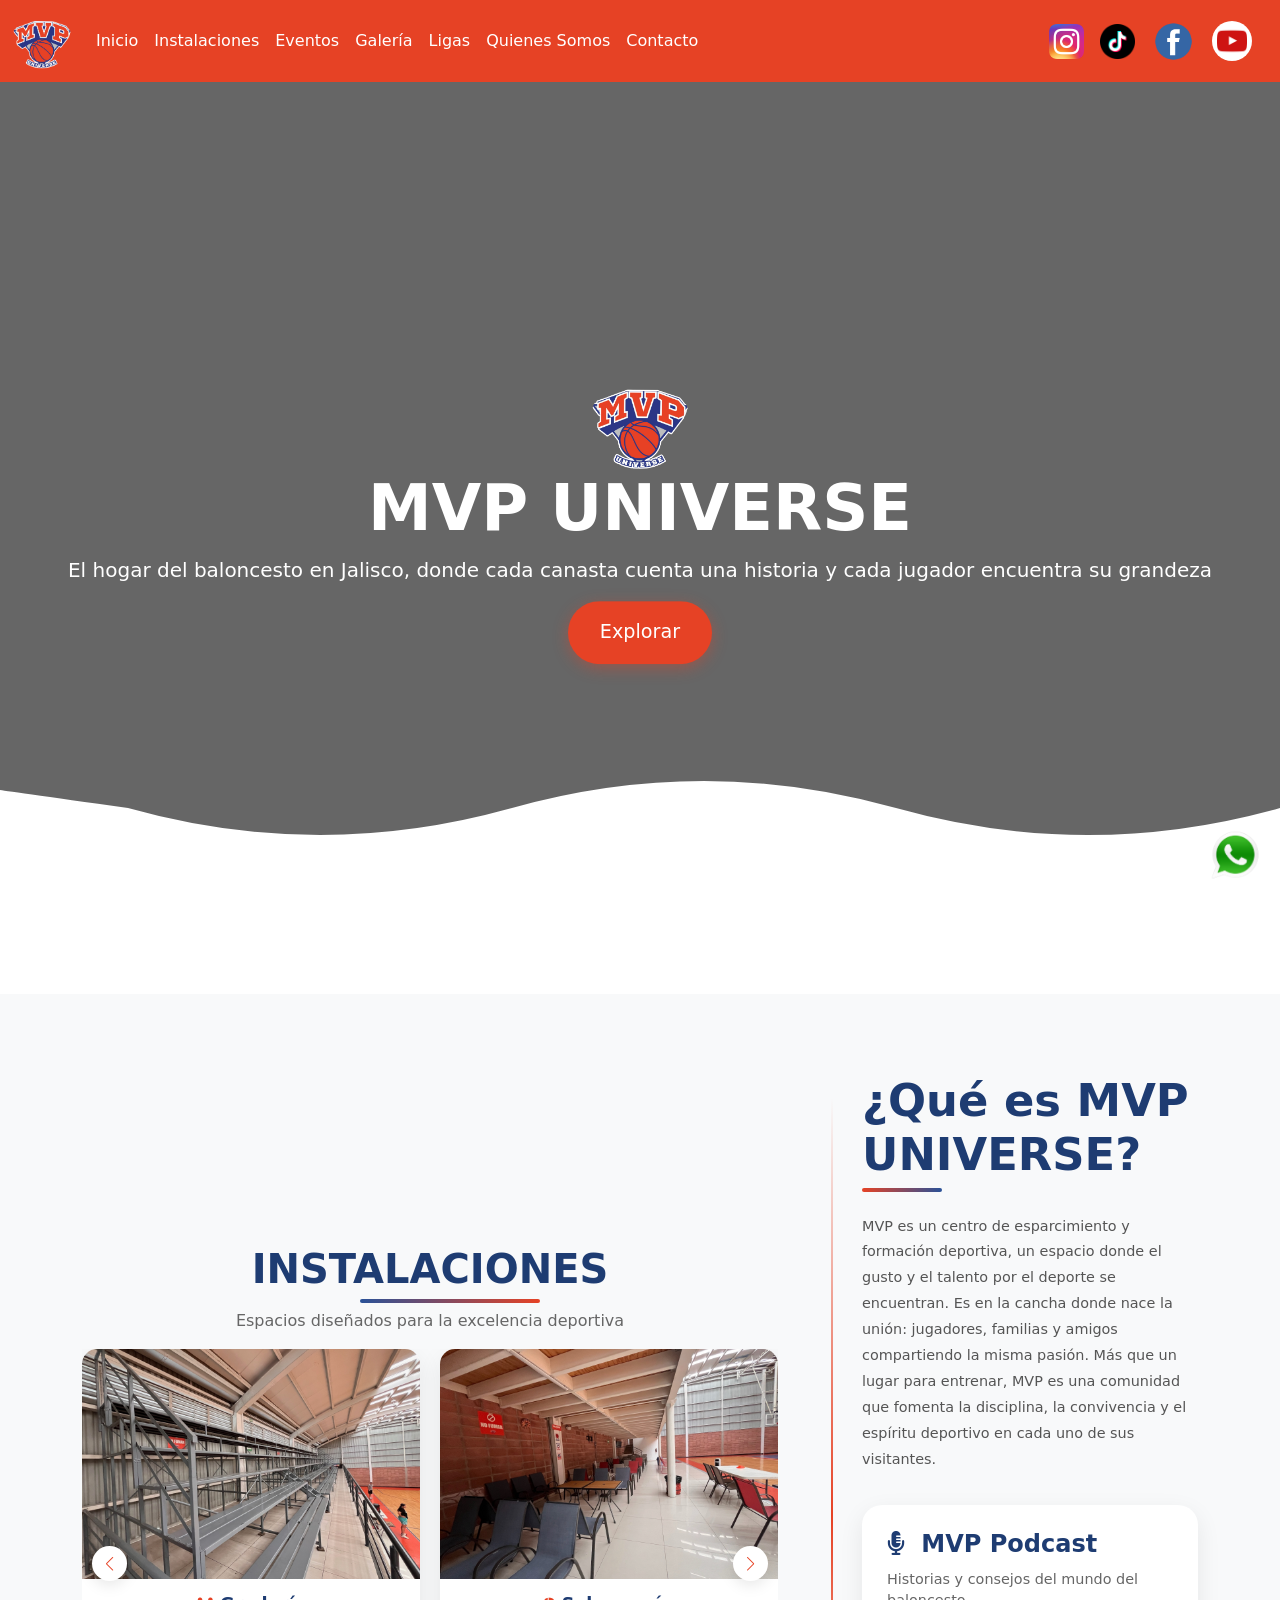
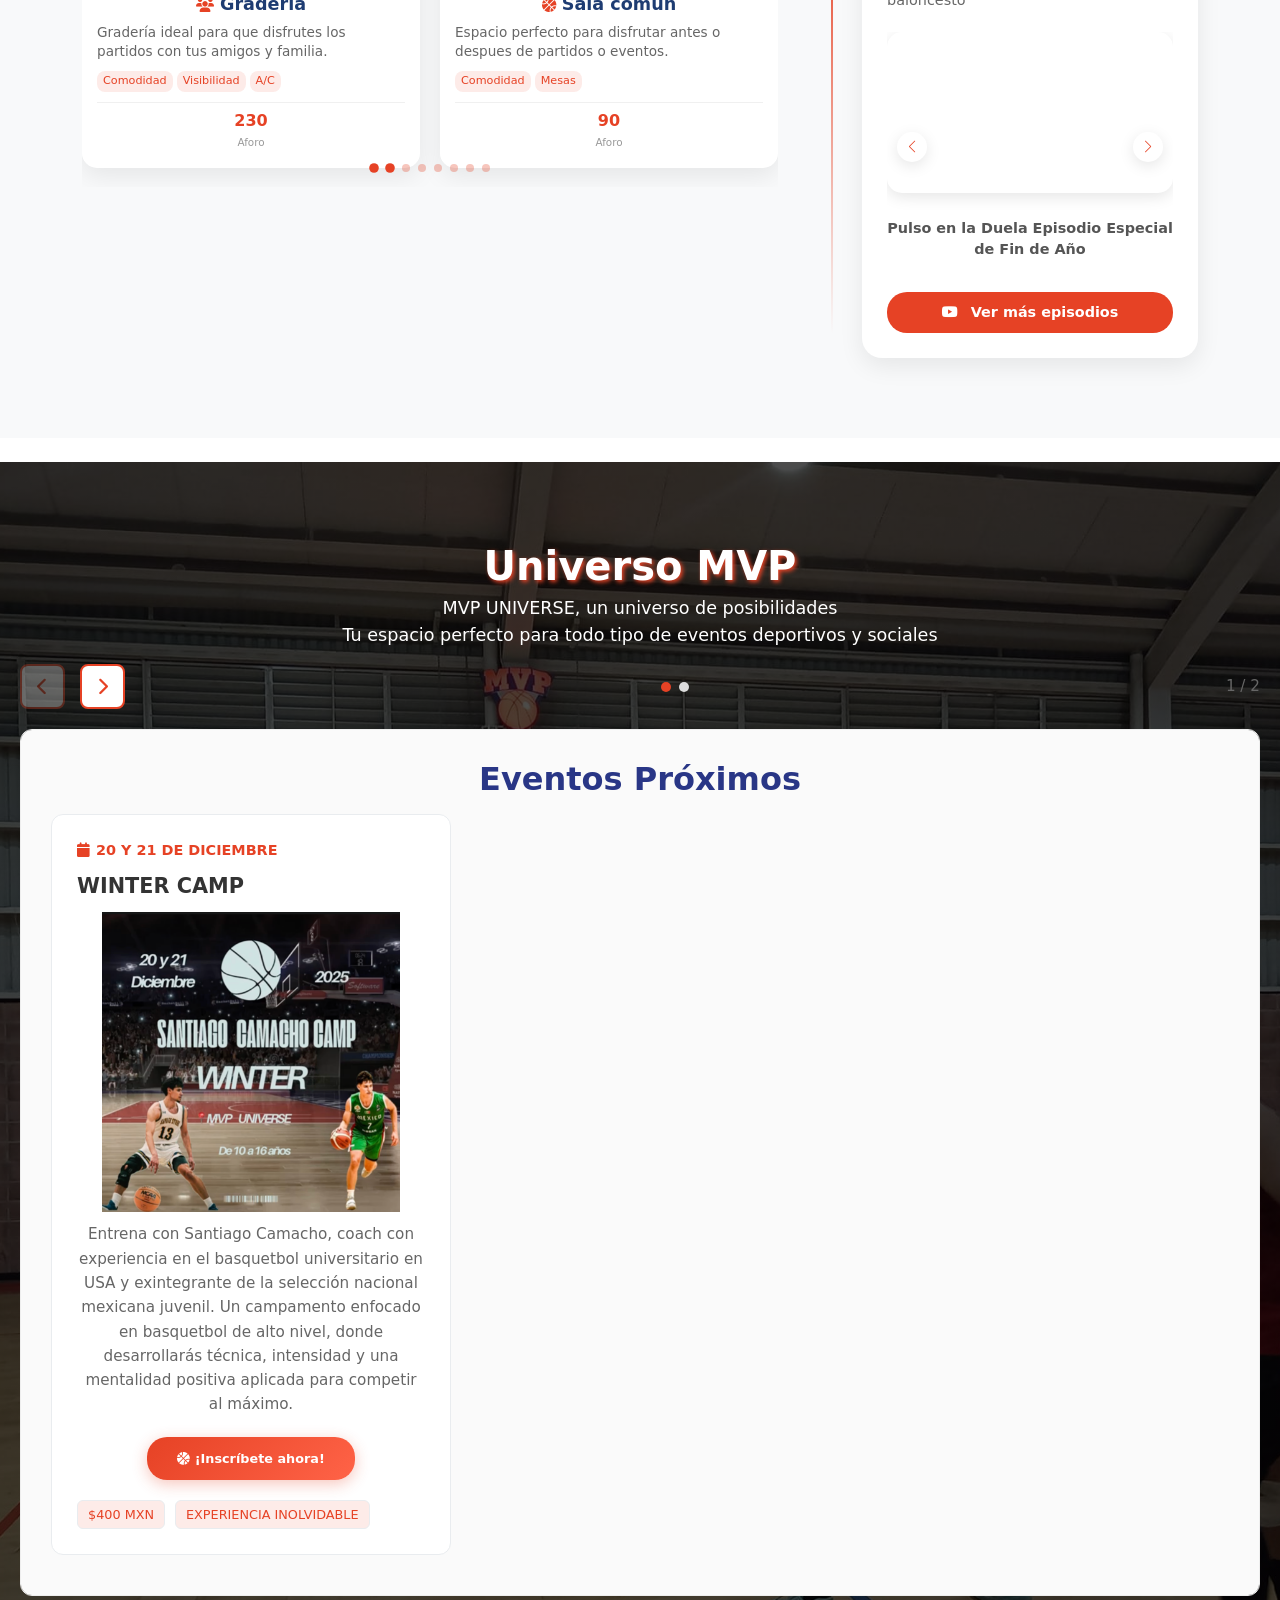
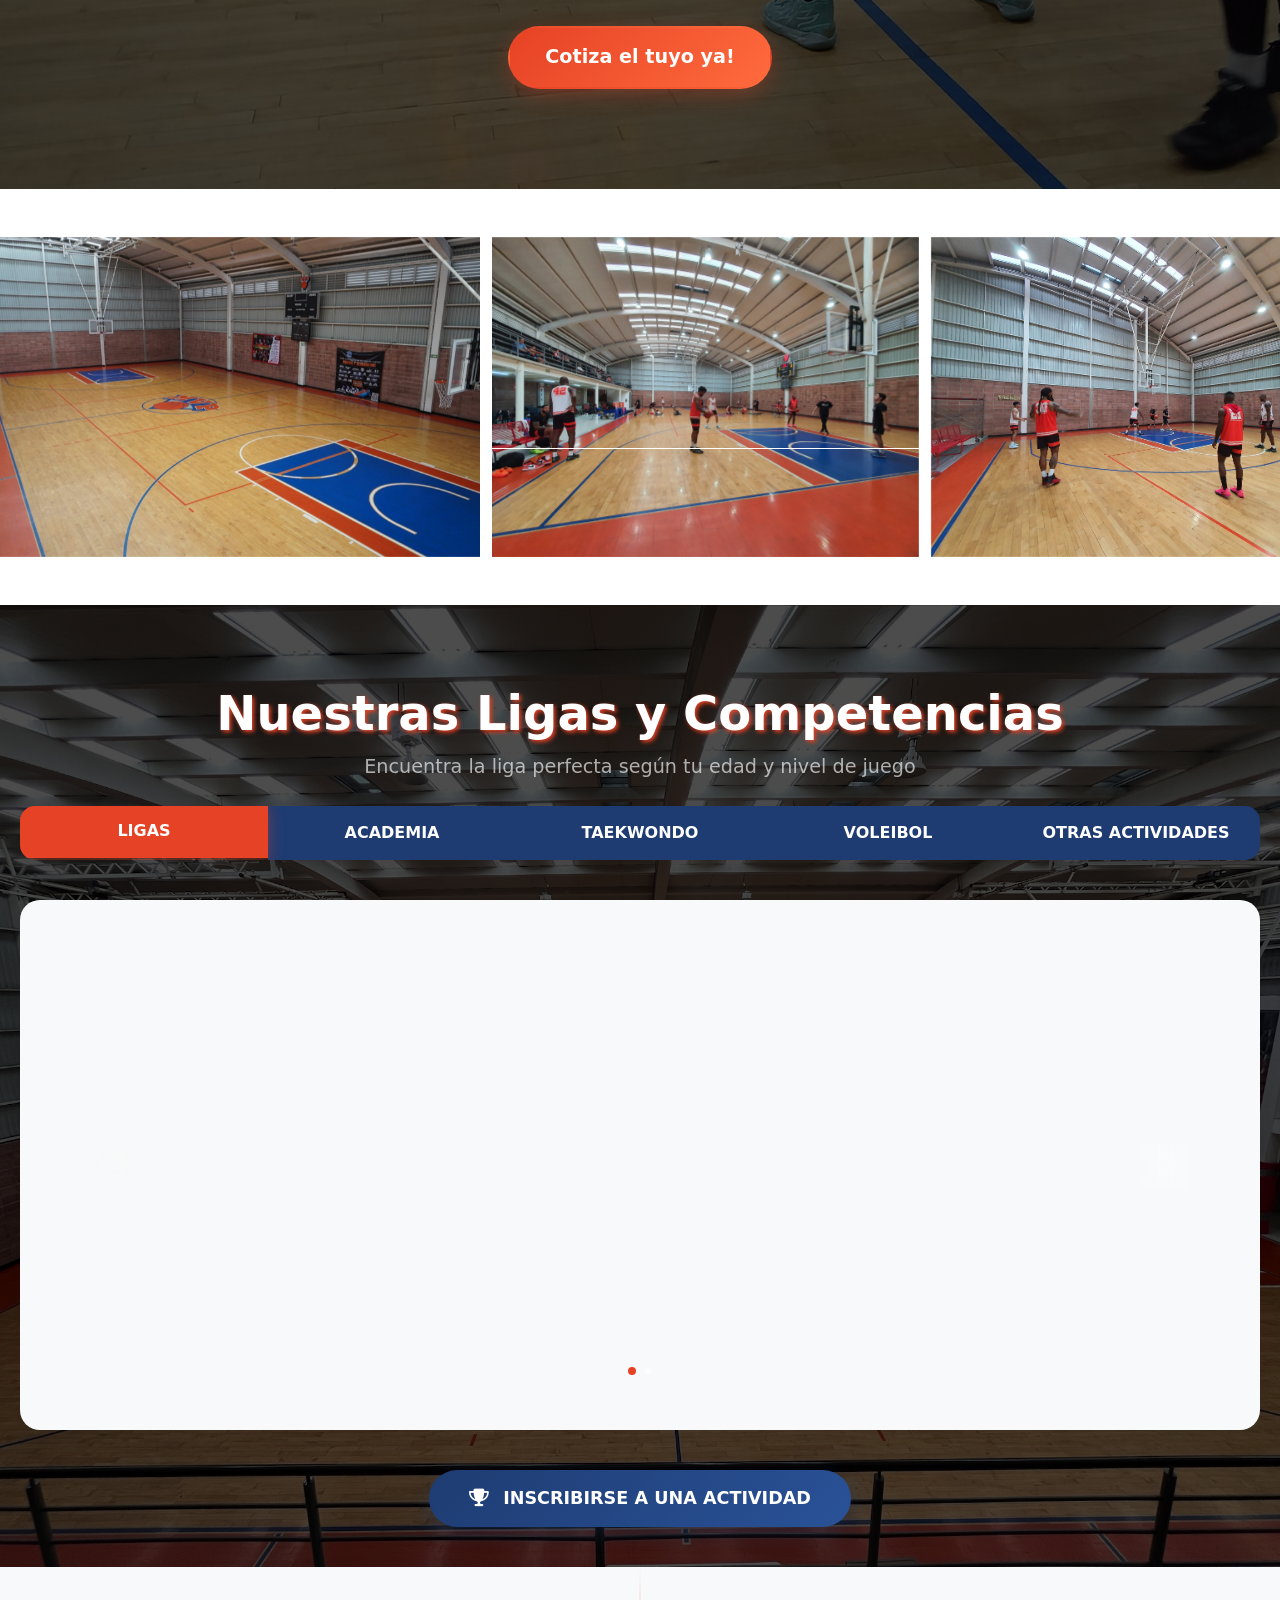
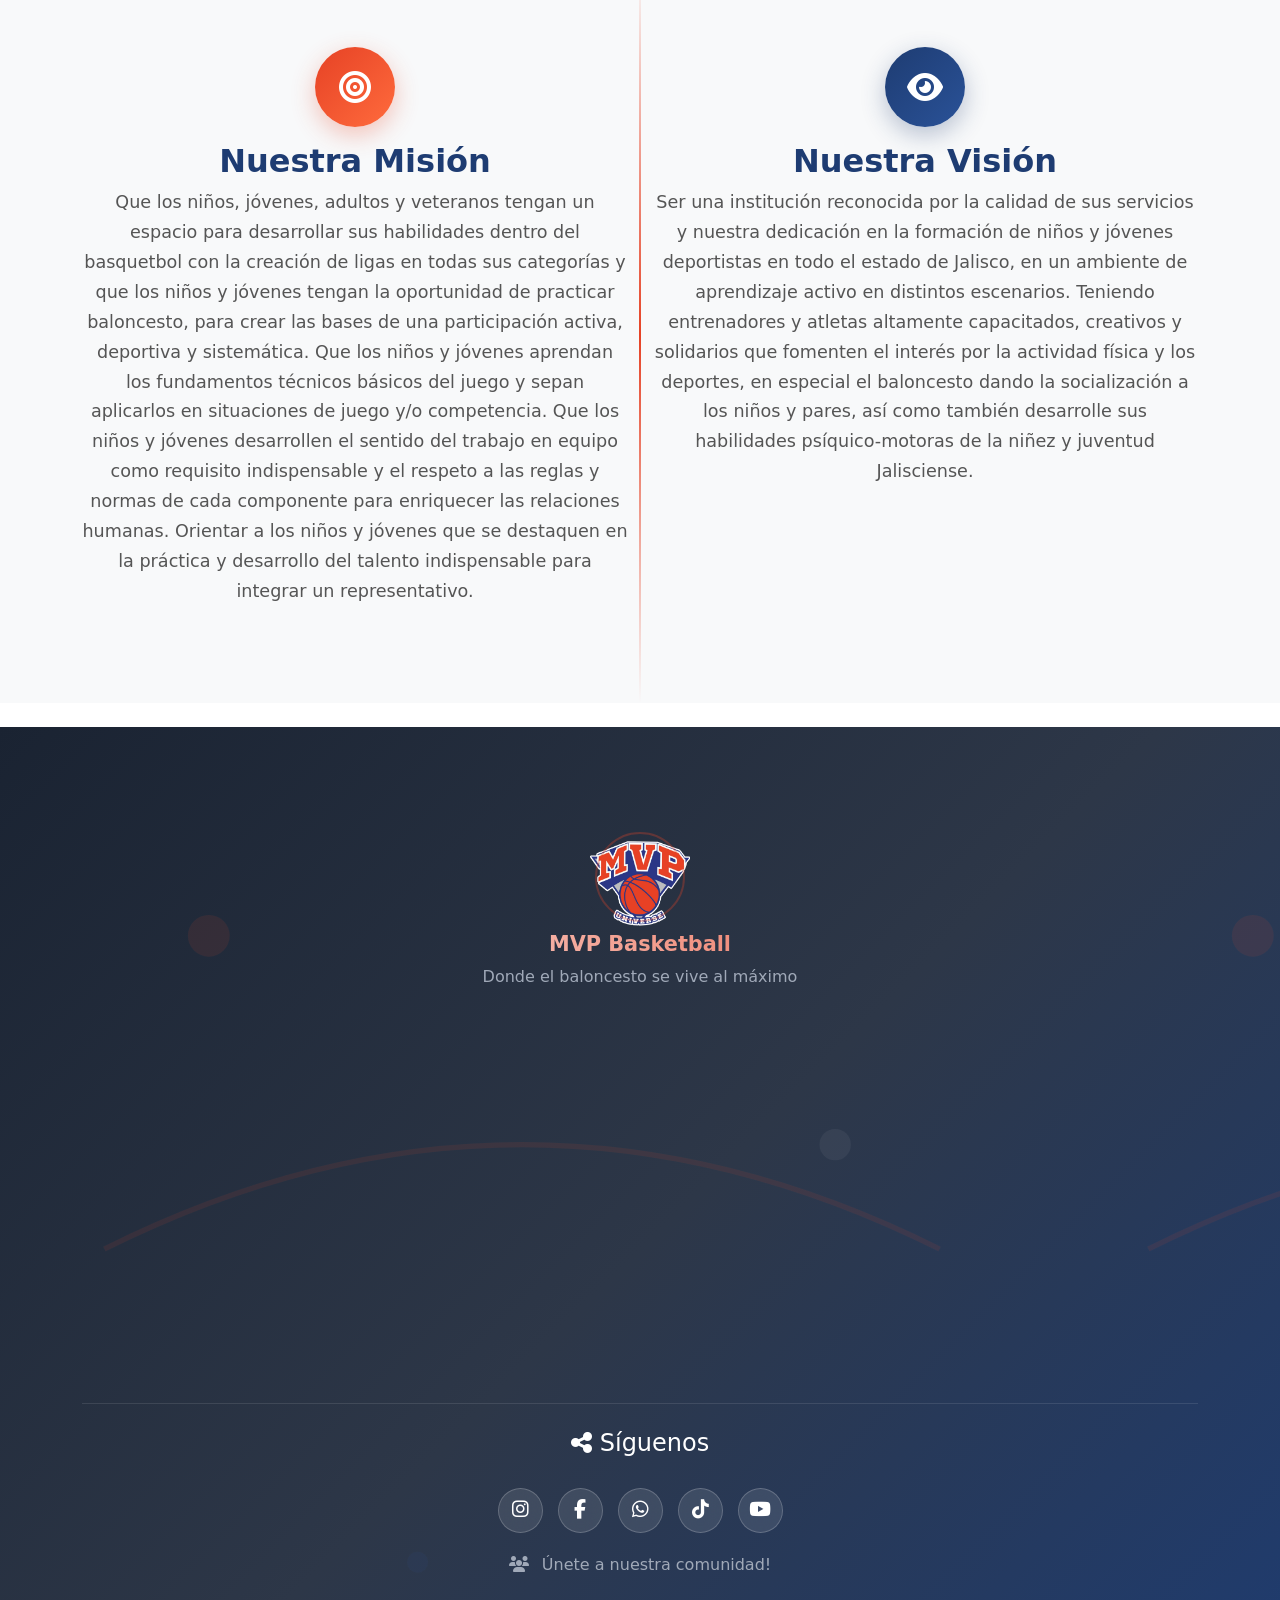
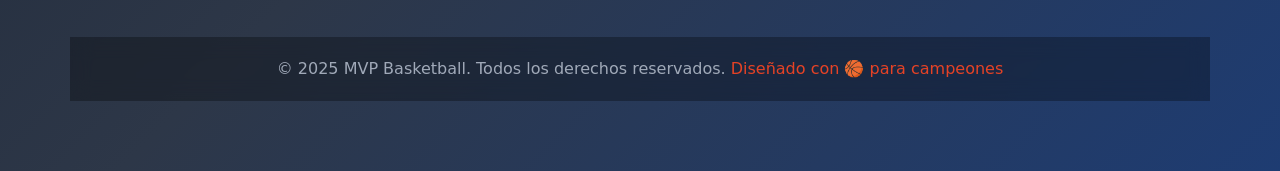
==== index.html @ 8de4174a "actualización de podcast desplegados" ====
<!doctype html>
<html lang="en">
    <head>
        <!-- Google tag (gtag.js) -->
        <script async src="https://www.googletagmanager.com/gtag/js?id=G-B9JCVZRQ2D"></script>
        <script>
          window.dataLayer = window.dataLayer || [];
          function gtag(){dataLayer.push(arguments);}
          gtag('js', new Date());
        
          gtag('config', 'G-B9JCVZRQ2D');
        </script>
        <title>MVP UNIVERSE</title>
        <!-- Required meta tags -->
        <meta name="description" content="MVP Universe es el mejor centro de baloncesto en Jalisco. Ligas, entrenamientos, instalaciones de primer nivel y más. ¡Únete a nuestra comunidad!">
        <meta name="keywords" content="baloncesto jalisco, canchas basketball, ligas deportivas, MVP Universe, entrenamiento basketball, baloncesto Guadalajara, eventos deportivos, instalaciones deportivas, comunidad basketball, torneos baloncesto, deportes jalisco, basketball mx, basketball, basquetbol, canchas de basquetbol, ligas de basquetbol, entrenamientos de basquetbol, eventos de basquetbol, instalaciones de basquetbol">
        <!-- Autor -->
        <meta name="author" content="Alejandro Veloquio">

        <link rel="stylesheet" href="styles.css">
        <meta charset="utf-8" />
        <meta
            name="viewport"
            content="width=device-width, initial-scale=1, shrink-to-fit=no"
        />
        <link rel="stylesheet" href="https://cdn.jsdelivr.net/npm/swiper@11/swiper-bundle.min.css" />

        <!-- Bootstrap CSS v5.2.1 -->
        <link
            href="https://cdn.jsdelivr.net/npm/bootstrap@5.3.2/dist/css/bootstrap.min.css"
            rel="stylesheet"
            integrity="sha384-T3c6CoIi6uLrA9TneNEoa7RxnatzjcDSCmG1MXxSR1GAsXEV/Dwwykc2MPK8M2HN"
            crossorigin="anonymous"
        />
        <link href="https://cdnjs.cloudflare.com/ajax/libs/font-awesome/6.4.0/css/all.min.css" rel="stylesheet">
        <link rel="icon" type="image/png" href="logos/MVP_LOGO.png">

    </head>
    <svg width="0" height="0" style="position: absolute;">
        <defs>
            <clipPath id="multipleOceanWaves" clipPathUnits="objectBoundingBox">
                <path d="M0,0 L1,0 L1,0.82 Q0.85,0.88 0.7,0.82 Q0.55,0.76 0.4,0.82 Q0.25,0.88 0.1,0.82 Q0,0.8 0,0.8 Z"/>
        </defs>
    </svg>
    <body>
        <header>
            <nav class="navbar navbar-expand-sm navbar-light custom-navbar fixed-top">
                <div class="container-fluid">
                    <a class="navbar-brand" href="index.html">
                        <img src="logos/MVP_LOGO.png" alt="Avatar Logo" style="width:60px;" class="rounded-pill"> 
                    </a>
                    <button class="navbar-toggler" type="button" data-bs-toggle="collapse" data-bs-target="#mynavbar">
                        <span class="navbar-toggler-icon"></span>
                    </button>
                    <div class="collapse navbar-collapse" id="mynavbar">
                        <ul class="navbar-nav me-auto">
                            <li class="nav-item">
                                <a class="nav-link text-secondary" href="index.html">Inicio</a>
                            </li>
                            <li class="nav-item">
                                <a class="nav-link text-secondary" href="#instalaciones">Instalaciones</a>
                            </li>
                            <li>
                                <a class="nav-link text-secondary" href="#events">Eventos</a>
                            </li>
                            <li class="nav-item">
                                <a class="nav-link text-secondary" href="#gallery">Galería</a>
                            </li>
                            <li class="nav-item">
                                <a class="nav-link text-secondary" href="#leagues">Ligas</a>
                            </li>
                            <li class="nav-item">
                                <a class="nav-link text-secondary" href="#mvp-mission-vision">Quienes Somos</a>
                            </li>
                            <li>
                                <a class="nav-link text-secondary" href="#contact">Contacto</a>
                            </li>
                        </ul>
                        <a class="navbar-brand text-secondary" href="https://www.instagram.com/mvpuniverse.oficial/" target="_blank">
                            <img src="logos/INSTA_LOGO.png" alt="Avatar Logo" style="width:35px;">
                        </a>
                        <a class="navbar-brand" href="https://www.tiktok.com/@mvp.universe?lang=es" target="_blank">
                            <img src="logos/TIKTOK_LOGO.png" alt="Avatar Logo" style="width:35px;"> 
                        </a>
                        <a class="navbar-brand" href="https://www.facebook.com/mvp.univ" target="_blank">
                            <img src="logos/FACEBOOK_LOGO.png" alt="Avatar Logo" style="width:45px;"> 
                        </a>
                        <a class="navbar-brand imagen-youtube" href="https://www.youtube.com/@MVPUniverseOfficial" target="_blank">
                            <img src="logos/YOUTUBE_LOGO.png" alt="Avatar Logo" style="width:30px;"> 
                        </a>
                    </div>
                </div>
            </nav>
            
        </header>
        <main></main>
        <!-- Bootstrap JavaScript Libraries -->
        <script
            src="https://cdn.jsdelivr.net/npm/@popperjs/core@2.11.8/dist/umd/popper.min.js"
            integrity="sha384-I7E8VVD/ismYTF4hNIPjVp/Zjvgyol6VFvRkX/vR+Vc4jQkC+hVqc2pM8ODewa9r"
            crossorigin="anonymous"
        ></script>

        <script
            src="https://cdn.jsdelivr.net/npm/bootstrap@5.3.2/dist/js/bootstrap.min.js"
            integrity="sha384-BBtl+eGJRgqQAUMxJ7pMwbEyER4l1g+O15P+16Ep7Q9Q+zqX6gSbd85u4mG4QzX+"
            crossorigin="anonymous"
        ></script>

        <!-- Botón WhatsApp -->
        <a href="https://wa.me/523313053577?text=Hola%20quiero%20información" target="_blank" class="whatsapp-float">
            <img src="logos/WHATSAPP_LOGO.png" alt="WhatsApp" style="width:50px; height:50px;">
        </a>

        <div class="video-background">
            <video autoplay muted loop>
            <source src="videos/VID_2.mov" type="video/mp4">
            Tu navegador no soporta videos.
            </video>
            <div class="video-overlay"></div>
            <div class="video-content">
                <img src="logos/MVP_LOGO.png" alt="Avatar Logo" style="width:100px;" class="rounded-pill"> 
                <h1 class="display-3 fw-bold">MVP UNIVERSE</h1>
                <p class="lead">El hogar del baloncesto en Jalisco, donde cada canasta cuenta una historia y cada jugador encuentra su grandeza</p>
                <a href="#instalaciones" class="btn-custom" style="display: inline-block;">Explorar</a>
            </div>
        </div>
        <br>
        
            <!-- Sección Combinada MVP + Instalaciones -->
        <section class="mvp-combined-section" id="instalaciones">
            <div class="container">
                <div class="mvp-combined-content">
                    <div class="row align-items-center">
                         <!-- LADO DERECHO: Instalaciones Swiper -->
                        <div class="col-lg-8">
                            <div class="installations-content">
                                <h2 class="installations-title">INSTALACIONES</h2>
                                <p class="installations-subtitle">
                                    Espacios diseñados para la excelencia deportiva
                                </p>

                                <!-- Swiper de Instalaciones -->
                                <div class="swiper installations-swiper">
                                    <div class="swiper-wrapper">
                                        
                                        <!-- Slide 1: Cancha Principal -->
                                        <div class="swiper-slide">
                                            <div class="installation-card">
                                                <div class="installation-image">
                                                    <img src="instalaciones/cancha.jpeg" alt="Cancha Principal">
                                                    <div class="installation-overlay">
                                                        <i class="fas fa-basketball-ball"></i>
                                                    </div>
                                                </div>
                                                <div class="installation-content">
                                                    <h3 class="installation-title-card">
                                                        <i class="fas fa-basketball-ball"></i>
                                                        Cancha Principal
                                                    </h3>
                                                    <p class="installation-description">
                                                        Cancha reglamentaria con piso profesional.
                                                    </p>
                                                    <div class="installation-features">
                                                        <span class="feature-tag">Oficial</span>
                                                        <span class="feature-tag">Duela</span>
                                                        <span class="feature-tag">A/C</span>
                                                    </div>
                                                    <div class="installation-stats">
                                                        <div class="stat-item">
                                                            <span class="stat-number">28m</span>
                                                            <span class="stat-label">Largo</span>
                                                        </div>
                                                        <div class="stat-item">
                                                            <span class="stat-number">15m</span>
                                                            <span class="stat-label">Ancho</span>
                                                        </div>
                                                    </div>
                                                </div>
                                            </div>
                                        </div>

                                        <div class="swiper-slide">
                                            <div class="installation-card">
                                                <div class="installation-image">
                                                    <img src="instalaciones/gradas.jpeg" alt="Cancha Principal">
                                                    <div class="installation-overlay">
                                                    </div>
                                                </div>
                                                <div class="installation-content">
                                                    <h3 class="installation-title-card">
                                                        <i class="fa fa-users"></i>
                                                        Gradería
                                                    </h3>
                                                    <p class="installation-description">
                                                       Gradería ideal para que disfrutes los partidos con tus amigos y familia.
                                                    </p>
                                                    <div class="installation-features">
                                                        <span class="feature-tag">Comodidad</span>
                                                        <span class="feature-tag">Visibilidad</span>
                                                        <span class="feature-tag">A/C</span>
                                                    </div>
                                                    <div class="installation-stats">
                                                        <div class="stat-item">
                                                            <span class="stat-number">230</span>
                                                            <span class="stat-label">Aforo</span>
                                                        </div>
                                                    </div>
                                                </div>
                                            </div>
                                        </div>

                                        <!-- Slide 2: Entrenamiento -->
                                        <div class="swiper-slide">
                                            <div class="installation-card">
                                                <div class="installation-image">
                                                    <img src="instalaciones/sala_comun.jpeg" alt="Entrenamiento">
                                                    <div class="installation-overlay">
                                                    </div>
                                                </div>
                                                <div class="installation-content">
                                                    <h3 class="installation-title-card">
                                                        <i class="fas fa-basketball-ball"></i>
                                                        Sala común
                                                    </h3>
                                                    <p class="installation-description">
                                                        Espacio perfecto para disfrutar antes o despues de partidos o eventos.
                                                    </p>
                                                    <div class="installation-features">
                                                        <span class="feature-tag">Comodidad</span>
                                                        <span class="feature-tag">Mesas</span>
                                                    </div>
                                                    <div class="installation-stats">
                                                        <div class="stat-item">
                                                            <span class="stat-number">90</span>
                                                            <span class="stat-label">Aforo</span>
                                                        </div>
                                                    </div>
                                                </div>
                                            </div>
                                        </div>

                                        <!-- Slide 3: Vestidores -->
                                        <div class="swiper-slide">
                                            <div class="installation-card">
                                                <div class="installation-image">
                                                    <img src="instalaciones/baños.jpg" alt="Vestidores">
                                                    <div class="installation-overlay">
                                                        <i class="fas fa-basketball-ball"></i>
                                                    </div>
                                                </div>
                                                <div class="installation-content">
                                                    <h3 class="installation-title-card">
                                                        <i class="fas fa-door-open"></i>
                                                        Baños y Vestidores
                                                    </h3>
                                                    <p class="installation-description">
                                                        Amplios vestidores con vestidores profesionales y regaderas.
                                                    </p>
                                                    <div class="installation-features">
                                                        <span class="feature-tag">Lockers</span>
                                                        <span class="feature-tag">Regaderas</span>
                                                        <span class="feature-tag">Vestidores Profesionales</span>
                                                    </div>
                                                    <div class="installation-stats">
                                                    </div>
                                                </div>
                                            </div>
                                        </div>

                                        <!-- Slide 4: Salón de usos multiples -->
                                        <div class="swiper-slide">
                                            <div class="installation-card">
                                                <div class="installation-image">
                                                    <img src="instalaciones/salon_usos_multiples.jpeg" alt="Gimnasio">
                                                    <div class="installation-overlay">
                                                    </div>
                                                </div>
                                                <div class="installation-content">
                                                    <h3 class="installation-title-card">
                                                        <i class="fas fa-dumbbell"></i>
                                                        Salón de usos múltiples
                                                    </h3>
                                                    <p class="installation-description">
                                                        Espacio perfecto para clases extracurriculares deportivas y de acondicionamiento.
                                                    </p>
                                                    <div class="installation-features">
                                                        <span class="feature-tag">Duela</span>
                                                        <span class="feature-tag">Espejo</span>
                                                    </div>
                                                    <div class="installation-stats">
                                                    </div>
                                                </div>
                                            </div>
                                        </div>

                                        <!-- Slide 5: Cafetería -->
                                        <div class="swiper-slide">
                                            <div class="installation-card">
                                                <div class="installation-image">
                                                    <img src="instalaciones/cafeteria.jpeg" alt="Cafetería">
                                                    <div class="installation-overlay">
                                                    </div>
                                                </div>
                                                <div class="installation-content">
                                                    <h3 class="installation-title-card">
                                                        <i class="fas fa-utensils"></i>
                                                        Tienda
                                                    </h3>
                                                    <p class="installation-description">
                                                        Tienda con todo tipo de alimentos preparados, comidas del día, snacks y bebidas para todas las edades.
                                                    </p>
                                                    <div class="installation-features">
                                                        <span class="feature-tag">Saludable</span>
                                                        <span class="feature-tag">Cerveza</span>
                                                        <span class="feature-tag">Comida del Día</span>
                                                        <span class="feature-tag">Snacks</span>
                                                    </div>
                                                    <div class="installation-stats">
                                                        <div class="stat-item">
                                                            <span class="stat-number">30</span>
                                                            <span class="stat-label">Asientos</span>
                                                        </div>
                                                        <div class="stat-item">
                                                            <span class="stat-number">9-23h</span>
                                                            <span class="stat-label">Horario</span>
                                                        </div>
                                                    </div>
                                                </div>
                                            </div>
                                        </div>
                                        <!-- Slide 6: Terraza -->
                                        <div class="swiper-slide">
                                            <div class="installation-card">
                                                <div class="installation-image">
                                                    <img src="instalaciones/terraza.jpeg" alt="Gimnasio">
                                                    <div class="installation-overlay">
                                                    </div>
                                                </div>
                                                <div class="installation-content">
                                                    <h3 class="installation-title-card">
                                                        <i class="fas fa-users"></i>
                                                        Terraza
                                                    </h3>
                                                    <p class="installation-description">
                                                        Lugar ideal para eventos sociales de cualquier estilo.
                                                    </p>
                                                    <div class="installation-features">
                                                        <span class="feature-tag">Baños</span>
                                                        <span class="feature-tag">Mesas</span>
                                                        <span class="feature-tag">Vista</span>
                                                    </div>
                                                    <div class="installation-stats">
                                                        <div class="stat-item">
                                                            <span class="stat-number">150</span>
                                                            <span class="stat-label">Aforo</span>
                                                        </div>
                                                        <div class="stat-item">
                                                            <span class="stat-number">Xm²</span>
                                                            <span class="stat-label">Área</span>
                                                        </div>
                                                    </div>
                                                </div>
                                            </div>
                                        </div>

                                        <!-- Slide 7: estacionamiento -->
                                        <div class="swiper-slide">
                                            <div class="installation-card">
                                                <div class="installation-image">
                                                    <img src="instalaciones/estacionamiento.jpeg" alt="Gimnasio">
                                                    <div class="installation-overlay">
                                                    </div>
                                                </div>
                                                <div class="installation-content">
                                                    <h3 class="installation-title-card">
                                                        <i class="fas fa-parking"></i>
                                                        Estacionamiento
                                                    </h3>
                                                    <p class="installation-description">
                                                        Estacionamiento privado y con acceso directo a las instalaciones.
                                                    </p>
                                                    <div class="installation-features">
                                                        <span class="feature-tag">Seguridad</span>
                                                        <span class="feature-tag">Amplio</span>
                                                    </div>
                                                    <div class="installation-stats">
                                                        <div class="stat-item">
                                                            <span class="stat-number">15</span>
                                                            <span class="stat-label">Máq.</span>
                                                        </div>
                                                        <div class="stat-item">
                                                            <span class="stat-number">25 autos</span>
                                                            <span class="stat-label">Espacio</span>
                                                        </div>
                                                    </div>
                                                </div>
                                            </div>
                                        </div>
                                    </div>
                                    
                                  <!-- Controles -->
                                    <div class="swiper-button-next"></div>
                                    <div class="swiper-button-prev"></div>
                                    <div class="swiper-pagination"></div>   
                                </div>
                                 
                            </div>
                        </div>
                        
                        <!-- LADO IZQUIERDO: ¿Qué es MVP? -->
                        <div class="col-lg-4">
                            <div class="mvp-content">
                                <h2 class="mvp-title">¿Qué es MVP UNIVERSE?</h2>
                                <p class="mvp-text">
                                    MVP es un centro de esparcimiento y formación deportiva, un
                                    espacio donde el gusto y el talento por el deporte se
                                    encuentran. Es en la cancha donde nace la unión: jugadores,
                                    familias y amigos compartiendo la misma pasión. Más que un
                                    lugar para entrenar, MVP es una comunidad que fomenta la
                                    disciplina, la convivencia y el espíritu deportivo en cada uno de
                                    sus visitantes.
                                </p>
                                <!-- Sección del Podcast -->
                                <div class="podcast-content">
                                    <h3 class="podcast-title">
                                        <i class="fas fa-microphone-alt me-2"></i>
                                        MVP Podcast
                                    </h3>
                                    <p class="podcast-subtitle">
                                        Historias y consejos del mundo del baloncesto
                                    </p>
                                    
                                    <!-- SWIPER DE VIDEOS -->
                                    <div class="swiper podcast-swiper">
                                        <div class="swiper-wrapper">
                                            
                                            <!-- Video 1 - MVP Total Podcast EP. 3 -->
                                            <div class="swiper-slide">
                                                <div class="podcast-video">
                                                    <iframe 
                                                        src="https://www.youtube.com/embed/2fPLW2Ps6uk" 
                                                        title="Pulso en la Duela Episodio Especial de Fin de Año" 
                                                        frameborder="0" 
                                                        allow="accelerometer; autoplay; clipboard-write; encrypted-media; gyroscope; picture-in-picture; web-share" 
                                                        referrerpolicy="strict-origin-when-cross-origin" 
                                                        allowfullscreen>
                                                    </iframe>
                                                </div>
                                                <p class="video-description">Pulso en la Duela Episodio Especial de Fin de Año</p>
                                            </div>

                                            <!-- Video 2 - Pulso en la Duela EP. 4 -->
                                            <div class="swiper-slide">
                                                <div class="podcast-video">
                                                    <iframe 
                                                        src="https://www.youtube.com/embed/hswZyWksXug" 
                                                        title="MVP Total podcast EP. 5. Resultados de las ligas" 
                                                        frameborder="0" 
                                                        allow="accelerometer; autoplay; clipboard-write; encrypted-media; gyroscope; picture-in-picture; web-share" 
                                                        referrerpolicy="strict-origin-when-cross-origin" 
                                                        allowfullscreen>
                                                    </iframe>
                                                </div>
                                                <p class="video-description">MVP Total podcast EP. 5. Resultados de las ligas</p>
                                            </div>

                                            <!-- Video 3 -->
                                        </div>
                                        
                                        <!-- Controles del Swiper -->
                                        <div class="swiper-button-next"></div>
                                        <div class="swiper-button-prev"></div>
                                    </div>

                                    <a href="https://www.youtube.com/@MVPUniverseOfficial" class="podcast-btn" target="_blank">
                                        <i class="fab fa-youtube me-2"></i>
                                        Ver más episodios
                                    </a>
                                </div>
                            </div>
                        </div>
                    </div>
                </div>
            </div>
        </section>

        <br>

                <!-- SECCIÓN DE EVENTOS MVP -->
        <section class="mvp-events-section" id="events">
            <div class="mvp-events-container">
                <h2 class="mvp-events-title">Universo MVP</h2>
                <p class="mvp-events-subtitle">
                    MVP UNIVERSE, un universo de posibilidades<br>
                    Tu espacio perfecto para todo tipo de eventos deportivos y sociales
                </p>

                <!-- Controles -->
                <div class="mvp-carousel-controls">
                    <div class="mvp-carousel-nav">
                        <button class="mvp-nav-btn" id="prevBtn" onclick="prevSlide()">
                            <i class="fas fa-chevron-left"></i>
                        </button>
                        <button class="mvp-nav-btn" id="nextBtn" onclick="nextSlide()">
                            <i class="fas fa-chevron-right"></i>
                        </button>
                    </div>

                    <div class="mvp-carousel-indicators">
                        <span class="mvp-indicator active" onclick="goToSlide(0)"></span>
                        <span class="mvp-indicator" onclick="goToSlide(1)"></span>
                    </div>

                    <div class="mvp-slide-counter">
                        <span id="currentSlide">1</span> / <span id="totalSlides">2</span>
                    </div>
                </div>

                <!-- Carrusel -->
                <div class="mvp-carousel-container">
                    <div class="mvp-carousel-wrapper" id="carouselWrapper">
                        
                        <!-- SLIDE 1: EVENTOS RECIENTES -->
                        <div class="mvp-carousel-slide">
                            <h3 class="mvp-events-title-prox">Eventos Próximos</h3>
                            <div class="mvp-masonry-grid">
                                <div class="mvp-event-card wide">
                                    <div class="mvp-event-date">
                                        <i class="fas fa-calendar"></i>
                                        20 Y 21 DE DICIEMBRE
                                    </div>
                                    <div class="mvp-event-title">WINTER CAMP</div>
                                    <div class="mvp-event-description">
                                        <img src="noticias/winter_camp.png" alt="Flow Game Campus">
                                        Entrena con Santiago Camacho, coach con experiencia en el basquetbol universitario en USA y exintegrante de la selección nacional mexicana juvenil.
                                        Un campamento enfocado en basquetbol de alto nivel, donde desarrollarás técnica, intensidad y una mentalidad positiva aplicada para competir al máximo.
                                    </div>
                                    <a href="https://wa.me/523313053577?text=Hola%20quiero%20info%20de%20winter%20camp" target="_blank" class="mvp-event-cta">
                                        <i class="fas fa-basketball-ball"></i> ¡Inscríbete ahora!
                                    </a>
                                    <div class="mvp-event-stats">
                                        <span class="mvp-event-stat">$400 MXN</span>
                                        <span class="mvp-event-stat">EXPERIENCIA INOLVIDABLE</span>
                                    </div>
                                </div>
                            </div>
                        </div>

                        <!-- SLIDE 2 -->
                        <div class="mvp-carousel-slide">
                            <h3 class="mvp-events-title-prox">Eventos Pasados</h3>
                            <div class="mvp-masonry-grid">
                                <div class="mvp-event-card wide">
                                    <div class="mvp-event-date">
                                        <i class="fas fa-calendar"></i>
                                        SÁBADO 18 DE OCTUBRE 20:00 HRS
                                    </div>
                                    <div class="mvp-event-title">Evento de Lucha Libre profesional</div>
                                    <div class="mvp-event-description">
                                        <img src="noticias/lucha libre.jpg" alt="Avatar Logo">
                                        Una noche llena de acción y emoción en MVP Universe, con casa llena y para todas las edades.
                                    </div>
                                    <div class="mvp-event-stats">
                                        <span class="mvp-event-stat">SOLD OUT</span>
                                        <span class="mvp-event-stat">5 PELEAS</span>
                                        <span class="mvp-event-stat">FAMILIAR</span>
                                    </div>
                                </div>
                               <div class="mvp-event-card wide">
                                    <div class="mvp-event-date">
                                        <i class="fas fa-calendar"></i>
                                        SÁBADO 30 DE AGOSTO 16:00 HRS
                                    </div>
                                    <div class="mvp-event-title">Evento de Lucha Libre profesional</div>
                                    <div class="mvp-event-description">
                                        <img src="noticias/mma.jpeg" alt="Avatar Logo">
                                        Una noche llena de acción y emoción en MVP Universe, con casa llena y para todas las edades.
                                    </div>
                                    <div class="mvp-event-stats">
                                        <span class="mvp-event-stat">PELEA PROFESIONAL</span>
                                        <span class="mvp-event-stat">SOLD OUT</span>
                                    </div>
                                </div>
                                <div class="mvp-event-card wide">
                                    <div class="mvp-event-date">
                                        <i class="fas fa-calendar"></i>
                                        2025
                                    </div>
                                    <div class="mvp-event-title">Musas Jalisco</div>
                                    <div class="mvp-event-description">
                                        <img src="noticias/musas.jpg" alt="Avatar Logo">
                                        MVP Universe se enorgullese de haber sido la sede del equipo profesional Musas Jalisco para su última temporada.
                                    </div>
                                    <div class="mvp-event-stats">
                                        <span class="mvp-event-stat">EQUIPO PROFESIONAL</span>
                                        <span class="mvp-event-stat">SEDE MVP</span>
                                    </div>
                                </div>
                                <div class="mvp-event-card wide">
                                    <div class="mvp-event-date">
                                        <i class="fas fa-calendar"></i>
                                        28 Y 29 DE OCTUBRE 20:00 HRS
                                    </div>
                                    <div class="mvp-event-title">Partido Escuderos Jalisco</div>
                                    <div class="mvp-event-description">
                                        <img src="noticias/escuderos.jpeg" alt="Avatar Logo">
                                        Acompañanos a apoyar a los Escuderos en su partido de play-off contra Guaycuras de La Paz.
                                    </div>
                                    <div class="mvp-event-stats">
                                        <span class="mvp-event-stat">NIÑOS ENTRAN GRATIS</span>
                                        <span class="mvp-event-stat">BOLETOS EN CAJA</span>
                                        <span class="mvp-event-stat">FAMILIAR</span>
                                    </div>
                                </div>
                                <div class="mvp-event-card wide">
                                    <div class="mvp-event-date">
                                        <i class="fas fa-calendar"></i>
                                        5, 6 y 7 DE DICIEMBRE
                                    </div>
                                    <div class="mvp-event-title">FLOW GAME CAMPUS GUADALAJARA</div>
                                    <div class="mvp-event-description">
                                        <img src="noticias/FLOWGAME.jpg" alt="Avatar Logo">
                                        3 días de entrenamiento puro! básquet, confianza y trabajo mental y emocional  Con Matías Gallo y todo el equipo de Flowgame.
                                    </div>
        
                                    <div class="mvp-event-stats">
                                        <span class="mvp-event-stat">$250 USD</span>
                                        <span class="mvp-event-stat">MERCH OFICIAL</span>
                                        <span class="mvp-event-stat">9 A 22 AÑOS</span>
                                    </div>
                                </div>
                            </div>
                        </div>
                    </div>
                </div>
            </div>
            <div class="mvp-quote-section">
                <div class="mvp-quote-content">
                    <a href="https://wa.me/523313053577?text=Hola%20quiero%20cotizar%20un%20evento" 
                    target="_blank" 
                    class="mvp-quote-btn">
                        Cotiza el tuyo ya!
                    </a>
                </div>
            </div>
        </section>



         <!-- SECCIÓN DE GALERÍA -->

        <br><br>
        <div class="swiper swiper-gallery" id="gallery">
        <div class="swiper-wrapper">
            <div class="swiper-slide"><img src="carrusel/CARRUSEL_1.jpg" alt=""></div>
            <div class="swiper-slide"><img src="carrusel/CARRUSEL_2.jpg" alt=""></div>
            <div class="swiper-slide"><img src="carrusel/CARRUSEL_3.jpg" alt=""></div>
            <div class="swiper-slide"><img src="carrusel/CARRUSEL_4.jpg" alt=""></div>
            <div class="swiper-slide"><img src="carrusel/CARRUSEL_5.jpg" alt=""></div>
            <div class="swiper-slide"><img src="carrusel/CARRUSEL_6.jpg" alt=""></div>
            <div class="swiper-slide"><img src="carrusel/CARRUSEL_7.jpg" alt=""></div>
            <div class="swiper-slide"><img src="carrusel/CARRUSEL_8.jpg" alt=""></div>
            <div class="swiper-slide"><img src="carrusel/CARRUSEL_9.jpg" alt=""></div>
            <div class="swiper-slide"><img src="carrusel/CARRUSEL_10.jpg" alt=""></div>
            <!-- agrega todas las que quieras -->
        </div>
        </div>   
        <br><br>

        <!-- Sección de Ligas MVP -->
        <section class="mvp-leagues-section" id="leagues">
            <div class="mvp-leagues-container">
                <!-- Título Principal -->
                <h2 class="mvp-leagues-title">Nuestras Ligas y Competencias</h2>
                <p class="mvp-leagues-subtitle">
                    Encuentra la liga perfecta según tu edad y nivel de juego
                </p>

                <!-- Tabs de Categorías -->
                <div class="leagues-tabs">
                    <button class="league-tab active" onclick="showLeague('ligas',this)">LIGAS</button>
                    <button class="league-tab" onclick="showLeague('academia',this)">ACADEMIA</button>
                    <!-- <button class="league-tab" onclick="showLeague('gimnasia',this)">GIMNASIA</button> -->
                    <button class="league-tab" onclick="showLeague('taekwondo',this)">TAEKWONDO</button>
                    <button class="league-tab" onclick="showLeague('volleyball',this)">VOLEIBOL</button>
                    <button class="league-tab" onclick="showLeague('otras-actividades',this)">OTRAS ACTIVIDADES</button>
                </div>

                <!-- Contenido de las Ligas -->
                <div class="leagues-content">
                    <div class="league-content active" id="ligas">
                        <div class="leagues-grid">
                            <div class="leagues-swiper-section">
                                <div class="container">
                                    <!-- Swiper -->
                                    <div class="swiper leagues-swiper">
                                        <div class="swiper-wrapper">
                                            <!-- Liga Juvenil -->
                                            <div class="swiper-slide">
                                                <div class="flip-card" onclick="flipCard(this)">
                                                    <div class="flip-card-inner">
                                                        <div class="flip-card-front" style="background-image: url('carrusel/CARRUSEL_5.jpg');">
                                                            <h3 class="league-name">Liga Juvenil</h3>
                                                            <div class="click-hint">
                                                                <i class="fas fa-mouse-pointer me-1"></i>
                                                                Click para más info
                                                            </div>
                                                        </div>
                                                        <div class="flip-card-back">
                                                            <div class="back-header">
                                                                <h4 class="back-title">Liga Juvenil</h4>
                                                                <p class="back-subtitle">Liga para jovenes con proyección amantes del baloncesto</p>
                                                            </div>
                                                            <div class="info-grid">
                                                                <div class="info-item">
                                                                    <div class="info-label">Categorías</div>
                                                                    <div class="info-value">2008-2009</div>
                                                                </div>
                                                                <div class="info-item">
                                                                    <div class="info-label">Horario</div>
                                                                    <div class="info-value">Sábados de 8:00-13:00 hrs</div>
                                                                </div>
                                                                <div class="info-item">
                                                                    <div class="info-label">Costo</div>
                                                                    <div class="info-value">$2500 inscripción <br>$500 arbitraje</div>
                                                                </div>
                                                                <div class="info-item">
                                                                    <div class="info-label">Duración</div>
                                                                    <div class="info-value">6 meses</div>
                                                                </div>
                                                            </div>
                                                            <div class="back-actions">
                                                                <a href="https://wa.me/523338302580?text=Info Liga Juvenil" target="_blank" class="btn-info">
                                                                    <i class="fab fa-whatsapp me-1"></i>Más Info
                                                                </a>
                                                            </div>
                                                        </div>
                                                    </div>
                                                </div>
                                            </div>
                                            
                                            <!-- Liga Empresarial -->
                                            <div class="swiper-slide">
                                                <div class="flip-card" onclick="flipCard(this)">
                                                    <div class="flip-card-inner">
                                                        <div class="flip-card-front" style="background-image: url('carrusel/CARRUSEL_4.jpg');">
                                                            <h3 class="league-name">Liga Empresarial</h3>
                                                            <div class="click-hint">
                                                                <i class="fas fa-mouse-pointer me-1"></i>
                                                                Click para más info
                                                            </div>
                                                        </div>
                                                        <div class="flip-card-back">
                                                            <div class="back-header">
                                                                <h4 class="back-title">Liga Empresarial</h4>
                                                                <p class="back-subtitle">Liga para trabajadores que comparten la pasión por el basquetbol.</p>
                                                            </div>
                                                            <div class="info-grid">
                                                                <div class="info-item">
                                                                    <div class="info-label">Edades</div>
                                                                    <div class="info-value">Todas</div>
                                                                </div>
                                                                <div class="info-item">
                                                                    <div class="info-label">Horario</div>
                                                                    <div class="info-value">Sábados de 16:00-22:00 hrs</div>
                                                                </div>
                                                                <div class="info-item">
                                                                    <div class="info-label">Costo</div>
                                                                    <div class="info-value">$3800 inscripción<br>$750 arbitraje</div>
                                                                </div>
                                                                <div class="info-item">
                                                                    <div class="info-label">Duración</div>
                                                                    <div class="info-value">6 meses</div>
                                                                </div>
                                                            </div>
                                                            <div class="back-actions">
                                                                <a href="https://wa.me/523338302580?text=Info Liga Adultos" target="_blank" class="btn-info">
                                                                    <i class="fab fa-whatsapp me-1"></i>Más Info
                                                                </a>
                                                            </div>
                                                        </div>
                                                    </div>
                                                </div>
                                            </div>
                                            
                                            <!-- Liga Veteranos -->
                                            <div class="swiper-slide">
                                                <div class="flip-card" onclick="flipCard(this)">
                                                    <div class="flip-card-inner">
                                                        <div class="flip-card-front " style="background-image: url('carrusel/CARRUSEL_2.jpg');">
                                                            <h3 class="league-name">Liga Veteranos</h3>
                                                            <div class="click-hint">
                                                                <i class="fas fa-mouse-pointer me-1"></i>
                                                                Click para más info
                                                            </div>
                                                        </div>
                                                        <div class="flip-card-back">
                                                            <div class="back-header">
                                                                <h4 class="back-title">Liga Veteranos</h4>
                                                                <p class="back-subtitle">Liga para jugadores experimentados</p>
                                                            </div>
                                                            <div class="info-grid">
                                                                <div class="info-item">
                                                                    <div class="info-label">Edades</div>
                                                                    <div class="info-value">39+ años</div>
                                                                </div>
                                                                <div class="info-item">
                                                                    <div class="info-label">Horario</div>
                                                                    <div class="info-value">Domingos 8:00-14:00 hrs</div>
                                                                </div>
                                                                <div class="info-item">
                                                                    <div class="info-label">Costo</div>
                                                                    <div class="info-value">$4200 inscripción <br>$780 arbitraje</div>
                                                                </div>
                                                                <div class="info-item">
                                                                    <div class="info-label">Duración</div>
                                                                    <div class="info-value">6 meses</div>
                                                                </div>
                                                                
                                                            </div>
                                                            <div class="back-actions">
                                                                <a href="https://wa.me/523338302580?text=Info Liga Veteranos" target="_blank" class="btn-info">
                                                                    <i class="fab fa-whatsapp me-1"></i>Más Info
                                                                </a>
                                                                <a href="https://basket.controldeporte.com/torneo/statistics/2" target="_blank" class="btn-stats">
                                                                    <i class="fas fa-chart-bar me-1"></i>Estadísticas
                                                                </a>
                                                            </div>
                                                        </div>
                                                    </div>
                                                </div>
                                            </div>
                                            
                                            <!-- Liga Libre -->
                                            <div class="swiper-slide">
                                                <div class="flip-card" onclick="flipCard(this)">
                                                    <div class="flip-card-inner">
                                                        <div class="flip-card-front " style="background-image: url('carrusel/CARRUSEL_3.jpg');">
                                                            <h3 class="league-name">Liga Libre</h3>
                                                            <div class="click-hint">
                                                                <i class="fas fa-mouse-pointer me-1"></i>
                                                                Click para más info
                                                            </div>
                                                        </div>
                                                        <div class="flip-card-back">
                                                            <div class="back-header">
                                                                <h4 class="back-title">Liga Libre</h4>
                                                                <p class="back-subtitle">Liga dedicada los mejores de Jalisco para demostrar su nivel en la más alta competencia.</p>
                                                            </div>
                                                            <div class="info-grid">
                                                                <div class="info-item">
                                                                    <div class="info-label">Edades</div>
                                                                    <div class="info-value">Todas</div>
                                                                </div>
                                                                <div class="info-item">
                                                                    <div class="info-label">Horario</div>
                                                                    <div class="info-value">Jueves y Viernes</div>
                                                                </div>
                                                                <div class="info-item">
                                                                    <div class="info-label">Costo</div>
                                                                    <div class="info-value">$3800 inscripción <br>$750 arbitraje</div>
                                                                </div>
                                                                <div class="info-item">
                                                                    <div class="info-label">Duración</div>
                                                                    <div class="info-value">6 meses</div>
                                                                </div>
                                                            </div>
                                                            <div class="back-actions">
                                                                <a href="https://wa.me/523338302580?text=Info Liga Femenil" target="_blank" class="btn-info">
                                                                    <i class="fab fa-whatsapp me-1"></i>Más Info
                                                                </a>
                                                            </div>
                                                        </div>
                                                    </div>
                                                </div>
                                            </div>
                                        </div>
                                        <!-- Controles -->
                                        <div class="swiper-button-next"></div>
                                        <div class="swiper-button-prev"></div>
                                        <div class="swiper-pagination"></div>
                                    </div>
                                </div>
                            </div>
                        </div>
                    </div>

                    <!-- ACADEMIA -->
                    <div class="league-content" id="academia">
                        <div class="leagues-grid-static">
                            
                            <!-- Academia 1 -->
                            <div class="flip-card" onclick="flipCard(this)">
                                <div class="flip-card-inner">
                                    <div class="flip-card-front" style="background-image: url('carrusel/CARRUSEL_1.jpg');">
                                        <h3 class="league-name">Academia Sub-15</h3>
                                        <div class="click-hint">
                                            <i class="fas fa-mouse-pointer me-1"></i>
                                            Click para más info
                                        </div>
                                    </div>
                                    <div class="flip-card-back">
                                        <div class="back-header">
                                            <h4 class="back-title">Academia Sub-15</h4>
                                            <p class="back-subtitle">Programa formativo para jóvenes atletas con entrenamientos especializados.</p>
                                        </div>
                                        <div class="info-grid">
                                            <div class="info-item">
                                                <div class="info-label">Edades</div>
                                                <div class="info-value">14-15 años</div>
                                            </div>
                                            <div class="info-item">
                                                <div class="info-label">Horario</div>
                                                <div class="info-value">L-V 5pm</div>
                                            </div>
                                            <div class="info-item">
                                                <div class="info-label">Costo</div>
                                                <div class="info-value">$1,200/mes</div>
                                            </div>
                                            <div class="info-item">
                                                <div class="info-label">Duración</div>
                                                <div class="info-value">Anual</div>
                                            </div>
                                        </div>
                                        <div class="back-actions">
                                            <a href="https://wa.me/523338302580?text=Info Academia Sub-15" target="_blank" class="btn-info">
                                                <i class="fab fa-whatsapp me-1"></i>Más Info
                                            </a>
                                        </div>
                                    </div>
                                </div>
                            </div>

                            <!-- Academia 2 -->
                            <div class="flip-card" onclick="flipCard(this)">
                                <div class="flip-card-inner">
                                    <div class="flip-card-front" style="background-image: url('carrusel/CARRUSEL_1.jpg');">
                                        <h3 class="league-name">Academia Sub-17</h3>
                                        <div class="click-hint">
                                            <i class="fas fa-mouse-pointer me-1"></i>
                                            Click para más info
                                        </div>
                                    </div>
                                    <div class="flip-card-back">
                                        <div class="back-header">
                                            <h4 class="back-title">Academia Sub-17</h4>
                                            <p class="back-subtitle">Desarrollo de alto rendimiento para atletas competitivos.</p>
                                        </div>
                                        <div class="info-grid">
                                            <div class="info-item">
                                                <div class="info-label">Edades</div>
                                                <div class="info-value">16-17 años</div>
                                            </div>
                                            <div class="info-item">
                                                <div class="info-label">Horario</div>
                                                <div class="info-value">L-V 6pm</div>
                                            </div>
                                            <div class="info-item">
                                                <div class="info-label">Costo</div>
                                                <div class="info-value">$1,400/mes</div>
                                            </div>
                                            <div class="info-item">
                                                <div class="info-label">Duración</div>
                                                <div class="info-value">Anual</div>
                                            </div>
                                        </div>
                                        <div class="back-actions">
                                            <a href="https://wa.me/523338302580?text=Info Academia Sub-17" target="_blank" class="btn-info">
                                                <i class="fab fa-whatsapp me-1"></i>Más Info
                                            </a>
                                        </div>
                                    </div>
                                </div>
                            </div>

                            <!-- Agregar más flip cards aquí según necesito -->

                        </div>
                    </div>

                    <!-- GIMNASIA -->
                    <div class="league-content" id="gimnasia">
                        <div class="leagues-grid-static">
                            
                            <div class="flip-card" onclick="flipCard(this)">
                                <div class="flip-card-inner">
                                    <div class="flip-card-front" style="background-image: url('carrusel/CARRUSEL_2.jpg');">
                                        <h3 class="league-name">Gimnasia Rítmica</h3>
                                        <div class="click-hint">
                                            <i class="fas fa-mouse-pointer me-1"></i>
                                            Click para más info
                                        </div>
                                    </div>
                                    <div class="flip-card-back">
                                        <div class="back-header">
                                            <h4 class="back-title">Gimnasia Rítmica</h4>
                                            <p class="back-subtitle">Flexibilidad y coordinación</p>
                                        </div>
                                        <div class="info-grid">
                                            <div class="info-item">
                                                <div class="info-label">Edades</div>
                                                <div class="info-value">6-14 años</div>
                                            </div>
                                            <div class="info-item">
                                                <div class="info-label">Horario</div>
                                                <div class="info-value">Ma-Ju 4pm</div>
                                            </div>
                                            <div class="info-item">
                                                <div class="info-label">Costo</div>
                                                <div class="info-value">$900/mes</div>
                                            </div>
                                            <div class="info-item">
                                                <div class="info-label">Duración</div>
                                                <div class="info-value">Semestral</div>
                                            </div>
                                        </div>
                                        <p class="description">
                                            Clases de gimnasia rítmica con énfasis en técnica y presentaciones.
                                        </p>
                                        <div class="back-actions">
                                            <a href="https://wa.me/523338302580?text=Info Gimnasia Rítmica" target="_blank" class="btn-info">
                                                <i class="fab fa-whatsapp me-1"></i>Más Info
                                            </a>
                                            <a href="#" class="btn-stats">
                                                <i class="fas fa-chart-bar me-1"></i>Estadísticas
                                            </a>
                                        </div>
                                    </div>
                                </div>
                            </div>

                            <!-- Tarjeta 2 y 3 siguiendo el mismo formato -->

                        </div>
                    </div>
                   

                    <!-- TAEKWANDO -->
                    <div class="league-content" id="taekwondo">
                        <div class="leagues-grid-static">
                            
                            <div class="flip-card" onclick="flipCard(this)">
                                <div class="flip-card-inner">
                                    <div class="flip-card-front" style="background-image: url('carrusel/CARRUSEL_7.jpg');">
                                        <h3 class="league-name">TAEKWONDO</h3>
                                        <div class="click-hint">
                                            <i class="fas fa-mouse-pointer me-1"></i>
                                            Click para más info
                                        </div>
                                    </div>
                                    <div class="flip-card-back">
                                        <div class="back-header">
                                            <h4 class="back-title">TAEKWONDO</h4>
                                            <p class="back-subtitle">Formamos niños y adultos con valores</p>
                                        </div>
                                        <div class="info-grid">
                                            <div class="info-item">
                                                <div class="info-label">Edades</div>
                                                <div class="info-value">6-12 años y <br>13 años en adelante</div>
                                            </div>
                                            <div class="info-item">
                                                <div class="info-label">Horario</div>
                                                <div class="info-value">Lunes y Miercoles 6:30pm y 7:30pm</div>
                                            </div>
                                            <div class="info-item">
                                                <div class="info-label">Costo</div>
                                                <div class="info-value">Inscripción gratis!</div>
                                            </div>
                                        </div>
                                        <p class="description">
                                            Clases de taekwondo con énfasis en técnica y presentaciones.
                                        </p>
                                        <div class="back-actions">
                                            <a href="https://wa.me/523334621588?text=Info taekwondo" target="_blank" class="btn-info">
                                                <i class="fab fa-whatsapp me-1"></i>Más Info
                                            </a>
            
                                        </div>
                                    </div>
                                </div>
                            </div>

                            <!-- Tarjeta 2 y 3 siguiendo el mismo formato -->

                        </div>
                    </div>

                    <!-- VOLLEYBALL -->
                    <div class="league-content" id="volleyball">
                        <div class="leagues-grid-static">
                            <div class="flip-card" onclick="flipCard(this)">
                                <div class="flip-card-inner">
                                    <div class="flip-card-front" style="background-image: url('carrusel/CARRUSEL_10.jpg');">
                                        <h3 class="league-name">Voleibol Varonil</h3>
                                        <div class="click-hint">
                                            <i class="fas fa-mouse-pointer me-1"></i>
                                            Click para más info
                                        </div>
                                    </div>
                                    <div class="flip-card-back">
                                        <div class="back-header">
                                            <h4 class="back-title">Voleibol 3ra fuerza</h4>
                                            <p class="back-subtitle">Voleibol de la más alta categoría y competencia</p>
                                        </div>
                                        <div class="info-grid">
                                            <div class="info-item">
                                                <div class="info-label">Edades</div>
                                                <div class="info-value">Libre</div>
                                            </div>
                                            <div class="info-item">
                                                <div class="info-label">Horario</div>
                                                <div class="info-value">Domingos 16:00-22:00 hrs</div>
                                            </div>
                                            <div class="info-item">
                                                <div class="info-label">Costo</div>
                                                <div class="info-value">$1500 inscripción<br>$400 arbitraje</div>
                                            </div>
                                            <div class="info-item">
                                                <div class="info-label">Duración</div>
                                                <div class="info-value">6 meses</div>
                                            </div>
                                        </div>
                                        <div class="back-actions">
                                            <a href="https://wa.me/523338302580?text=Info Gimnasia Rítmica" target="_blank" class="btn-info">
                                                <i class="fab fa-whatsapp me-1"></i>Más Info
                                            </a>
                                        </div>
                                    </div>
                                </div>
                            </div>
                            <div class="flip-card" onclick="flipCard(this)">
                                <div class="flip-card-inner">
                                    <div class="flip-card-front" style="background-image: url('carrusel/CARRUSEL_11.jpg');">
                                        <h3 class="league-name">Voleibol Femenil</h3>
                                        <div class="click-hint">
                                            <i class="fas fa-mouse-pointer me-1"></i>
                                            Click para más info
                                        </div>
                                    </div>
                                    <div class="flip-card-back">
                                        <div class="back-header">
                                            <h4 class="back-title">Voleibol 3ra Fuerza</h4>
                                            <p class="back-subtitle">Voleibol de la más alta categoría y competencia</p>
                                        </div>
                                        <div class="info-grid">
                                            <div class="info-item">
                                                <div class="info-label">Edades</div>
                                                <div class="info-value">Libre</div>
                                            </div>
                                            <div class="info-item">
                                                <div class="info-label">Horario</div>
                                                <div class="info-value">Domingos 16:00-22:00 hrs</div>
                                            </div>
                                            <div class="info-item">
                                                <div class="info-label">Costo</div>
                                                <div class="info-value">$1500 inscripción<br>$400 arbitraje</div>
                                            </div>
                                            <div class="info-item">
                                                <div class="info-label">Duración</div>
                                                <div class="info-value">6 meses</div>
                                            </div>
                                        </div>
                                        <div class="back-actions">
                                            <a href="https://wa.me/523338302580?text=Info Gimnasia Rítmica" target="_blank" class="btn-info">
                                                <i class="fab fa-whatsapp me-1"></i>Más Info
                                            </a>
                                        </div>
                                    </div>
                                </div>
                            </div>
                            <!-- Tarjeta 2 y 3 siguiendo el mismo formato -->

                        </div>
                    </div>

                    <!-- OTRAS ACTIVIDADES -->
                    <div class="league-content" id="otras-actividades">
                        <div class="leagues-grid-static">
                            
                            <div class="flip-card" onclick="flipCard(this)">
                                <div class="flip-card-inner">
                                    <div class="flip-card-front" style="background-image: url('carrusel/CARRUSEL_5.jpg');">
                                        <h3 class="league-name">Basquetbol Para Todos</h3>
                                        <div class="click-hint">
                                            <i class="fas fa-mouse-pointer me-1"></i>
                                            Click para más info
                                        </div>
                                    </div>
                                    <div class="flip-card-back">
                                        <div class="back-header">
                                            <h4 class="back-title">Basquetbol Para Todos</h4>
                                            <p class="back-subtitle">Aprende de la pasión por el basquetbol desde 0</p>
                                        </div>
                                        <div class="info-grid">
                                            <div class="info-item">
                                                <div class="info-label">Edades</div>
                                                <div class="info-value">Todas</div>
                                            </div>
                                            <div class="info-item">
                                                <div class="info-label">Horario</div>
                                                <div class="info-value">Lun-Mier-Vier de 7-9 a.m.</div>
                                            </div>
                                            <div class="info-item">
                                                <div class="info-label">Costo</div>
                                                <div class="info-value">$950/mes general<br>$650/mes Activos MVP
                                                </div>
                                            </div>
                                            <div class="info-item">
                                                <div class="info-label">Duración</div>
                                                <div class="info-value">Semestral</div>
                                            </div>
                                        </div>
                                        <p class="description">
                                            Clases de basquetbol para principiantes y aquellos que quieren continuar practicando este fantástico deporte.
                                        </p>
                                        <div class="back-actions">
                                            <a href="https://wa.me/523313053577?text=Info Gimnasia Rítmica" target="_blank" class="btn-info">
                                                <i class="fab fa-whatsapp me-1"></i>Más Info
                                            </a>
                                        </div>
                                    </div>
                                </div>
                            </div>

                            <!-- Tarjeta 2 y 3 siguiendo el mismo formato -->

                        </div>
                    </div>

                   

                </div>

                <!-- Botón Ver Todas -->
                <div class="view-all-container">
                    <a href="https://wa.me/523313053577?text=Hola%20quiero%20información%20sobre%20las%20ligas" 
                    target="_blank" 
                    class="view-all-btn">
                        <i class="fas fa-trophy me-2"></i>
                        INSCRIBIRSE A UNA ACTIVIDAD
                    </a>
                </div>
            </div>
        </section>
        <!-- Sección Misión y Visión -->
        <section class="mvp-mission-vision" id="mvp-mission-vision">
            <div class="container">
                <div class="row">
                    <!-- Misión -->
                    <div class="col-lg-6">
                        <div class="mission-content">
                            <div class="mission-icon">
                                <i class="fas fa-bullseye"></i>
                            </div>
                            <h3 class="mission-title">Nuestra Misión</h3>
                            <p class="mission-text">
                                Que los niños, jóvenes, adultos y veteranos tengan un espacio para desarrollar sus habilidades dentro del basquetbol con la creación de ligas en todas sus categorías y que los niños y jóvenes tengan la oportunidad de practicar baloncesto, para crear las bases de una participación activa, deportiva y sistemática.
Que los niños y jóvenes aprendan los fundamentos técnicos básicos del juego y sepan aplicarlos en situaciones de juego y/o competencia.
Que los niños y jóvenes desarrollen el sentido del trabajo en equipo como requisito indispensable y el respeto a las reglas y normas de cada componente para enriquecer las relaciones humanas.
Orientar a los niños y jóvenes que se destaquen en la práctica y desarrollo del talento indispensable para integrar un representativo.
                            </p>
                        </div>
                    </div>

                    <!-- Visión -->
                    <div class="col-lg-6">
                        <div class="vision-content">
                            <div class="vision-icon">
                                <i class="fas fa-eye"></i>
                            </div>
                            <h3 class="vision-title">Nuestra Visión</h3>
                            <p class="vision-text">
                                    Ser una institución reconocida por la calidad de sus servicios y nuestra dedicación en la formación de niños y jóvenes deportistas en todo el estado de Jalisco, en un ambiente de aprendizaje activo en distintos escenarios.
                                    Teniendo entrenadores y atletas altamente capacitados, creativos y solidarios que fomenten el interés por la actividad física y los deportes, en especial el baloncesto dando la socialización a los niños y pares, así como también desarrolle sus habilidades psíquico-motoras de la niñez y juventud Jalisciense.                            </p>
                        </div>
                    </div>
                </div>
            </div>
        </section>     
<br>
             <!-- FOOTER DE CONTACTO -->
        <footer class="contact-footer" id="contact">
            <div class="footer-content">
                <div class="container">
                    <!-- Brand Section -->
                    <div class="footer-brand">
                        <div class="footer-logo">
                            <img src="logos/MVP_LOGO.png" alt="WhatsApp" style="width:100px; height:100px;">
                        </div>
                        <h2 class="footer-tagline">MVP Basketball</h2>
                        <p class="footer-subtitle">Donde el baloncesto se vive al máximo</p>
                    </div>

                    <div class="row">
                        <!-- Navegación -->
                        <div class="col-lg-3 col-md-6">
                            <div class="footer-section">
                                <h4><i class="fas fa-basketball-ball me-2"></i>Navegación</h4>
                                <ul class="footer-nav">
                                    <li><a href="index.html">Inicio</a></li>
                                    <li><a href="#mvp-mission-vision">Nosotros</a></li>
                                    <li><a href="#events">Eventos</a></li>
                                    <li><a href="#gallery">Galería</a></li>
                                    <li><a href="#contact">Contacto</a></li>
                                    <li><a href="#leagues">Ligas</a></li>
                                    <li><a href="#instalaciones">Instalaciones</a></li>
                                </ul>
                            </div>
                        </div>

                        <!-- Información de Contacto -->
                        <div class="col-lg-4 col-md-6">
                            <div class="footer-section">
                                <h4><i class="fas fa-phone me-2"></i>Contacto</h4>
                                <ul class="contact-info">
                                    <li class="contact-item">
                                        <div class="contact-icon">
                                            <i class="fas fa-phone"></i>
                                        </div>
                                        <div class="contact-text">
                                            <div class="contact-label">Teléfono</div>
                                            <div class="contact-value">
                                                <a href="https://wa.me/523313053577?text=Hola%20quiero%20información" target="_blank" class="whatsapp-float">
                                                +52 33 1305 3577
                                                </a>
                                            </div>
                                        </div>
                                    <!-- </li>
                                    <li class="contact-item">
                                        <div class="contact-icon">
                                            <i class="fas fa-envelope"></i>
                                        </div>
                                        <div class="contact-text">
                                            <div class="contact-label">Email</div>
                                            <div class="contact-value">contacto@mvpbasketball.com</div>
                                        </div>
                                    </li>-->
                                    
                                </ul>
                            </div>
                        </div>

                        <!-- Mapa -->
                        <div class="col-lg-5 col-md-12">
                            <div class="footer-section">
                                <div class="map-container">
                                    <h4><i class="fas fa-map-marked-alt me-2"></i>Nuestra Ubicación</h4>
                                    <div class="map-wrapper">
                                        <!-- CAMBIA ESTA URL POR TU UBICACIÓN REAL -->
                                        <iframe src="https://www.google.com/maps/embed?pb=!1m18!1m12!1m3!1d3733.9561135690733!2d-103.29912492459194!3d20.6306455809209!2m3!1f0!2f0!3f0!3m2!1i1024!2i768!4f13.1!3m3!1m2!1s0x8428b3a46a17eb73%3A0x9c19fa5d4d2796d4!2sMvp!5e0!3m2!1ses!2smx!4v1758374697326!5m2!1ses!2smx" width="400" height="300" style="border:0;" allowfullscreen="" loading="lazy" referrerpolicy="no-referrer-when-downgrade"></iframe>
                                    </div>
                                    <div class="text-center mt-3">
                                        <a href="https://www.google.com.mx/maps/place/Mvp/@20.6306456,-103.2991249,17z/data=!3m1!4b1!4m6!3m5!1s0x8428b3a46a17eb73:0x9c19fa5d4d2796d4!8m2!3d20.6306456!4d-103.29655!16s%2Fg%2F11c1tmfxb3?entry=ttu&g_ep=EgoyMDI1MDkxNy4wIKXMDSoASAFQAw%3D%3D" 
                                        target="_blank" 
                                        class="btn btn-outline-light btn-sm">
                                            <i class="fas fa-external-link-alt me-1"></i>
                                            Ver en Google Maps
                                        </a>
                                    </div>
                                </div>
                            </div>
                        </div>
                    </div>

                    <!-- Redes Sociales -->
                    <div class="social-section">
                        <h4 style="margin-bottom: 30px; color: white;"><i class="fas fa-share-alt me-2"></i>Síguenos</h4>
                        <div class="social-links">
                            <a href="https://www.instagram.com/mvpuniverse.oficial/" target="_blank" class="social-link instagram" title="Instagram">
                                <i class="fab fa-instagram"></i>
                            </a>
                            <a href="https://www.facebook.com/mvp.univ" target="_blank" class="social-link facebook" title="Facebook">
                                <i class="fab fa-facebook-f"></i>
                            </a>
                            <a href="https://wa.me/523313053577?text=Hola%20quiero%20información" target="_blank"  class="social-link whatsapp" title="WhatsApp">
                                <i class="fab fa-whatsapp"></i>
                            </a>
                            <a href="https://www.tiktok.com/@mvp.universe?lang=es" class="social-link tiktok" title="TikTok" target="_blank">
                                <i class="fab fa-tiktok"></i>
                            </a>
                            <a href="https://www.youtube.com/@MVPUniverseOfficial" class="social-link youtube" title="Youtube" target="_blank">
                                <i class="fab fa-youtube"></i>
                            </a>
                        </div>
                        <p style="color: #a0a9b8; margin: 0;">
                            <i class="fas fa-users me-2"></i>
                            Únete a nuestra comunidad!
                        </p>
                    </div>
                </div>
            </div>

            <!-- Copyright -->
            <div class="copyright">
                <div class="container">
                    <p class="copyright-text">
                        © 2025 MVP Basketball. Todos los derechos reservados. 
                        <span style="color: #e64225;">Diseñado con 🏀 para campeones</span>
                    </p>
                </div>
            </div>
        </footer>
        <script src="https://cdn.jsdelivr.net/npm/swiper@11/swiper-bundle.min.js"></script>
        <!-- Tu script -->
        <script src="script.js"></script>
    </body>
</html>
---- styles.css ----
.custom-navbar {
    background-color: #e64225 !important; /* Color naranja */
}

.navbar .nav-link {
    color: #ffffff !important; /* Texto blanco */
}


.navbar .nav-link:hover {
    color: #293686 !important; /* Texto azul al pasar el mouse */
}

.dropdown-menu{
    background-color: #293686 !important; /* Color naranja */
}

.dropdown-item{
    color: #ffffff !important;
}

.dropdown-item:hover {
    color: #e64225 !important; /* Texto azul al pasar el mouse */
}

.seccion-principal {
    background-color: #293686;
    padding: 20px;
}


body {
    padding-top: 70px;
}

.whatsapp-float {
    position: fixed;
    bottom: 20px;   /* Separación desde abajo */
    right: 20px;    /* Separación desde la derecha */
    z-index: 1000;  /* Para que esté por encima de todo */
    cursor: pointer;
    transition: transform 0.2s;
}

.whatsapp-float:hover {
    transform: scale(1.1); /* Efecto hover */
}
/* Contenedor del video */
.video-background {
    position: relative;
    height: 100vh; /* Ocupa toda la pantalla */
    overflow: hidden;
    clip-path: url(#multipleOceanWaves); /* Aplica el clip-path */
}

.video-background video {
    position: absolute;
    top: 50%;
    left: 50%;
    min-width: 100%;
    min-height: 100%;
    width: auto;
    height: auto;
    z-index: -1;
    transform: translate(-50%, -50%);
    object-fit: cover;
    pointer-events: none; /* Desactiva interacción */
}

/* Ocultar video en móviles */
@media (max-width: 768px) {
    .video-background video {
        display: none !important;
    }
    
    .video-background {
        background-image: url('instalaciones/cancha.jpeg');
        background-size: cover;
        background-position: center;
        background-attachment: scroll;
    }
}
/* Capa oscura encima del video */
.video-overlay {
    position: absolute;
    top: 0;
    left: 0;
    width: 100%;
    height: 100%;
    background-color: rgba(0,0,0,0.6); /* Oscurece el video */
    z-index: 1;
}

/* Texto centrado encima */
.video-content {
    position: relative;
    z-index: 2;
    color: white;
    text-align: center;
    top: 50%;
    transform: translateY(-50%);
}

 .swiper-gallery{
      width: 100%;
      height: 320px;        /* 👈 cambia la altura según necesites */
      overflow: hidden;
}

.swiper-gallery .swiper-wrapper {
    transition-timing-function: linear !important;
}

.swiper-gallery .swiper-slide{
      width: auto !important;
      display: flex;
      align-items: center;
}

.swiper-gallery .swiper-slide img{
      height: 100%;
      width: auto;
      max-width: none;
      display: block;
}

.btn-custom {
    background-color: #e64225;
    color: white;
    padding: 15px 30px;
    font-size: 1.2rem;
    text-decoration: none;
    border-radius: 50px;
    transition: all 0.3s ease;
    box-shadow: 0 4px 15px rgba(230, 66, 37, 0.4);
    display: inline-block;
    border: 2px solid transparent;
}

.btn-custom:hover {
    background-color: transparent;
    color: white;
    border-color: white;
    transform: translateY(-2px);
}

.mvp-section {
position: relative;
overflow: hidden;
}

.mvp-section::before {
content: '';
position: absolute;
top: 0;
left: 0;
width: 100%;
height: 100%;
z-index: 0;
}

.mvp-content {
position: relative;
z-index: 1;
}

.mvp-title {
    font-size: 3rem;
    font-weight: 800;
    color: #1e3c72;
    margin-bottom: 2rem;
    position: relative;
}

.mvp-title::after {
    content: '';
    position: absolute;
    bottom: -10px;
    left: 0;
    width: 400px;
    height: 4px;
    background: linear-gradient(100deg, #e64225, #2a5298);
    border-radius: 2px;
}

.mvp-text {
    font-size: 1.2rem;
    line-height: 1.8;
    color: #555;
    margin-bottom: 2rem;
}

.mvp-features {
    list-style: none;
    padding: 0;
}

.mvp-features li {
    display: flex;
    align-items: center;
    margin-bottom: 1rem;
    font-size: 1.1rem;
    color: #666;
}

.mvp-features li::before {
    content: '🏀';
    margin-right: 10px;
    font-size: 1.2rem;
}

/* FOOTER PRINCIPAL */
.contact-footer {
    padding: 70px;
    background: linear-gradient(135deg, #1a2332, #2d3748, #1e3c72);
    position: relative;
    overflow: hidden;
    color: white;
}

/* Patrón de fondo animado */
.contact-footer::before {
    content: '';
    position: absolute;
    top: 0;
    left: 0;
    right: 0;
    bottom: 0;
    background: url('data:image/svg+xml,<svg xmlns="http://www.w3.org/2000/svg" viewBox="0 0 100 100"><circle cx="20" cy="20" r="2" fill="%23e64225" opacity="0.1"/><circle cx="80" cy="40" r="1.5" fill="%23ffffff" opacity="0.05"/><circle cx="40" cy="80" r="1" fill="%232a5298" opacity="0.1"/><path d="M10,50 Q50,30 90,50" stroke="%23e64225" stroke-width="0.5" fill="none" opacity="0.1"/></svg>') repeat;
    animation: patternMove 20s linear infinite;
    z-index: 0;
}

@keyframes patternMove {
    0% { transform: translateX(0) translateY(0); }
    100% { transform: translateX(-100px) translateY(-50px); }
}

.footer-content {
    position: relative;
    z-index: 1;
    padding: 40px 0 20px;
}

/* Logo y tagline */
.footer-brand {
    text-align: center;
    margin-bottom: 30px;
}

.footer-logo {
    width: 80px;
    height: 80px;
    margin: 0 auto 15px;
    display: flex;
    align-items: center;
    justify-content: center;
    animation: logoFloat 3s ease-in-out infinite;
    position: relative;
}

.footer-logo::after {
    content: '';
    position: absolute;
    top: -5px;
    left: -5px;
    right: -5px;
    bottom: -5px;
    border: 2px solid rgba(230, 66, 37, 0.3);
    border-radius: 50%;
    animation: logoPulse 2s ease-in-out infinite;
}

@keyframes logoFloat {
    0%, 100% { transform: translateY(0px); }
    50% { transform: translateY(-10px); }
}

@keyframes logoPulse {
    0%, 100% { transform: scale(1); opacity: 0.7; }
    50% { transform: scale(1.1); opacity: 0.3; }
}

.footer-tagline {
    font-size: 1.3rem;
    font-weight: 600;
    margin-bottom: 8px;
    background: linear-gradient(45deg, #ffffff, #e64225, #ffffff);
    background-size: 200% auto;
    -webkit-background-clip: text;
    -webkit-text-fill-color: transparent;
    background-clip: text;
    animation: textShine 3s linear infinite;
}

@keyframes textShine {
    0% { background-position: 0% center; }
    100% { background-position: 200% center; }
}

.footer-subtitle {
    color: #a0a9b8;
    font-size: 1rem;
}

/* Secciones del footer */
.footer-section {
    margin-bottom: 25px;
}

.footer-section h4 {
    color: #e64225;
    font-size: 1.2rem;
    font-weight: 700;
    margin-bottom: 15px;
    position: relative;
    display: inline-block;
}

.footer-section h4::after {
    content: '';
    position: absolute;
    bottom: -8px;
    left: 0;
    width: 40px;
    height: 3px;
    background: linear-gradient(90deg, #e64225, transparent);
    border-radius: 2px;
}

/* Navegación */
.footer-nav {
    list-style: none;
    padding: 0;
}

.footer-nav li {
    margin-bottom: 8px;
    transition: transform 0.3s ease;
}

.footer-nav li:hover {
    transform: translateX(10px);
}

.footer-nav a {
    color: #cbd5e0;
    text-decoration: none;
    font-size: 1rem;
    transition: all 0.3s ease;
    display: flex;
    align-items: center;
    position: relative;
}

.footer-nav a::before {
    content: '🏀';
    margin-right: 10px;
    font-size: 0.9rem;
    opacity: 0;
    transition: opacity 0.3s ease;
}

.footer-nav a:hover {
    color: #e64225;
    padding-left: 15px;
}

.footer-nav a:hover::before {
    opacity: 1;
}

/* Información de contacto */
.contact-info {
    list-style: none;
    padding: 0;
}

.contact-item {
    display: flex;
    align-items: center;
    margin-bottom: 15px;
    padding: 10px;
    background: rgba(255, 255, 255, 0.05);
    border-radius: 12px;
    border-left: 4px solid #e64225;
    transition: all 0.3s ease;
    backdrop-filter: blur(10px);
}

.contact-item:hover {
    background: rgba(230, 66, 37, 0.1);
    transform: translateX(5px);
}

.contact-icon {
    width: 40px;
    height: 40px;
    background: linear-gradient(135deg, #e64225, #ff6b3d);
    border-radius: 50%;
    display: flex;
    align-items: center;
    justify-content: center;
    margin-right: 12px;
    font-size: 1rem;
    color: white;
    box-shadow: 0 4px 15px rgba(230, 66, 37, 0.3);
}

.contact-text {
    flex: 1;
}

.contact-label {
    font-size: 0.9rem;
    color: #a0a9b8;
    margin-bottom: 5px;
}

.contact-value {
    font-size: 1rem;
    color: white;
    font-weight: 600;
}

/* Mapa */
.map-container {
    background: rgba(255, 255, 255, 0.05);
    border-radius: 20px;
    padding: 15px;
    backdrop-filter: blur(10px);
    border: 1px solid rgba(255, 255, 255, 0.1);
    box-shadow: 0 8px 25px rgba(0, 0, 0, 0.3);
}

.map-container h4 {
    text-align: center;
    margin-bottom: 20px;
}

.map-wrapper {
    position: relative;
    border-radius: 15px;
    overflow: hidden;
    box-shadow: 0 10px 30px rgba(0, 0, 0, 0.4);
}

.map-wrapper iframe {
    width: 100%;
    height: 200px;
    border: none;
    transition: all 0.3s ease;
}

.map-wrapper:hover iframe {
    transform: scale(1.02);
}

/* Redes sociales */
.social-section {
    text-align: center;
    margin-top: 30px;
    padding-top: 25px;
    border-top: 1px solid rgba(255, 255, 255, 0.1);
}

.social-links {
    display: flex;
    justify-content: center;
    gap: 15px;
    margin-bottom: 20px;
}

.social-link {
    width: 45px;
    height: 45px;
    background: rgba(255, 255, 255, 0.1);
    border-radius: 50%;
    display: flex;
    align-items: center;
    justify-content: center;
    color: white;
    text-decoration: none;
    font-size: 1.2rem;
    transition: all 0.3s ease;
    backdrop-filter: blur(10px);
    border: 1px solid rgba(255, 255, 255, 0.2);
    object-fit: cover; /* recorta la imagen para que no se deforme */
    border-radius: 50%
}

.social-link:hover {
    background: linear-gradient(135deg, #e64225, #ff6b3d);
    transform: translateY(-5px) scale(1.1);
    box-shadow: 0 8px 20px rgba(230, 66, 37, 0.4);
    color: white;
}

.social-link.instagram:hover {
    background: linear-gradient(135deg, #E4405F, #C13584, #833AB4);
}

.social-link.facebook:hover {
    background: linear-gradient(135deg, #1877F2, #4267B2);
}

.social-link.whatsapp:hover {
    background: linear-gradient(135deg, #15a502, #6cff82);
}

.social-link.youtube:hover {
    background: linear-gradient(135deg, #FF0000, #a83f3f);
}
.social-link.tiktok:hover {
    background: linear-gradient(135deg, #69C9D0, #EE1D52);
}

/* Copyright */
.copyright {
    background: rgba(0, 0, 0, 0.3);
    padding: 20px 0;
    margin-top: 40px;
    text-align: center;
    color: #a0a9b8;
    backdrop-filter: blur(10px);
}

.copyright-text {
    margin: 0;
}
@media (max-width: 768px) {
    .footer-content {
        padding: 60px 0 30px;
    }
    
    .footer-logo {
        width: 100px;
        height: 100px;
        font-size: 1.5rem;
    }
    
    .footer-tagline {
        font-size: 1.2rem;
    }
    
    .social-links {
        gap: 15px;
    }
    
    .social-link {
        width: 50px;
        height: 50px;
        font-size: 1.2rem;
    }
    
    .map-wrapper iframe {
        height: 250px;
    }
    
    .whatsapp-float {
        width: 60px;
        height: 60px;
        font-size: 1.5rem;
        bottom: 20px;
        right: 20px;
    }
}


        /* SECCIÓN ESPECÍFICA EVENTOS MVP */
        .mvp-events-section {
            width: 100vw;
            position: relative;
            left: 50%;
            right: 50%;
            margin-left: -50vw;
            margin-right: -50vw;
            background: #ffffff;
            padding: 80px 0;
            background: linear-gradient(rgba(0,0,0,0.7), rgba(0,0,0,0.7)), 
                url('carrusel/CARRUSEL_5.jpg') center/cover no-repeat;
        }

        .mvp-events-container {
            max-width: 1400px;
            margin: 0 auto;
            padding: 0 20px;
        }

        /* TÍTULO ESPECÍFICO PARA EVENTOS MVP */
        .mvp-events-title {
            text-align: center;
            font-size: 2.5rem;
            font-weight: 700;
            color: white;
            text-shadow: 2px 2px 4px #e64225;
            margin-bottom: 5px;
        }

        /* TÍTULO ESPECÍFICO PARA EVENTOS MVP */
        .mvp-events-title-prox {
            text-align: center;
            font-size: 2rem;
            font-weight: 700;
            color: #293686;
            margin-bottom: 5px;
        }

        .mvp-events-subtitle {
            text-align: center;
            color: white;
            font-size: 1.1rem;
        }

        /* CONTROLES ESPECÍFICOS MVP CAROUSEL */
        .mvp-carousel-controls {
            display: flex;
            justify-content: space-between;
            align-items: center;
            margin-bottom: 20px;
        }

        .mvp-carousel-nav {
            display: flex;
            gap: 15px;
        }

        .mvp-nav-btn {
            width: 45px;
            height: 45px;
            border: 2px solid #e64225;
            background: white;
            color: #e64225;
            border-radius: 8px;
            display: flex;
            align-items: center;
            justify-content: center;
            cursor: pointer;
            transition: all 0.3s ease;
            font-size: 1.1rem;
        }

        .mvp-nav-btn:hover {
            background: #e64225;
            color: white;
        }

        .mvp-nav-btn:disabled {
            opacity: 0.3;
            cursor: not-allowed;
        }

        .mvp-nav-btn:disabled:hover {
            background: white;
            color: #e64225;
        }

        /* INDICADORES ESPECÍFICOS MVP */
        .mvp-carousel-indicators {
            display: flex;
            gap: 8px;
        }

        .mvp-indicator {
            width: 10px;
            height: 10px;
            border-radius: 50%;
            background: #ddd;
            cursor: pointer;
            transition: background 0.3s ease;
        }

        .mvp-indicator.active {
            background: #e64225;
        }

        /* CONTADOR MVP */
        .mvp-slide-counter {
            color: #666;
            font-size: 0.95rem;
            font-weight: 500;
        }

        /* CONTENEDOR CARRUSEL MVP */
        .mvp-carousel-container {
            position: relative;
            overflow: hidden;
            border-radius: 12px;
            border: 1px solid #eee;
        }

        /* SLIDES MVP */
        .mvp-carousel-wrapper {
            display: flex;
            transition: transform 0.4s ease;
        }

        .mvp-carousel-slide {
            min-width: 100%;
            padding: 30px;
            background: #fafafa;
        }

        /* GRID HORIZONTAL ESPECÍFICO MVP */
        .mvp-masonry-grid {
            display: flex;
            gap: 25px;
            overflow-x: auto;
            overflow-y: hidden;
            padding: 10px 0;
            scroll-behavior: smooth;
            -webkit-overflow-scrolling: touch;
        }

        .mvp-masonry-grid::-webkit-scrollbar {
            height: 8px;
        }

        .mvp-masonry-grid::-webkit-scrollbar-track {
            background: #f1f1f1;
            border-radius: 4px;
        }

        .mvp-masonry-grid::-webkit-scrollbar-thumb {
            background: #e64225;
            border-radius: 4px;
        }

        .mvp-masonry-grid::-webkit-scrollbar-thumb:hover {
            background: #d73920;
        }

        /* TARJETAS ESPECÍFICAS MVP EVENTOS */
        .mvp-event-card {
            background: white;
            border-radius: 12px;
            padding: 25px;
            border: 1px solid #e9ecef;
            transition: all 0.3s ease;
            position: relative;
            min-width: 100px;
            max-width: 400px;
            flex-shrink: 0;
        }

        .mvp-event-card:hover {
            box-shadow: 0 8px 25px rgba(0,0,0,0.1);
            transform: translateY(-3px);
            border-color: #e64225;
        }

        /* TIPOS DE TARJETAS MVP - SOLO ANCHO */
        .mvp-event-card.large {
            min-width: 200px;
            max-width: 400px;
        }

        .mvp-event-card.wide {
            min-width: 200px;
            max-width: 400px;
        }

        .mvp-event-card.featured {
            min-width: 200px;
            max-width: 400px;
            background: linear-gradient(135deg, #f8f9fa, white);
            border: 2px solid #e64225;
        }

        /* CONTENIDO DE TARJETAS MVP */
        .mvp-event-date {
            color: #e64225;
            font-weight: 600;
            font-size: 0.9rem;
            margin-bottom: 12px;
            display: flex;
            align-items: center;
            gap: 6px;
        }

        .mvp-event-title {
            color: #333;
            font-size: 1.3rem;
            font-weight: 700;
            margin-bottom: 12px;
            line-height: 1.3;
        }

        .mvp-event-card.featured .mvp-event-title {
            font-size: 1.8rem;
            color: #1e3c72;
        }

        .mvp-event-description {
            color: #666;
            line-height: 1.6;
            margin-bottom: 10px;
            font-size: 0.95rem;
            text-align: center;
        }

        .mvp-event-card.featured .mvp-event-description {
            font-size: 1.05rem;
        }
        
        .mvp-event-cta {
            display: block;
            width: fit-content;
            margin: 20px auto; /* Centra el botón */
            padding: 12px 30px;
            background: linear-gradient(135deg, #e64225, #ff6347);
            color: white;
            text-decoration: none;
            border-radius: 20px;
            font-weight: 600;
            font-size: .8rem;
            text-align: center;
            box-shadow: 0 4px 15px rgba(230, 66, 37, 0.3);
            transition: all 0.3s ease;
        }
        .mvp-event-cta:hover {
            background: linear-gradient(135deg, #ff6347, #e64225);
            transform: translateY(-2px);
            box-shadow: 0 6px 20px rgba(230, 66, 37, 0.4);
            color: white;
        }


        /* ESTADÍSTICAS MVP */
        .mvp-event-stats {
            display: flex;
            gap: 10px;
            flex-wrap: wrap;
        }

        .mvp-event-stat {
            background: rgba(230,66,37,0.1);
            color: #e64225;
            border-color: rgba(230,66,37,0.2);
            padding: 4px 10px;
            border-radius: 6px;
            font-size: 0.8rem;
            font-weight: 500;
            border: 1px solid #e9ecef;
        }

        .mvp-event-card.featured .mvp-event-stat {
            background: rgba(230,66,37,0.1);
            color: #e64225;
            border-color: rgba(230,66,37,0.2);
        }

        /* RESPONSIVO ESPECÍFICO MVP */
        @media (max-width: 768px) {
            .mvp-event-cta {
                width: 90%;
                margin: 15px auto; 
                font-size: 0.75rem; 
                padding: 10px 20px;
            }
            .mvp-events-title {
                font-size: 2rem;
            }
            
            .mvp-carousel-controls {
                flex-direction: column;
                gap: 20px;
                align-items: center;
            }
            
            .mvp-event-card {
                min-width: 280px;
            }
            
            .mvp-event-card.large {
                min-width: 320px;
            }
            
            .mvp-event-card.wide {
                min-width: 350px;
            }
            
            .mvp-event-card.featured {
                min-width: 380px;
            }
            
            .mvp-carousel-slide {
                padding: 20px;
            }
            
            .mvp-events-section {
                padding: 60px 0;
            }
        }

        @media (max-width: 480px) {
            .mvp-nav-btn {
                width: 40px;
                height: 40px;
                font-size: 1rem;
            }
            
            .mvp-event-card {
                padding: 20px;
                min-width: 260px;
            }
            
            .mvp-event-card.large,
            .mvp-event-card.wide,
            .mvp-event-card.featured {
                min-width: 280px;
            }
        }

        /* ESTILOS PARA SMOOTH SCROLLING MVP */
        .mvp-carousel-wrapper {
            scroll-behavior: smooth;
        }

.mvp-quote-btn {
    background: linear-gradient(135deg, #e64225, #ff6b3d);
    color: white;
    padding: 15px 35px;
    font-size: 1.2rem;
    font-weight: 600;
    text-decoration: none;
    border-radius: 50px;
    display: inline-block;
    transition: all 0.3s ease;
    box-shadow: 0 6px 20px rgba(230, 66, 37, 0.3);
    border: 2px solid transparent;
}

.mvp-quote-btn:hover {
    background: transparent;
    color: #e64225;
    border-color: #e64225;
    transform: translateY(-3px);
    box-shadow: 0 8px 25px rgba(230, 66, 37, 0.4);
}
.mvp-quote-section {
    padding: 20px;
    text-align: center;
    border-radius: 12px;
    margin-top: 10px;
}

/* Para múltiples imágenes en una tarjeta */
.mvp-event-description img + img {
    margin-top: 8px;
}

/* Responsivo para móviles */
@media (max-width: 768px) {
    .mvp-event-card .mvp-event-description img,
    .mvp-event-card .mvp-event-description video {
        max-height: 200px;
    }
    
    .mvp-event-card.featured .mvp-event-description img,
    .mvp-event-card.featured .mvp-event-description video {
        max-height: 200px;
    }
}

/* CONTENIDO DE TARJETAS MVP CON IMÁGENES Y VIDEOS */
.mvp-event-description img,
.mvp-event-description video,
.mvp-event-description iframe {
    width: 100%;
    height: 300px;
    border-radius: 8px;
    margin: 10px auto;
    display: block;
    object-fit: contain;
}

/* Para iframes específicamente */
.mvp-event-description iframe {
    border: none;
    height: 280px;
}

/* Para tarjetas FEATURED - más grandes */
.mvp-event-card.featured .mvp-event-description img,
.mvp-event-card.featured .mvp-event-description video,
.mvp-event-card.featured .mvp-event-description iframe {
    height: 350px;
}

/* Para tarjetas LARGE */
.mvp-event-card.large .mvp-event-description img,
.mvp-event-card.large .mvp-event-description video,
.mvp-event-card.large .mvp-event-description iframe {
    height: 280px;
}

/* Contenedor de descripción centrado */
.mvp-event-description {
    text-align: center;
    line-height: 1.6;
    margin-bottom: 20px;
    font-size: 0.95rem;
}

/* Responsive móvil */
@media (max-width: 768px) {
    .mvp-event-description img,
    .mvp-event-description video,
    .mvp-event-description iframe {
        height: 200px;
    }
    
    .mvp-event-card.featured .mvp-event-description img,
    .mvp-event-card.featured .mvp-event-description video,
    .mvp-event-card.featured .mvp-event-description iframe {
        height: 250px;
    }
    
    .mvp-event-card.large .mvp-event-description img,
    .mvp-event-card.large .mvp-event-description video,
    .mvp-event-card.large .mvp-event-description iframe {
        height: 220px;
    }
}

/* Texto después de imagen vuelve a la izquierda */
.mvp-event-description br + text,
.mvp-event-description img + br + * {
    text-align: left;
    display: block;
    margin-top: 10px;
}
.mvp-mission-vision {
    padding: 80px 0;
    background: #f8f9fa;
    position: relative;
}

.mvp-mission-vision::before {
    content: '';
    position: absolute;
    top: 0;
    left: 50%;
    width: 2px;
    height: 100%;
    background: linear-gradient(180deg, transparent, #e64225, transparent);
    transform: translateX(-50%);
    z-index: 1;
}

/* Contenido de Misión */
.mission-content {
    text-align: center;
    height: 100%;
}

.mission-icon {
    width: 80px;
    height: 80px;
    background: linear-gradient(135deg, #e64225, #ff6b3d);
    border-radius: 50%;
    display: flex;
    align-items: center;
    justify-content: center;
    margin: 0 auto 15px;
    color: white;
    font-size: 2rem;
    box-shadow: 0 8px 25px rgba(230, 66, 37, 0.3);
}

.mission-title {
    font-size: 2rem;
    font-weight: 700;
    color: #1e3c72;
}

.mission-text {
    font-size: 1.1rem;
    line-height: 1.7;
    color: #555;
}

/* Contenido de Visión */
.vision-content {
    text-align: center;
    height: 100%;
}

.vision-icon {
    width: 80px;
    height: 80px;
    background: linear-gradient(135deg, #1e3c72, #2a5298);
    border-radius: 50%;
    display: flex;
    align-items: center;
    justify-content: center;
    margin: 0 auto 15px;
    color: white;
    font-size: 2rem;
    box-shadow: 0 8px 25px rgba(30, 60, 114, 0.3);
}

.vision-title {
    font-size: 2rem;
    font-weight: 700;
    color: #1e3c72;
}

.vision-text {
    font-size: 1.1rem;
    line-height: 1.7;
    color: #555;
}

/* Responsivo */
@media (max-width: 768px) {
    .mvp-mission-vision::before {
        display: none; /* Oculta la línea divisora en móvil */
    }
    
    .mission-content,
    .vision-content {
        padding: 30px 20px;
        margin-bottom: 30px;
    }
    
    .mission-title,
    .vision-title {
        font-size: 1.6rem;
    }
    
    .mission-icon,
    .vision-icon {
        width: 60px;
        height: 60px;
        font-size: 1.5rem;
    }
}

/* SECCIÓN COMBINADA MVP + INSTALACIONES */
.mvp-combined-section {
    padding: 80px 0;
    background: #f8f9fa;
    position: relative;
    overflow: hidden;
}

.mvp-combined-section::before {
    content: '';
    position: absolute;
    top: 0;
    left: 0;
    width: 100%;
    height: 100%;
    z-index: 0;
}

.mvp-combined-content {
    position: relative;
    z-index: 1;
}

/* SEPARADOR VERTICAL */
.mvp-combined-section::after {
    content: '';
    position: absolute;
    top: 10%;
    left: 65%;
    width: 2px;
    height: 80%;
    background: linear-gradient(180deg, transparent, #e64225, transparent);
    transform: translateX(-50%);
    z-index: 2;
}

/* LADO IZQUIERDO - ¿QUÉ ES MVP? */
.mvp-content {
    padding-right: 0px;
    padding-left: 20px;
}

.mvp-title {
    font-size: 2.8rem;
    font-weight: 800;
    color: #1e3c72;
    margin-bottom: 2rem;
    position: relative;
}

.mvp-title::after {
    content: '';
    position: absolute;
    bottom: -10px;
    left: 0;
    width: 80px;
    height: 4px;
    background: linear-gradient(90deg, #e64225, #2a5298);
    border-radius: 2px;
}

.mvp-text {
    font-size: 0.9rem;
    line-height: 1.8;
    color: #555;
    margin-bottom: 2rem;
}

.mvp-features {
    list-style: none;
    padding: 0;
}

.mvp-features li {
    display: flex;
    align-items: center;
    margin-bottom: 1rem;
    font-size: 1rem;
    color: #666;
}

.mvp-features li::before {
    content: '🏀';
    margin-right: 10px;
    font-size: 1.2rem;
}

/* LADO DERECHO - INSTALACIONES */
.installations-content {
    padding-left: 0px;
    padding-right: 40px;
    padding-top: 0;
}

.installations-title {
    font-size: 2.5rem;
    font-weight: 800;
    color: #1e3c72;
    margin-bottom: 1rem;
    position: relative;
    text-align: center;
}

.installations-title::after {
    content: '';
    position: absolute;
    bottom: -10px;
    left: 40%;
    width: 180px;
    height: 4px;
    background: linear-gradient(90deg, #2a5298, #e64225);
    border-radius: 2px;
    text-align: center;
}

.installations-subtitle {
    color: #666;
    font-size: 1rem;
    margin-bottom: 1rem;
    text-align: center;
}

/* SWIPER INSTALACIONES ADAPTADO */
.installations-swiper {
    padding: 10px 0 60px; /* Más padding abajo para las flechas */
    margin-bottom: 0;
}

.installation-card {
    background: white;
    border-radius: 15px;
    overflow: hidden;
    box-shadow: 0 8px 25px rgba(0,0,0,0.08);
    transition: all 0.3s ease;
    height: 100%;
    display: flex;
    flex-direction: column;
}

.installation-card:hover {
    transform: translateY(-5px);
    box-shadow: 0 15px 35px rgba(0,0,0,0.12);
}

.installation-image {
    position: relative;
    overflow: hidden;
    height: 230px;
}

.installation-image img {
    width: 100%;
    height: 100%;
    object-fit: cover;
    transition: transform 0.3s ease;
}

.installation-card:hover .installation-image img {
    transform: scale(1.05);
}

.installation-overlay {
    position: absolute;
    top: 10px;
    right: 10px;
    background: linear-gradient(135deg, rgba(230,66,37,0.9), rgba(30,60,114,0.9));
    padding: 8px;
    border-radius: 50%;
    color: white;
    font-size: 1rem;
    opacity: 0;
    transform: scale(0.8);
    transition: all 0.3s ease;
}

.installation-card:hover .installation-overlay {
    opacity: 1;
    transform: scale(1);
}

.installation-content {
    padding: 15px;
    flex: 1;
    display: flex;
    flex-direction: column;
}

.installation-title-card {
    font-size: 1.1rem;
    font-weight: 700;
    color: #1e3c72;
    margin-bottom: 8px;
    display: flex;
    justify-content: center; /* CAMBIO: centra en flex */
    align-items: center;
    gap: 6px;
}

.installation-title-card i {
    color: #e64225;
    font-size: 0.9rem;
}

.installation-description {
    color: #666;
    line-height: 1.4;
    font-size: 0.85rem;
    margin-bottom: 10px;
    flex: 1;
}

.installation-features {
    display: flex;
    flex-wrap: wrap;
    gap: 4px;
    margin-bottom: 10px;
}

.feature-tag {
    background: rgba(230,66,37,0.1);
    color: #e64225;
    padding: 2px 6px;
    border-radius: 8px;
    font-size: 0.7rem;
    font-weight: 500;
}

.installation-stats {
    display: flex;
    justify-content: space-around;
    padding-top: 10px;
    border-top: 1px solid #f0f0f0;
}

.stat-item {
    text-align: center;
}

.stat-number {
    font-size: 1rem;
    font-weight: 700;
    color: #e64225;
    display: block;
    line-height: 1;
}

.stat-label {
    font-size: 0.65rem;
    color: #999;
    margin-top: 2px;
}

/* CONTROLES SWIPER ADAPTADOS */
.installations-swiper .swiper-button-next,
.installations-swiper .swiper-button-prev {
    bottom: -50px; /* Moverlas abajo del swiper */
    color: #e64225;
    width: 35px;
    height: 35px;
    background: white;
    border-radius: 50%;
    box-shadow: 0 4px 15px rgba(0,0,0,0.1);
    transition: all 0.3s ease;
}

.installations-swiper .swiper-button-next::after,
.installations-swiper .swiper-button-prev::after {
    font-size: 14px;
}

.installations-swiper .swiper-button-next:hover,
.installations-swiper .swiper-button-prev:hover {
    background: #e64225;
    color: white;
}

.installations-swiper .swiper-pagination-bullet {
    background: #e64225;
    opacity: 0.3;
    width: 8px;
    height: 8px;
}

.installations-swiper .swiper-pagination-bullet-active {
    opacity: 1;
    transform: scale(1.2);
}

/* RESPONSIVO */
@media (max-width: 768px) {
    .mvp-combined-section::after {
        display: none; /* Oculta línea divisora */
    }
    
    .mvp-content,
    .installations-content {
        padding: 0;
        margin-bottom: 40px;
    }
    
    .mvp-title,
    .installations-title {
        font-size: 2rem;
        text-align: center;
    }
    
    .mvp-combined-section {
        padding: 60px 0;
    }
    
    .installation-image {
        height: 140px;
    }
}

@media (max-width: 480px) {
    .installations-swiper .swiper-button-next,
    .installations-swiper .swiper-button-prev {
        display: none;
    }
}

/* SECCIÃ“N DE LIGAS MVP */
.mvp-leagues-section {
    width: 100vw;
    position: relative;
    left: 50%;
    right: 50%;
    margin-left: -50vw;
    margin-right: -50vw;
    background: #ffffff;
    padding: 80px 0 40px;
    background: linear-gradient(rgba(0,0,0,0.7), rgba(0,0,0,0.7)), 
                url('instalaciones/cancha.jpeg') center/cover no-repeat;
}

.mvp-leagues-container {
    max-width: 1400px;
    margin: 0 auto;
    padding: 0 20px;
}

/* TÃTULO DE LA SECCIÃ“N */
.mvp-leagues-title {
    text-align: center;
    font-size: 3rem;
    font-weight: 900;
    color: #1e3c72;
    margin-bottom: 10px;
    position: relative;
    color: white;
    text-shadow: 2px 2px 4px #e64225;
}

.mvp-leagues-title::after {
    content: '';
    position: absolute;
    bottom: -10px;
    left: 50%;
    transform: translateX(-50%);
    width: 100px;
    height: 4px;
    border-radius: 2px;
}

.mvp-leagues-subtitle {
    text-align: center;
    color: rgba(255, 255, 255, 0.644);
    font-size: 1.2rem;
    margin-bottom: 25px;
    max-width: 600px;
    margin-left: auto;
    margin-right: auto;
}

/* TABS DE CATEGORÃAS */
.leagues-tabs {
    display: flex;
    flex-wrap: wrap;
    justify-content: center;
    gap: 0;
    margin-bottom: 40px;
    border-radius: 15px;
    overflow: hidden;
    box-shadow: 0 8px 25px rgba(0,0,0,0.1);
}

.league-tab {
    background: #1e3c72;
    color: white;
    padding: 15px 25px;
    font-weight: 600;
    font-size: 1rem;
    cursor: pointer;
    transition: all 0.3s ease;
    border: none;
    flex: 1;
    min-width: 140px;
    text-align: center;
}

.league-tab:hover {
    background: #e64225;
    transform: translateY(-2px);
}

.league-tab.active {
    background: #e64225 !important;
    transform: translateY(-2px);
    box-shadow: 0 4px 15px rgba(230, 66, 37, 0.4);
}

/* CONTENIDO DE LAS LIGAS */
.leagues-content {
    background: #f8f9fa;
    border-radius: 20px;
    padding: 40px;
    box-shadow: 0 10px 30px rgba(0,0,0,0.08);
    min-height: 350px;
}

.league-content {
    display: none;
}

.league-content.active {
    display: block;
}

/* GRID DE LIGAS */
.leagues-grid {
    width: 100%;
}

/* TARJETA DE LIGA */
.league-card {
    background: white;
    border-radius: 15px;
    overflow: hidden;
    box-shadow: 0 8px 25px rgba(0,0,0,0.08);
    transition: all 0.3s ease;
    position: relative;
    height: 300px;
    cursor: pointer;
}

.league-card:hover {
    transform: translateY(-8px);
    box-shadow: 0 15px 35px rgba(0,0,0,0.15);
}

/* IMAGEN DE LA LIGA */
.league-image {
    position: relative;
    height: 70%;
    overflow: hidden;
}

.league-image img {
    width: 100%;
    height: 100%;
    object-fit: cover;
    transition: transform 0.3s ease;
}

.league-card:hover .league-image img {
    transform: scale(1.05);
}

/* OVERLAY DE LA IMAGEN */
.league-overlay {
    position: absolute;
    top: 0;
    left: 0;
    right: 0;
    bottom: 0;
    background: linear-gradient(135deg, rgba(30,60,114,0.8), rgba(230,66,37,0.8));
    opacity: 0;
    transition: opacity 0.3s ease;
    display: flex;
    align-items: center;
    justify-content: center;
    color: white;
}

.league-card:hover .league-overlay {
    opacity: 1;
}

.overlay-content {
    text-align: center;
}

.overlay-icon {
    font-size: 3rem;
    margin-bottom: 10px;
}

.overlay-text {
    font-size: 1.1rem;
    font-weight: 600;
}

/* CONTENIDO DE LA TARJETA */
.league-info {
    padding: 20px;
    height: 30%;
    display: flex;
    flex-direction: column;
    justify-content: center;
}

.league-name {
    font-size: 1.3rem;
    font-weight: 700;
    color: white;
    text-align: center;
    margin: 0;
    backdrop-filter: blur(15px);
}

/* BADGE DE EDAD */
.age-badge {
    position: absolute;
    top: 15px;
    right: 15px;
    background: rgba(230,66,37,0.9);
    color: white;
    padding: 5px 12px;
    border-radius: 15px;
    font-size: 0.8rem;
    font-weight: 600;
    backdrop-filter: blur(10px);
}

/* BOTÃ“N VER TODAS */
.view-all-btn {
    background: linear-gradient(135deg, #1e3c72, #2a5298);
    color: white;
    padding: 15px 40px;
    font-size: 1.1rem;
    font-weight: 600;
    text-decoration: none;
    border-radius: 50px;
    display: inline-block;
    transition: all 0.3s ease;
    box-shadow: 0 6px 20px rgba(30, 60, 114, 0.3);
    margin: 40px auto 0;
    text-align: center;
}

.view-all-btn:hover {
    background: linear-gradient(135deg, #e64225, #ff6b3d);
    color: white;
    transform: translateY(-3px);
    box-shadow: 0 8px 25px rgba(230, 66, 37, 0.4);
}

.view-all-container {
    text-align: center;
}

/* RESPONSIVO */
@media (max-width: 768px) {
    .mvp-leagues-title {
        font-size: 2.5rem;
    }
    
    .leagues-tabs {
        flex-direction: column;
    }
    
    .league-tab {
        min-width: auto;
    }
    
    .leagues-content {
        padding: 25px;
    }
    
    .leagues-grid {
        grid-template-columns: 1fr;
    }
    
    .mvp-leagues-section {
        padding: 60px 0 30px;
    }
}

@media (max-width: 480px) {
    .league-card {
        height: 250px;
    }
    
    .overlay-icon {
        font-size: 2.5rem;
    }
    
    .overlay-text {
        font-size: 1rem;
    }
}

/* ANIMACIONES DE ENTRADA */
.league-card {
    animation: cardFadeIn 0.6s ease forwards;
    opacity: 0;
    transform: translateY(30px);
}

.league-card:nth-child(1) { animation-delay: 0.1s; }
.league-card:nth-child(2) { animation-delay: 0.2s; }
.league-card:nth-child(3) { animation-delay: 0.3s; }
.league-card:nth-child(4) { animation-delay: 0.4s; }

@keyframes cardFadeIn {
    to {
        opacity: 1;
        transform: translateY(0);
    }
}

/* CONTENEDOR PRINCIPAL */
.leagues-swiper-section { 
    margin: 0px 0;
}

/* SWIPER PERSONALIZADO */
.leagues-swiper {
    padding: 20px 0 60px;
}

/* FLIP CARD CSS */
.flip-card {
    background-color: transparent;
    width: 100%;
    height: 450px;
    perspective: 1000px;
    cursor: pointer;
}

.flip-card-inner {
    position: relative;
    width: 100%;
    height: 100%;
    text-align: center;
    transition: transform 0.8s;
    transform-style: preserve-3d;
}

.flip-card.flipped .flip-card-inner {
    transform: rotateY(180deg);
}

.flip-card-front, .flip-card-back {
    position: absolute;
    width: 100%;
    height: 100%;
    -webkit-backface-visibility: hidden;
    backface-visibility: hidden;
    border-radius: 20px;
    box-shadow: 0 10px 30px rgba(0,0,0,0.3);
}

/* FRENTE DE LA TARJETA */
.flip-card-front {
    background: linear-gradient(135deg, #1e3c72, #e64225);
    color: white;
    display: flex;
    flex-direction: column;
    justify-content: center;
    background-size: cover;
    align-items: center;
    padding: 30px;
}

.league-icon {
    font-size: 4rem;
    margin-bottom: 20px;
    opacity: 0.9;
}

.league-name {
    font-size: 2rem;
    font-weight: 700;
    margin-bottom: 10px;
}

.league-subtitle {
    font-size: 1.2rem;
    opacity: 0.8;
    margin-bottom: 20px;
}

.click-hint {
    position: absolute;
    bottom: 50px;
    left: 50%;
    transform: translateX(-50%);
    font-size: 0.9rem;
    opacity: 0.7;
    animation: pulse 2s infinite;
}

@keyframes pulse {
    0%, 100% { opacity: 0.7; }
    50% { opacity: 1; }
}

/* REVERSO DE LA TARJETA */
.flip-card-back {
    background: white;
    color: #333;
    transform: rotateY(180deg);
    padding: 30px;
    display: flex;
    flex-direction: column;
}

.back-header {
    text-align: center;
    border-bottom: 2px solid #e64225;
    padding-bottom: 15px;
    margin-bottom: 20px;
}

.back-title {
    color: #1e3c72;
    font-size: 1.8rem;
    font-weight: 700;
    margin-bottom: 5px;
}

.back-subtitle {
    color: #e64225;
    font-size: 1rem;
    font-weight: 600;
}

.info-grid {
    flex: 1;
    display: grid;
    grid-template-columns: 1fr 1fr;
    gap: 15px;
    margin-bottom: 20px;
}

.info-item {
    text-align: center;
}

.info-label {
    color: #666;
    font-size: 0.8rem;
    text-transform: uppercase;
    font-weight: 600;
    margin-bottom: 5px;
}

.info-value {
    color: #1e3c72;
    font-size: 1rem;
    font-weight: 700;
}

.description {
    color: #555;
    font-size: 0.9rem;
    line-height: 1.4;
    margin-bottom: 20px;
    flex: 1;
}

.back-actions {
    display: flex;
    gap: 10px;
    justify-content: center;
}

.btn-info {
    background: #e64225;
    color: white;
    border: none;
    padding: 8px 15px;
    border-radius: 20px;
    font-size: 0.85rem;
    text-decoration: none;
    transition: all 0.3s ease;
}

.btn-info:hover {
    background: #1e3c72;
    color: white;
    transform: translateY(-2px);
}

.btn-stats {
    background: #1e3c72;
    color: white;
    border: none;
    padding: 8px 15px;
    border-radius: 20px;
    font-size: 0.85rem;
    text-decoration: none;
    transition: all 0.3s ease;
}

.btn-stats:hover {
    background: #e64225;
    color: white;
    transform: translateY(-2px);
}

/* CONTROLES SWIPER */
.leagues-swiper .swiper-button-next,
.leagues-swiper .swiper-button-prev {
    color: white;
    background: rgba(255,255,255,0.2);
    border-radius: 50%;
    width: 45px;
    height: 45px;
    margin-top: -22px;
    backdrop-filter: blur(10px);
}

.leagues-swiper .swiper-button-next::after,
.leagues-swiper .swiper-button-prev::after {
    font-size: 18px;
}

.leagues-swiper .swiper-pagination-bullet {
    background: white;
    opacity: 0.5;
}

.leagues-swiper .swiper-pagination-bullet-active {
    background: #e64225;
    opacity: 1;
}

/* RESPONSIVE TABLET */
@media (max-width: 1024px) {
    .mvp-leagues-title {
        font-size: 2.5rem;
    }
    
    .flip-card {
        height: 480px;
    }
}

/* RESPONSIVE MÓVIL */
@media (max-width: 768px) {
    .mvp-leagues-section {
        padding: 60px 0 30px;
    }
    
    .mvp-leagues-title {
        font-size: 2rem;
    }
    
    .leagues-tabs {
        flex-direction: column;
    }
    
    .league-tab {
        min-width: auto;
    }
    
    .leagues-content {
        padding: 20px;
        min-height: auto;
    }
    
    .leagues-swiper {
        padding: 10px 0 70px;
    }
    
    .flip-card {
        height: 450px;
    }
    
    .league-name {
        font-size: 1.5rem;
        padding: 10px 16px;
    }
    
    .league-subtitle {
        font-size: 1rem;
    }
    
    .click-hint {
        font-size: 0.8rem;
        bottom: 30px;
    }
    
    .back-title {
        font-size: 1.4rem;
    }
    
    .info-grid {
        gap: 10px;
    }
}

@media (max-width: 480px) {
    .flip-card {
        height: 420px;
    }
    
    .league-name {
        font-size: 1.3rem;
    }
    
    .back-title {
        font-size: 1.2rem;
    }
    
    .info-label {
        font-size: 0.7rem;
    }
    
    .info-value {
        font-size: 0.85rem;
    }
}

.mvp-memberships-section {
    padding: 80px 0;
    background: #f8f9fa;
}

.memberships-content {
    padding-right: 30px;
}

.memberships-title {
    font-size: 2.5rem;
    font-weight: 800;
    color: #1e3c72;
    margin-bottom: 1rem;
    position: relative;
    padding-bottom: 15px;
}

.memberships-title::after {
    content: '';
    position: absolute;
    bottom: 0;
    left: 0;
    width: 80px;
    height: 4px;
    background: linear-gradient(90deg, #e64225, #2a5298);
    border-radius: 2px;
}

.memberships-subtitle {
    color: #666;
    font-size: 1.1rem;
    margin-bottom: 2rem;
}

.memberships-grid {
    display: grid;
    grid-template-columns: repeat(auto-fit, minmax(250px, 1fr));
    gap: 25px;
}

.membership-card {
    background: white;
    border-radius: 20px;
    padding: 30px;
    box-shadow: 0 8px 25px rgba(0,0,0,0.08);
    transition: all 0.3s ease;
    position: relative;
    text-align: center;
}

.membership-card:hover {
    transform: translateY(-10px);
    box-shadow: 0 15px 35px rgba(0,0,0,0.15);
}

.membership-card.featured {
    background: linear-gradient(135deg, #1e3c72, #2a5298);
    color: white;
    border: 3px solid #e64225;
    transform: scale(1.05);
}

.membership-card.featured:hover {
    transform: scale(1.08) translateY(-10px);
}

.membership-icon {
    font-size: 3rem;
    color: #e64225;
    margin-bottom: 15px;
}

.membership-card.featured .membership-icon {
    color: gold;
}

.membership-name {
    font-size: 1.5rem;
    font-weight: 700;
    margin-bottom: 15px;
    background: #e64225;
    color: white;
    padding: 5px 12px;
    border-radius: 15px;
}

.membership-name.premium {
    background: gold;
    color: #1e3c72;
}


.membership-price {
    margin-bottom: 20px;
}

.membership-price .price {
    font-size: 2.5rem;
    font-weight: 900;
    color: #e64225;
}

.membership-card.featured .membership-price .price {
    color: gold;
}

.membership-price .period {
    font-size: 1rem;
    color: #666;
}

.membership-card.featured .membership-price .period {
    color: rgba(255,255,255,0.8);
}

.membership-features {
    list-style: none;
    padding: 0;
    margin-bottom: 25px;
    text-align: left;
}

.membership-features li {
    padding: 10px 0;
    border-bottom: 1px solid #f0f0f0;
    color: #555;
}

.membership-card.featured .membership-features li {
    border-bottom-color: rgba(255,255,255,0.2);
    color: white;
}

.membership-features li i {
    color: #e64225;
    margin-right: 10px;
}

.membership-card.featured .membership-features li i {
    color: gold;
}

.membership-btn {
    background: #e64225;
    color: white;
    padding: 12px 30px;
    border-radius: 25px;
    text-decoration: none;
    font-weight: 600;
    display: inline-block;
    transition: all 0.3s ease;
}

.membership-btn:hover {
    background: #1e3c72;
    color: white;
    transform: scale(1.05);
}

.membership-btn.premium {
    background: gold;
    color: #1e3c72;
}

.membership-btn.premium:hover {
    background: white;
    color: #1e3c72;
}

/* PODCAST */
.podcast-content {
    background: white;
    border-radius: 20px;
    padding: 25px;
    box-shadow: 0 8px 25px rgba(0,0,0,0.08);
    height: 100%;
    position: sticky;
    top: 20px;
}

.podcast-title {
    font-size: 1.5rem;
    font-weight: 700;
    color: #1e3c72;
    margin-bottom: 10px;
}

.podcast-subtitle {
    color: #666;
    font-size: 0.9rem;
    margin-bottom: 20px;
}

.podcast-video {
    border-radius: 15px;
    overflow: hidden;
    margin-bottom: 15px;
    box-shadow: 0 4px 15px rgba(0,0,0,0.1);
    position: relative;
    padding-bottom: 56.25%;
    height: 0;
}

.podcast-video iframe {
    position: absolute;
    top: 0;
    left: 0;
    width: 100%;
    height: 100%;
}

.podcast-placeholder {
    display: flex;
    align-items: center;
    justify-content: center;
    height: 200px;
    background: linear-gradient(135deg, #1e3c72, #2a5298);
    color: white;
    font-size: 3rem;
}

.podcast-description {
    color: #555;
    font-size: 0.85rem;
    line-height: 1.5;
    margin-bottom: 15px;
}

.podcast-btn {
    background: #e64225;
    color: white;
    padding: 10px 20px;
    border-radius: 20px;
    text-decoration: none;
    font-size: 0.9rem;
    font-weight: 600;
    display: inline-block;
    transition: all 0.3s ease;
    width: 100%;
    text-align: center;
}

.podcast-btn:hover {
    background: #1e3c72;
    color: white;
    transform: scale(1.05);
}

@media (max-width: 768px) {
    .mvp-memberships-section {
        padding: 60px 0;
    }
    
    .memberships-content {
        padding-right: 0;
        margin-bottom: 40px;
    }
    
    .memberships-title {
        font-size: 2rem;
    }
    
    .memberships-grid {
        grid-template-columns: 1fr;
    }

    .membership-card.featured {
        transform: scale(1);
    }

    .podcast-content {
        position: relative;
        top: 0;
    }
}

.imagen-youtube {
  width: 40px;
  height: 40px;
  border-radius: 50%;      /* Hace la imagen circular */
  background-color: white; /* Fondo blanco */
  padding: 10px;           /* Espacio entre imagen y borde circular */
  object-fit: cover;       /* Ajusta la imagen sin deformarla */
  display: flex;           /* Activa Flexbox */
  justify-content: center; /* Centra horizontalmente */
  align-items: center;     /* Centra verticalmente */
}

/* ============================================
   GRID ESTÁTICO PARA FLIP CARDS SIN SWIPER
   ============================================ */

.leagues-grid-static {
    display: grid;
    grid-template-columns: repeat(auto-fit, minmax(300px, 1fr));
    gap: 30px;
    padding: 20px 0;
    width: 100%;
}

/* Cuando solo hay 1 tarjeta */
.leagues-grid-static:has(.flip-card:only-child) {
    grid-template-columns: 1fr;
    max-width: 100%;
    margin: 0 auto;
}

/* Cuando hay 2 tarjetas */
.leagues-grid-static:has(.flip-card:nth-child(2):last-child) {
    grid-template-columns: repeat(2, 1fr);
}

/* Cuando hay 3 tarjetas */
.leagues-grid-static:has(.flip-card:nth-child(3):last-child) {
    grid-template-columns: repeat(3, 1fr);
}

/* Cuando hay 4 o más tarjetas */
.leagues-grid-static:has(.flip-card:nth-child(4)) {
    grid-template-columns: repeat(auto-fit, minmax(300px, 1fr));
}

/* RESPONSIVE PARA GRID ESTÁTICO */
@media (max-width: 1200px) {
    .leagues-grid-static {
        grid-template-columns: repeat(auto-fit, minmax(280px, 1fr)) !important;
    }
}

@media (max-width: 768px) {
    .leagues-grid-static {
        grid-template-columns: 1fr !important;
        gap: 20px;
    }
    
    .leagues-grid-static:has(.flip-card:only-child) {
        max-width: 100%;
    }
}

/* SWIPER DE PODCAST */
.podcast-swiper {
    padding: 0 0 40px;
    margin-bottom: 15px;
}

.podcast-swiper .swiper-slide {
    display: flex;
    flex-direction: column;
}

.video-description {
    text-align: center;
    color: #555;
    font-size: 0.9rem;
    margin-top: 10px;
    font-weight: 600;
}

.podcast-swiper .swiper-button-next,
.podcast-swiper .swiper-button-prev {
    color: #e64225;
    width: 30px;
    height: 30px;
    background: white;
    border-radius: 50%;
    box-shadow: 0 4px 15px rgba(0,0,0,0.1);
}

.podcast-swiper .swiper-button-next::after,
.podcast-swiper .swiper-button-prev::after {
    font-size: 12px;
}

.podcast-swiper .swiper-pagination-bullet {
    background: #e64225;
    opacity: 0.3;
}

.podcast-swiper .swiper-pagination-bullet-active {
    opacity: 1;
}

/* Fix para teléfono en móvil */
@media (max-width: 768px) {
    .contact-item {
        font-size: 1.2rem !important;
    }
    
    .contact-item i {
        font-size: 1.5rem !important;
    }
    
    footer h5 {
        font-size: 1.3rem !important;
    }
    
    footer p, footer a {
        font-size: 0.95rem !important;
    }
}
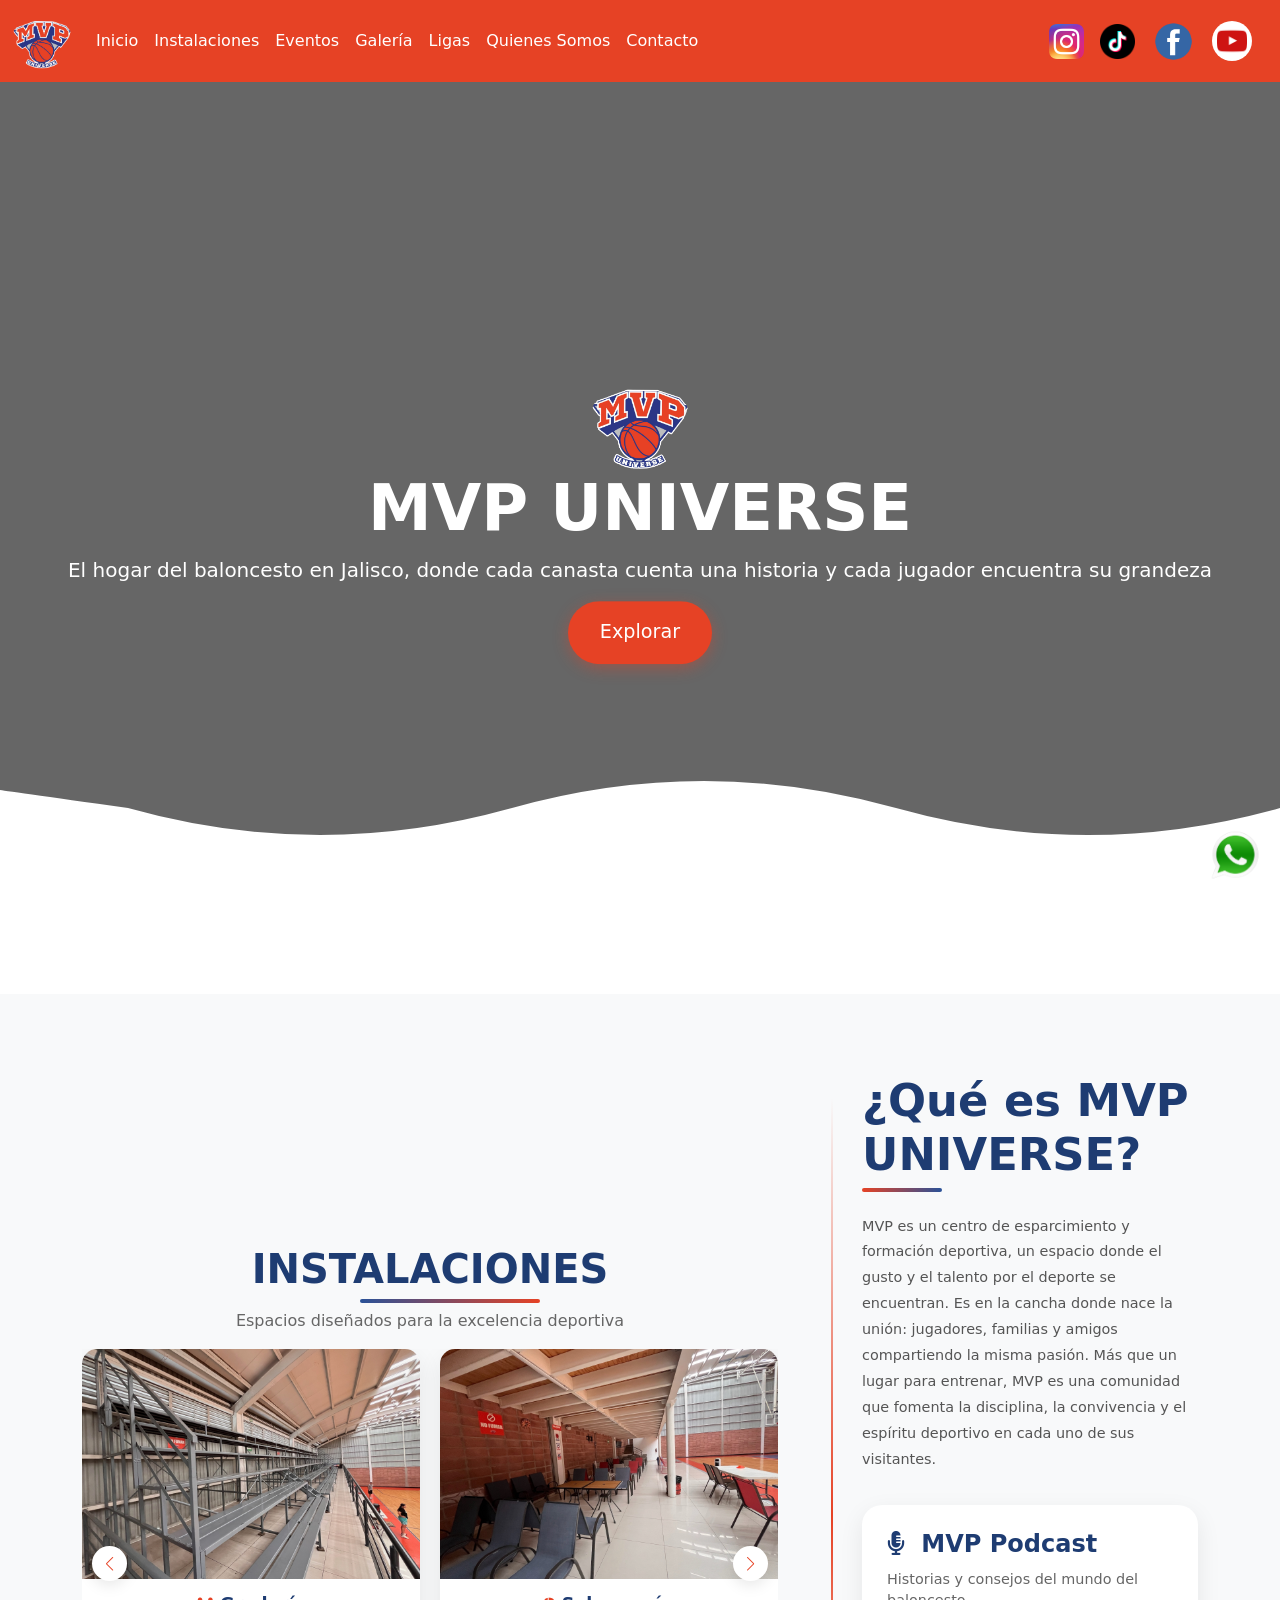
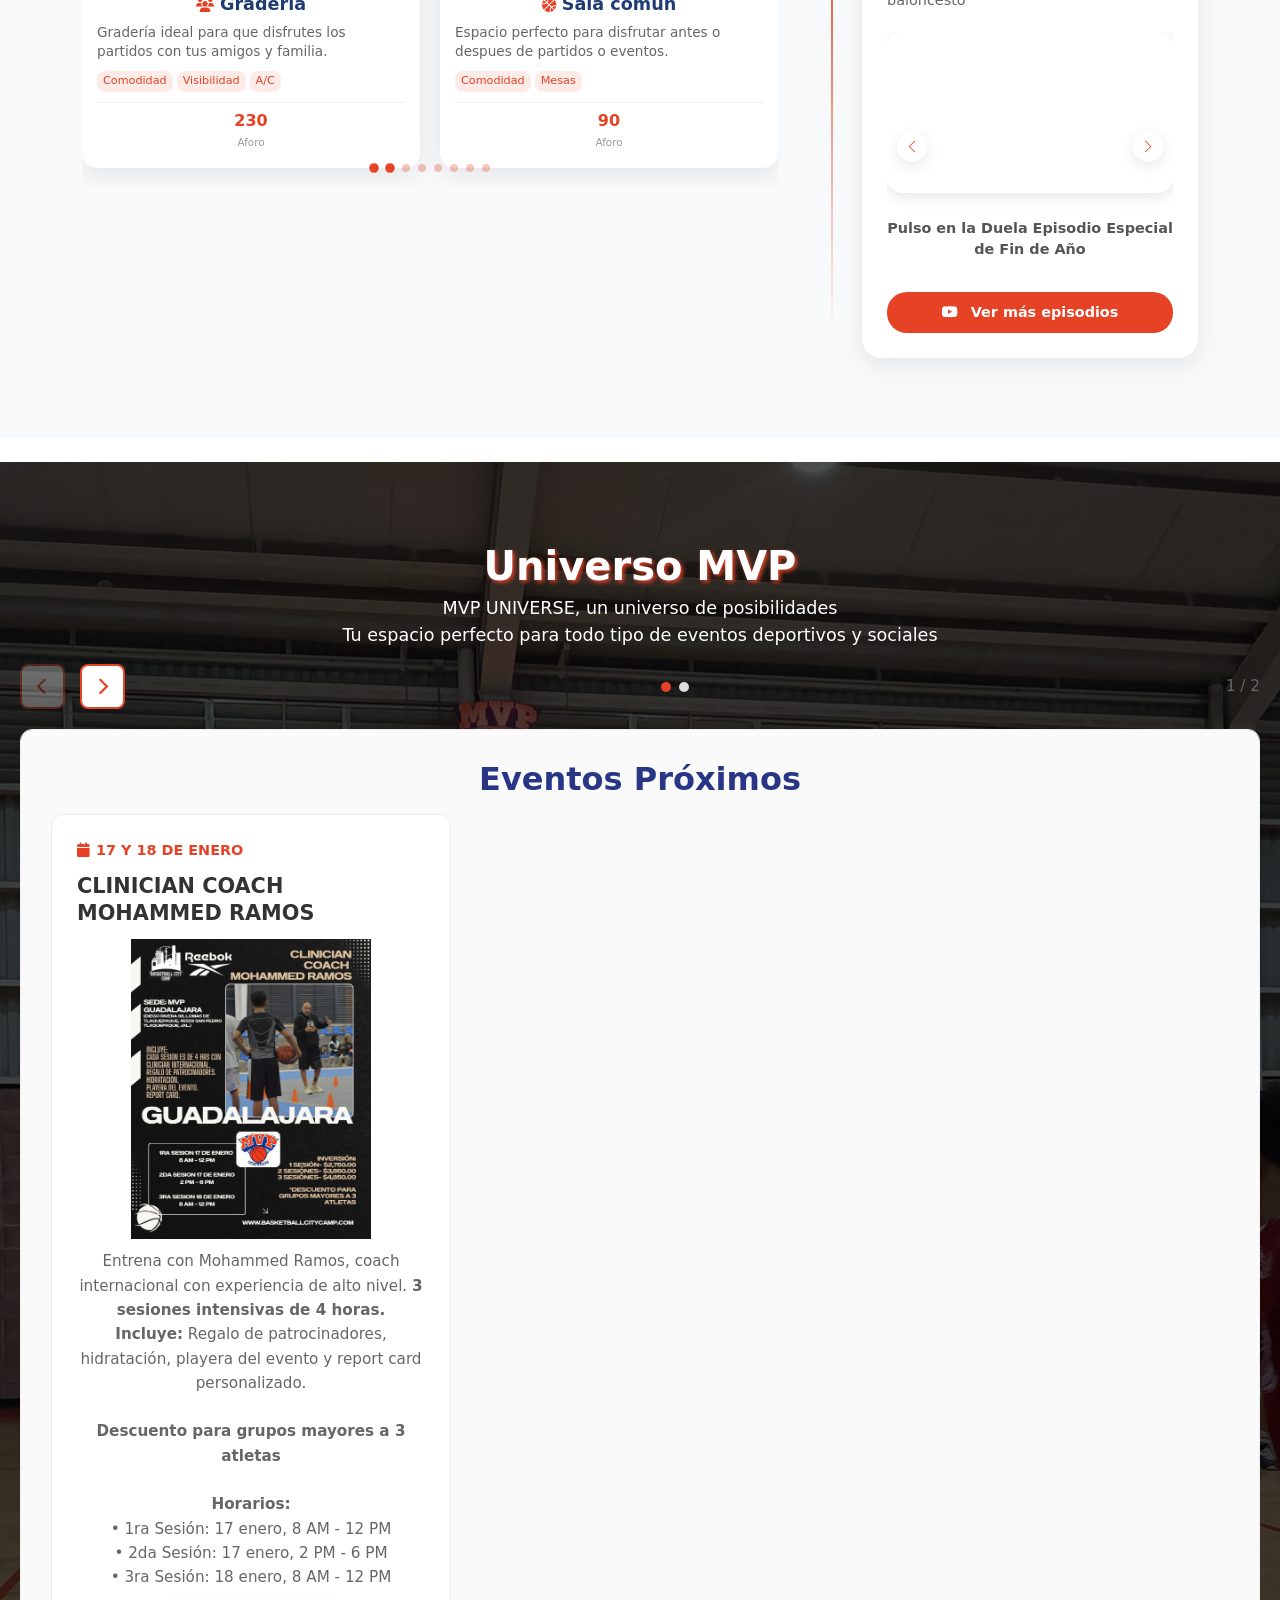
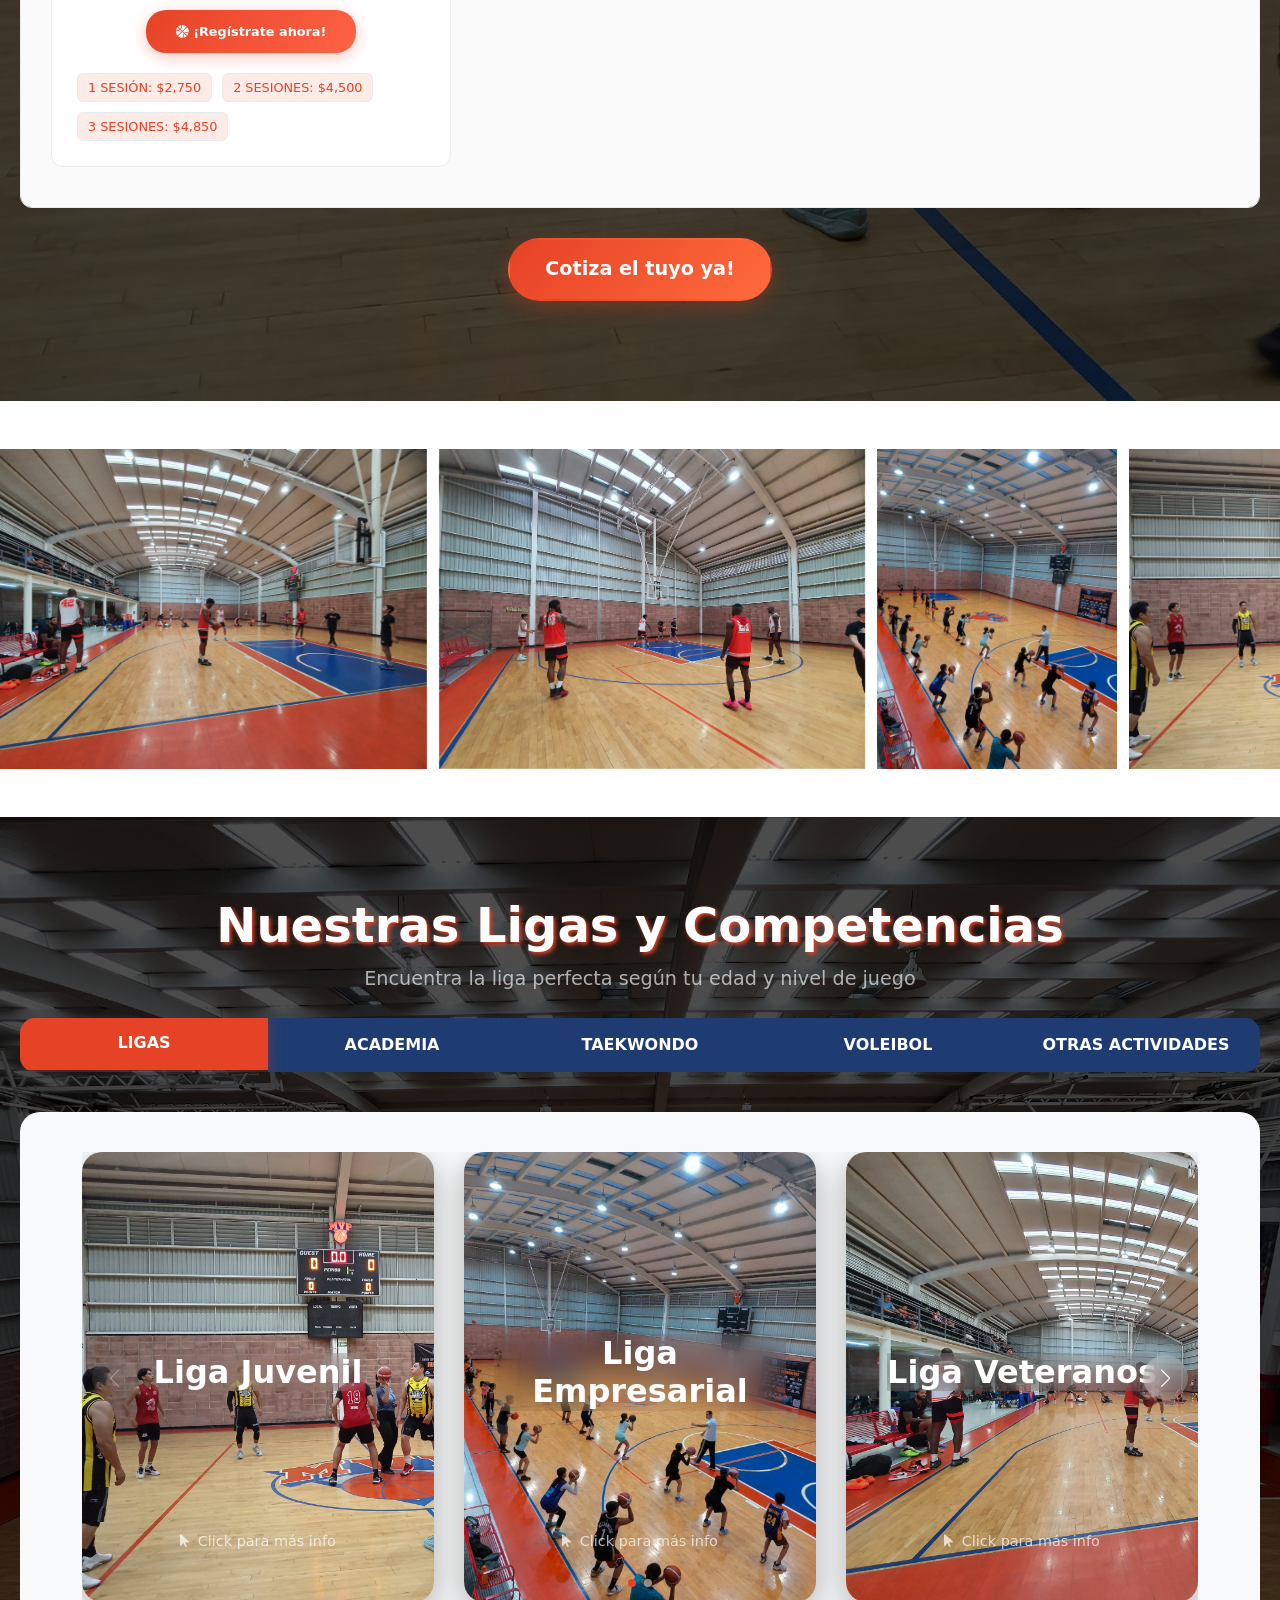
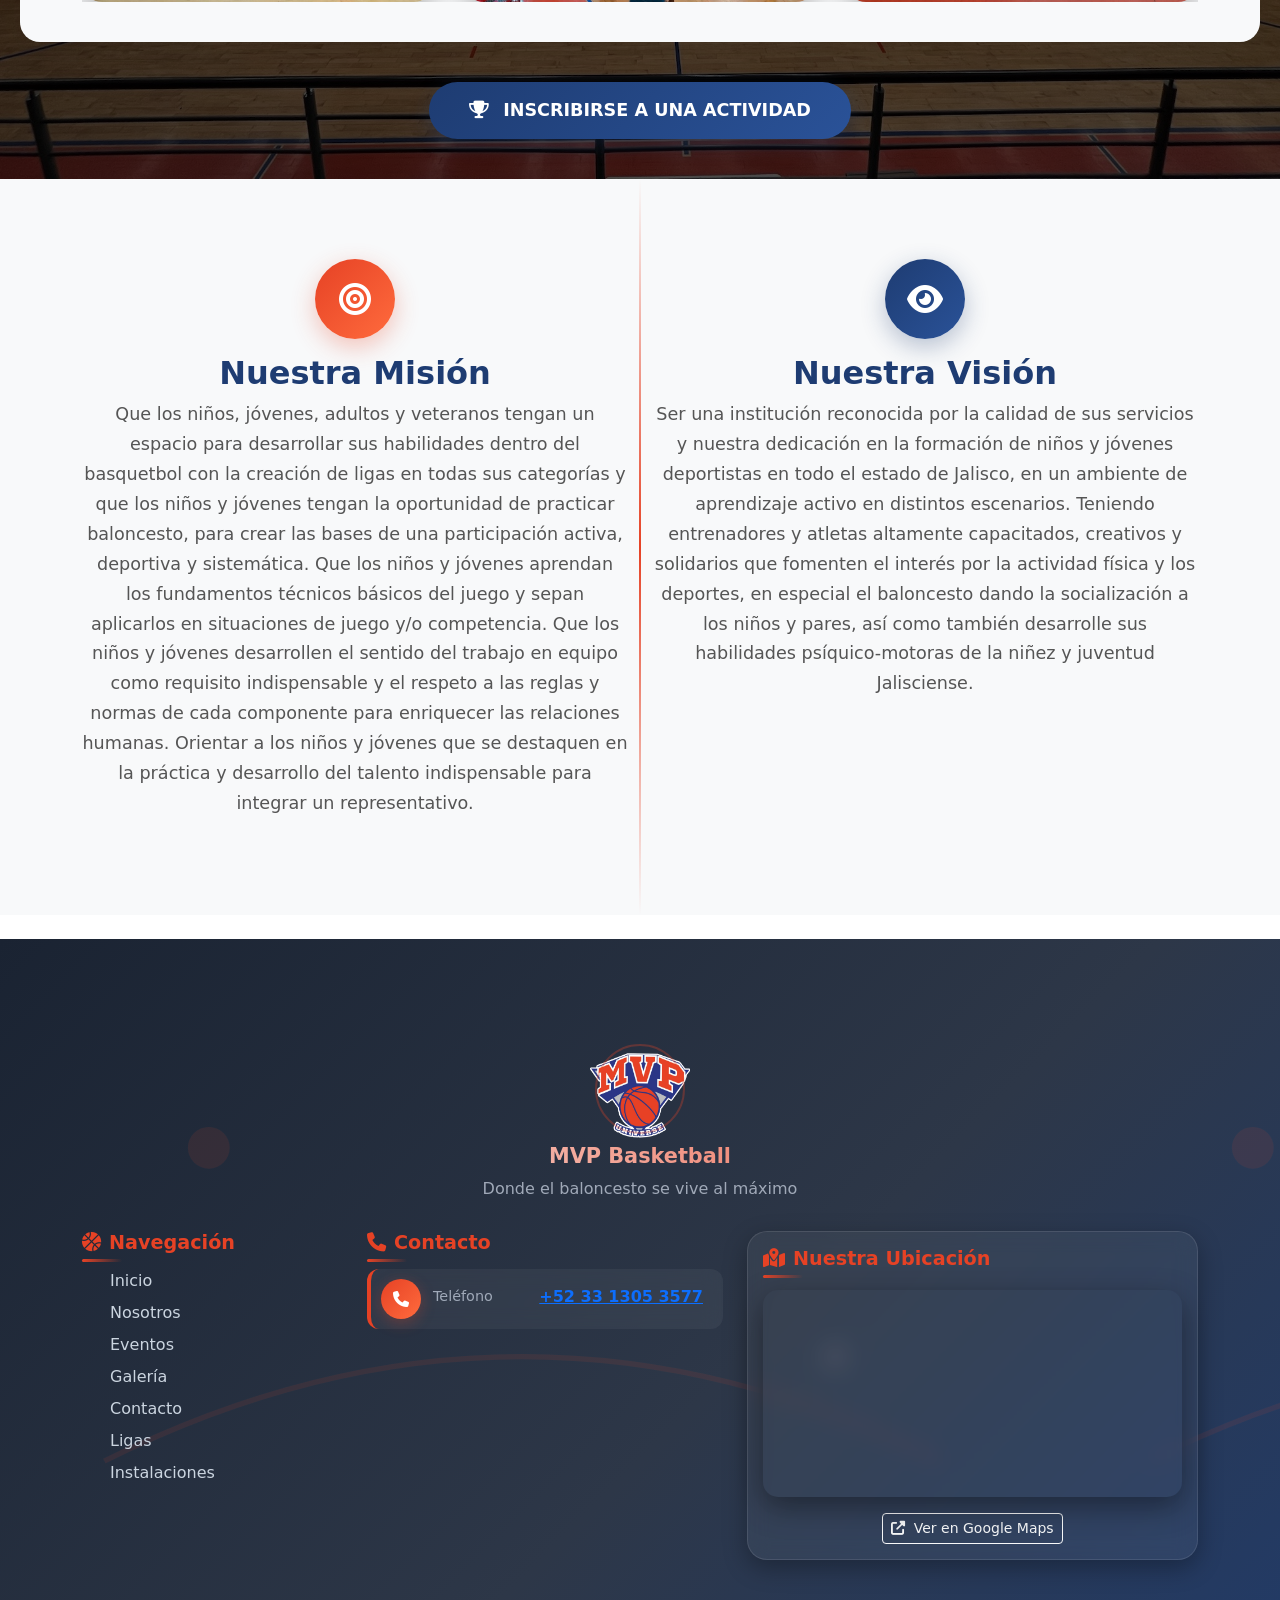
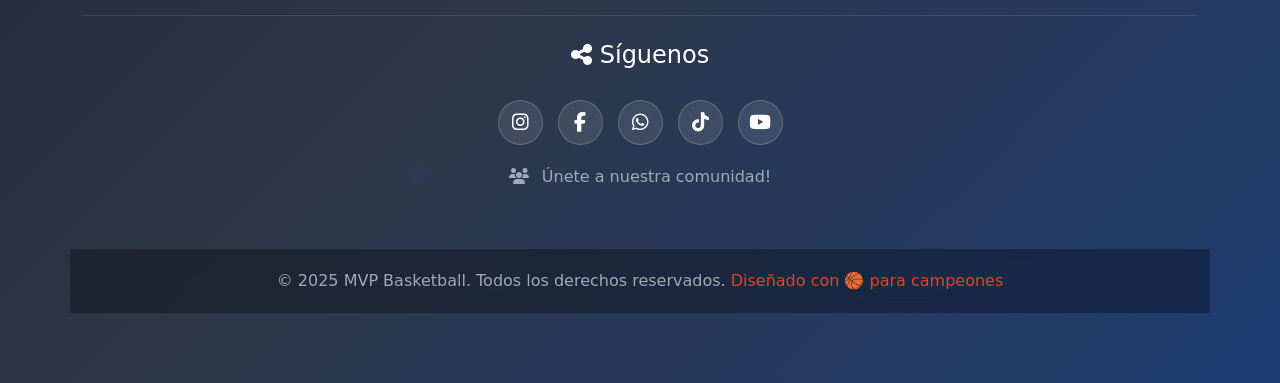
==== commit 95deefa9: "insert de basketball city clinic event" ====
--- a/index.html
+++ b/index.html
@@ -528,20 +528,30 @@
                                 <div class="mvp-event-card wide">
                                     <div class="mvp-event-date">
                                         <i class="fas fa-calendar"></i>
-                                        20 Y 21 DE DICIEMBRE
-                                    </div>
-                                    <div class="mvp-event-title">WINTER CAMP</div>
+                                        17 Y 18 DE ENERO
+                                    </div>
+                                    <div class="mvp-event-title">CLINICIAN COACH MOHAMMED RAMOS</div>
                                     <div class="mvp-event-description">
-                                        <img src="noticias/winter_camp.png" alt="Flow Game Campus">
-                                        Entrena con Santiago Camacho, coach con experiencia en el basquetbol universitario en USA y exintegrante de la selección nacional mexicana juvenil.
-                                        Un campamento enfocado en basquetbol de alto nivel, donde desarrollarás técnica, intensidad y una mentalidad positiva aplicada para competir al máximo.
-                                    </div>
-                                    <a href="https://wa.me/523313053577?text=Hola%20quiero%20info%20de%20winter%20camp" target="_blank" class="mvp-event-cta">
-                                        <i class="fas fa-basketball-ball"></i> ¡Inscríbete ahora!
+                                        <img src="noticias/city_camp.jpeg" alt="Clinician Coach Mohammed Ramos">
+                                        Entrena con Mohammed Ramos, coach internacional con experiencia de alto nivel. 
+                                        <strong>3 sesiones intensivas de 4 horas.</strong>
+                                        <br>
+                                        <strong>Incluye:</strong> Regalo de patrocinadores, hidratación, playera del evento y report card personalizado.
+                                        <br><br>
+                                        <strong>Descuento para grupos mayores a 3 atletas</strong>
+                                        <br><br>
+                                        <strong>Horarios:</strong>
+                                        <br>• 1ra Sesión: 17 enero, 8 AM - 12 PM
+                                        <br>• 2da Sesión: 17 enero, 2 PM - 6 PM
+                                        <br>• 3ra Sesión: 18 enero, 8 AM - 12 PM
+                                    </div>
+                                    <a href="https://www.basketballcitycamp.com/clinicstour" target="_blank" class="mvp-event-cta">
+                                        <i class="fas fa-basketball-ball"></i> ¡Regístrate ahora!
                                     </a>
                                     <div class="mvp-event-stats">
-                                        <span class="mvp-event-stat">$400 MXN</span>
-                                        <span class="mvp-event-stat">EXPERIENCIA INOLVIDABLE</span>
+                                        <span class="mvp-event-stat">1 SESIÓN: $2,750</span>
+                                        <span class="mvp-event-stat">2 SESIONES: $4,500</span>
+                                        <span class="mvp-event-stat">3 SESIONES: $4,850</span>
                                     </div>
                                 </div>
                             </div>
@@ -628,6 +638,22 @@
                                         <span class="mvp-event-stat">$250 USD</span>
                                         <span class="mvp-event-stat">MERCH OFICIAL</span>
                                         <span class="mvp-event-stat">9 A 22 AÑOS</span>
+                                    </div>
+                                </div>
+                                <div class="mvp-event-card wide">
+                                    <div class="mvp-event-date">
+                                        <i class="fas fa-calendar"></i>
+                                        20 Y 21 DE DICIEMBRE
+                                    </div>
+                                    <div class="mvp-event-title">WINTER CAMP</div>
+                                    <div class="mvp-event-description">
+                                        <img src="noticias/winter_camp.png" alt="Flow Game Campus">
+                                        Entrena con Santiago Camacho, coach con experiencia en el basquetbol universitario en USA y exintegrante de la selección nacional mexicana juvenil.
+                                        Un campamento enfocado en basquetbol de alto nivel, donde desarrollarás técnica, intensidad y una mentalidad positiva aplicada para competir al máximo.
+                                    </div>
+                                    <div class="mvp-event-stats">
+                                        <span class="mvp-event-stat">$400 MXN</span>
+                                        <span class="mvp-event-stat">EXPERIENCIA INOLVIDABLE</span>
                                     </div>
                                 </div>
                             </div>
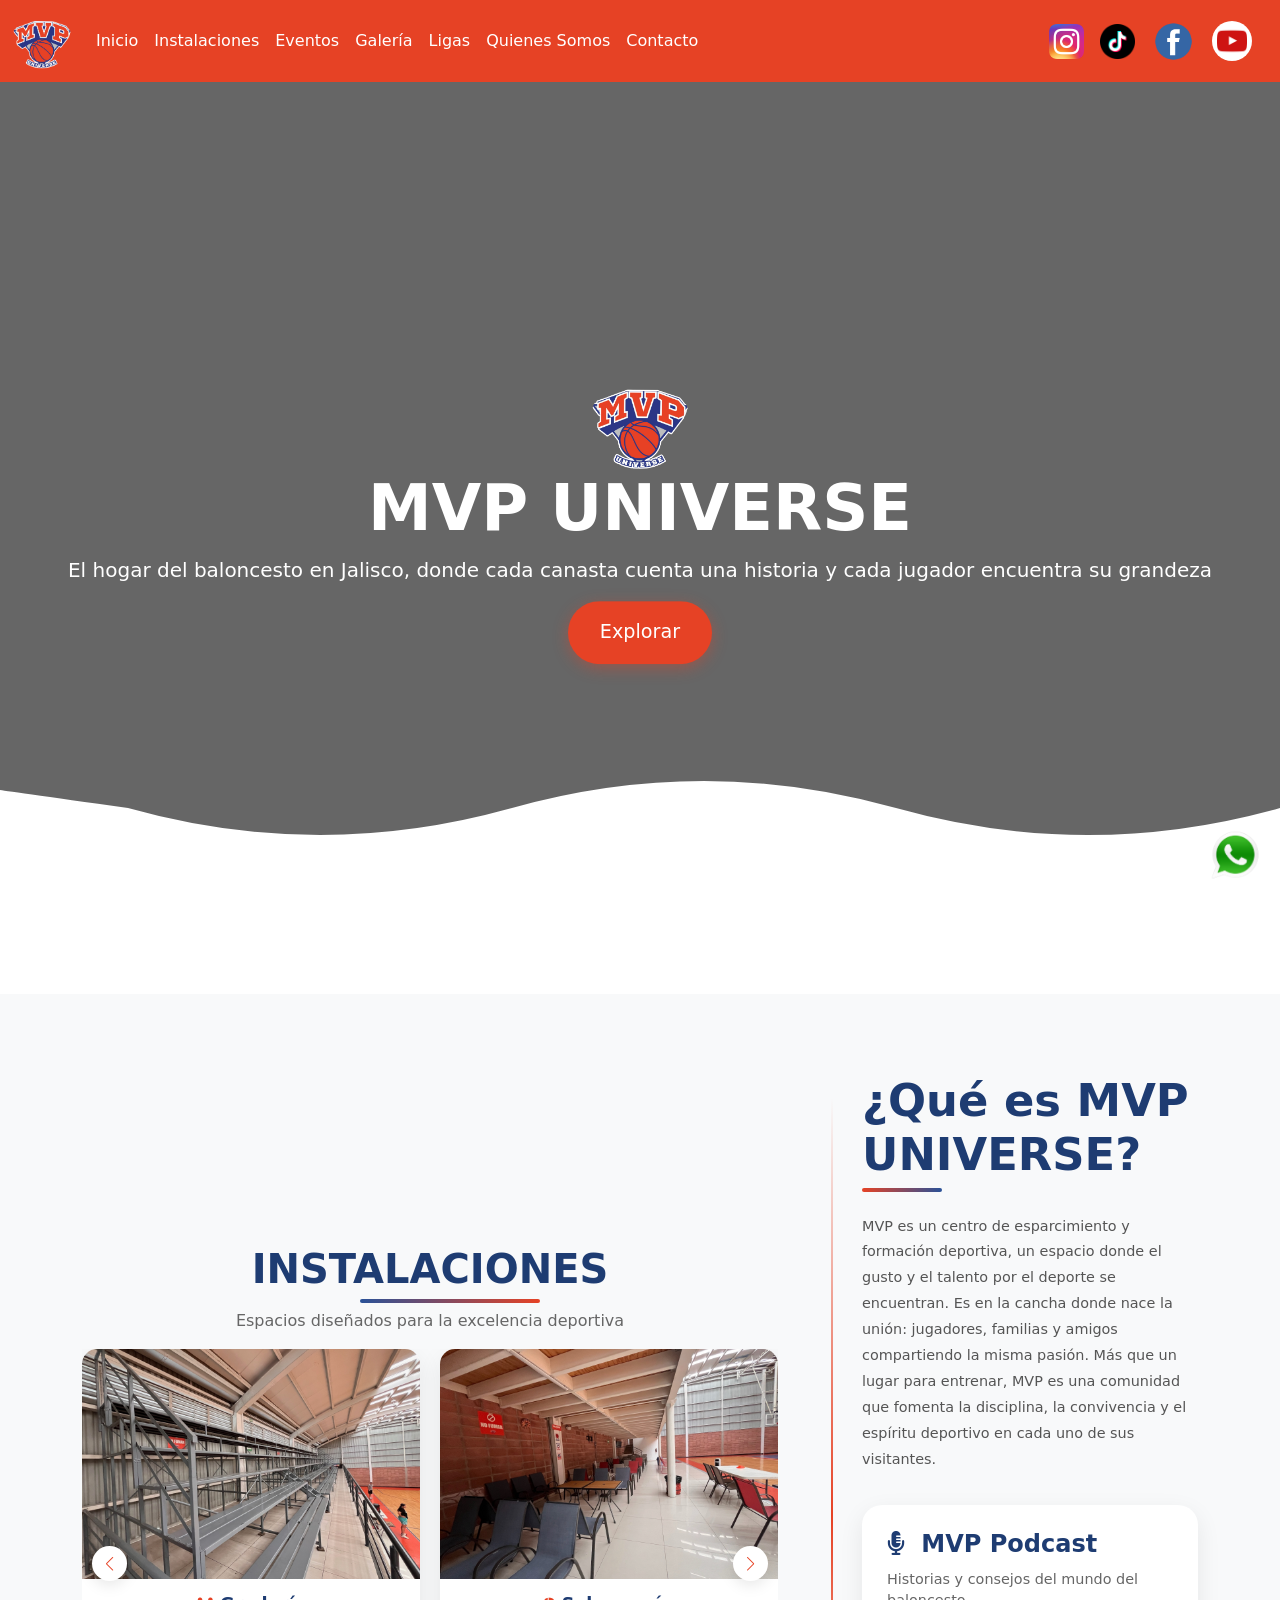
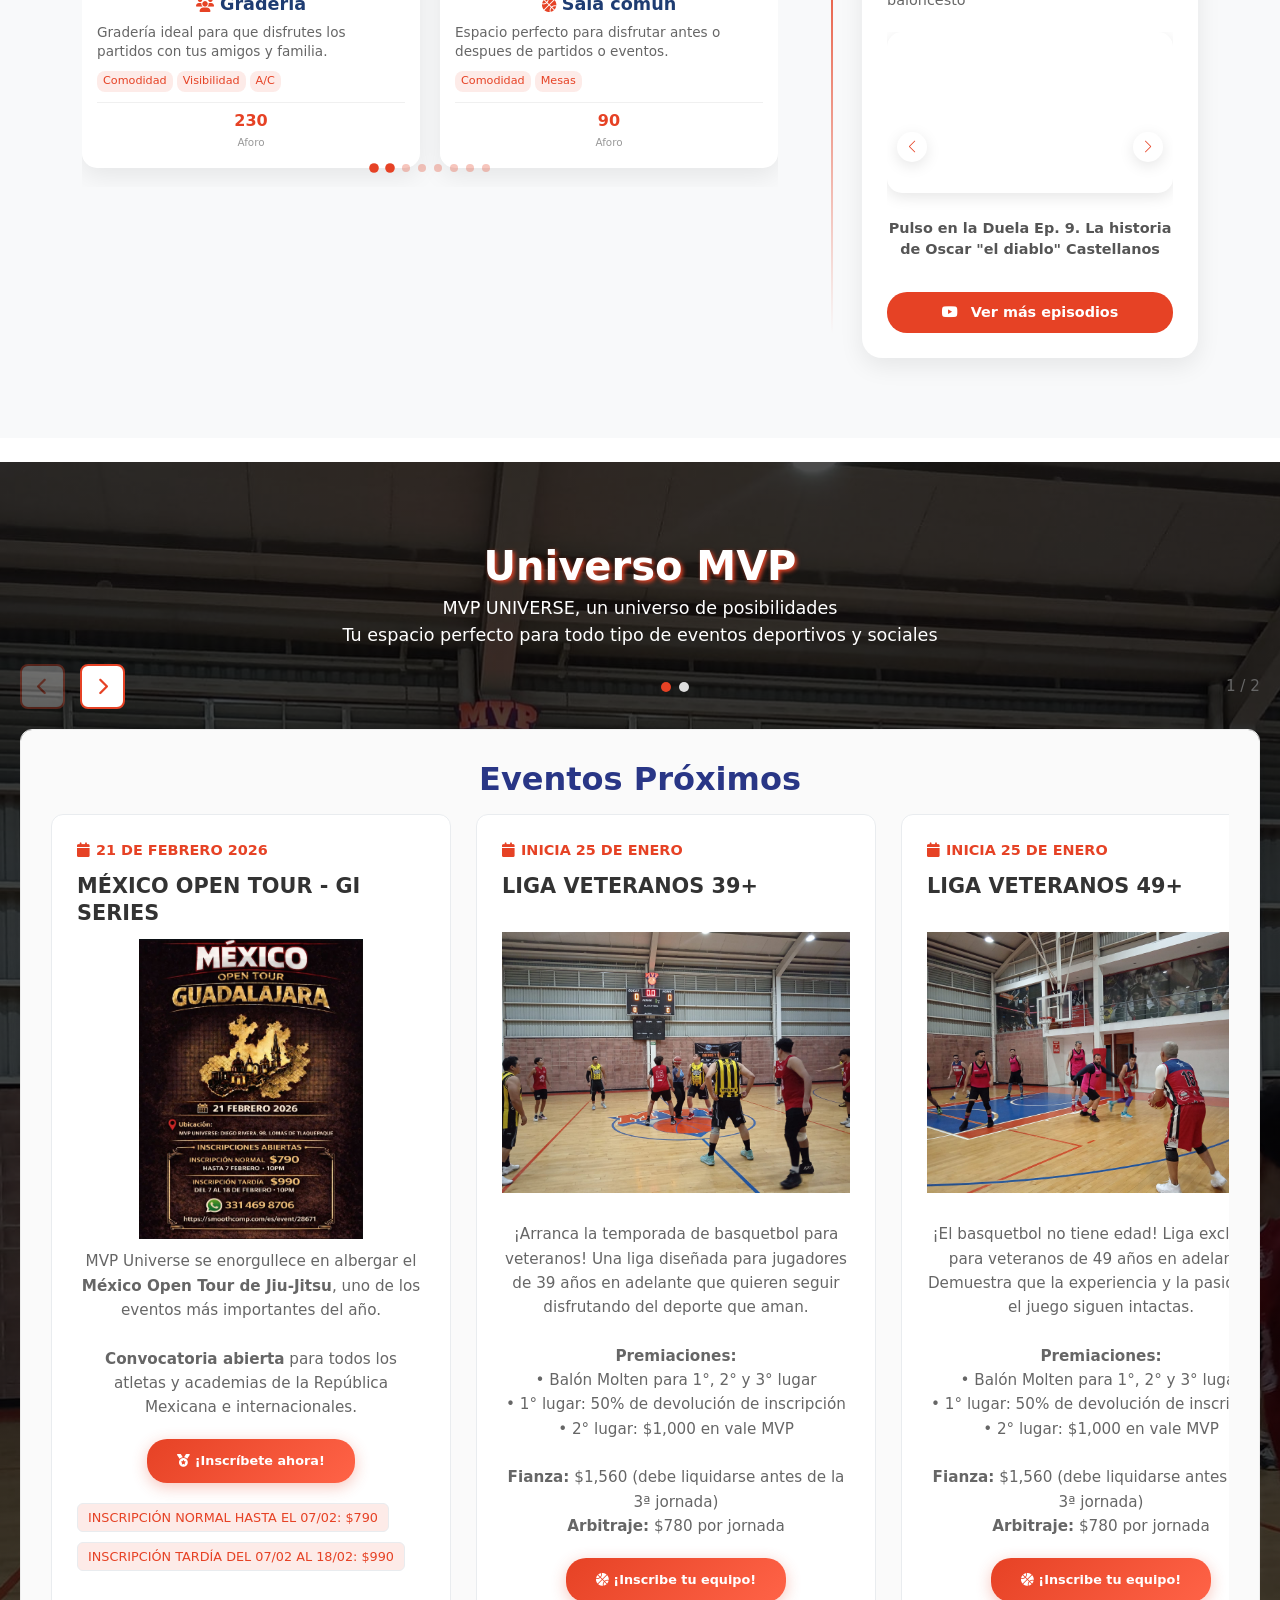
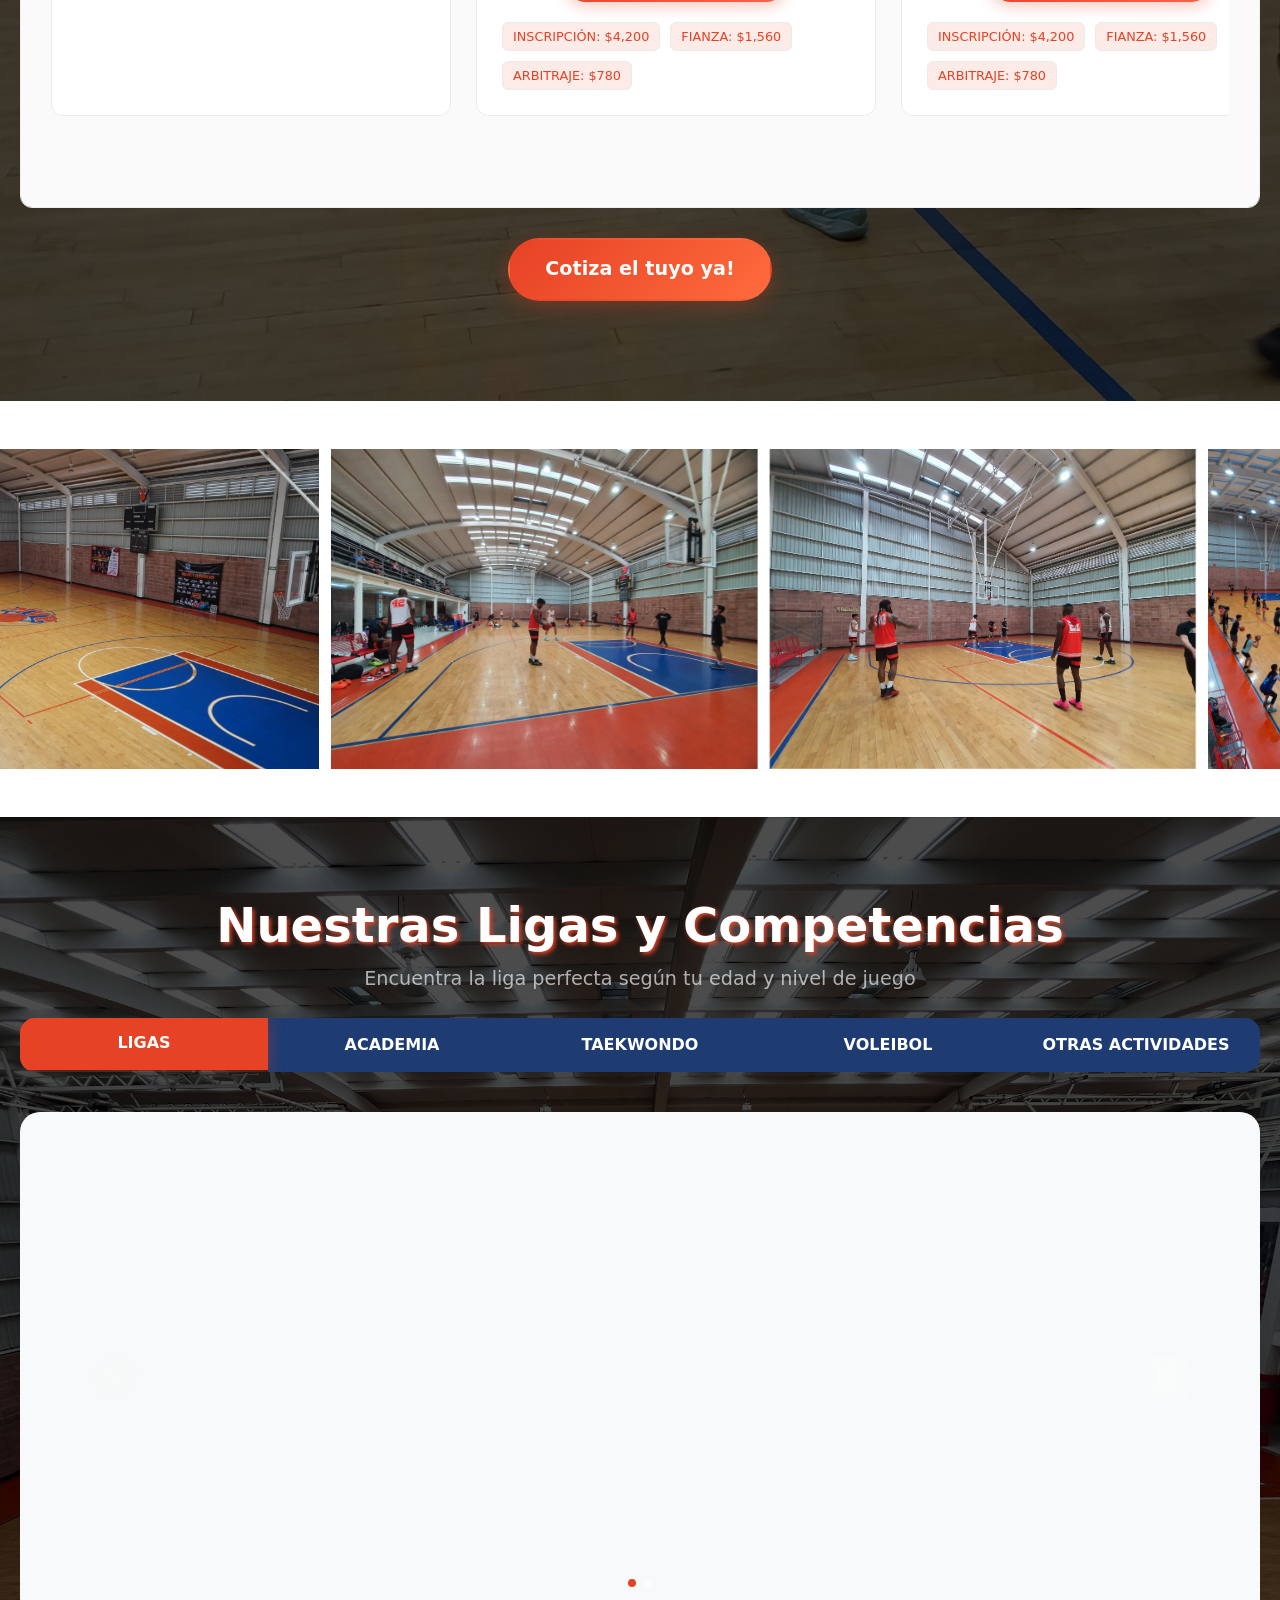
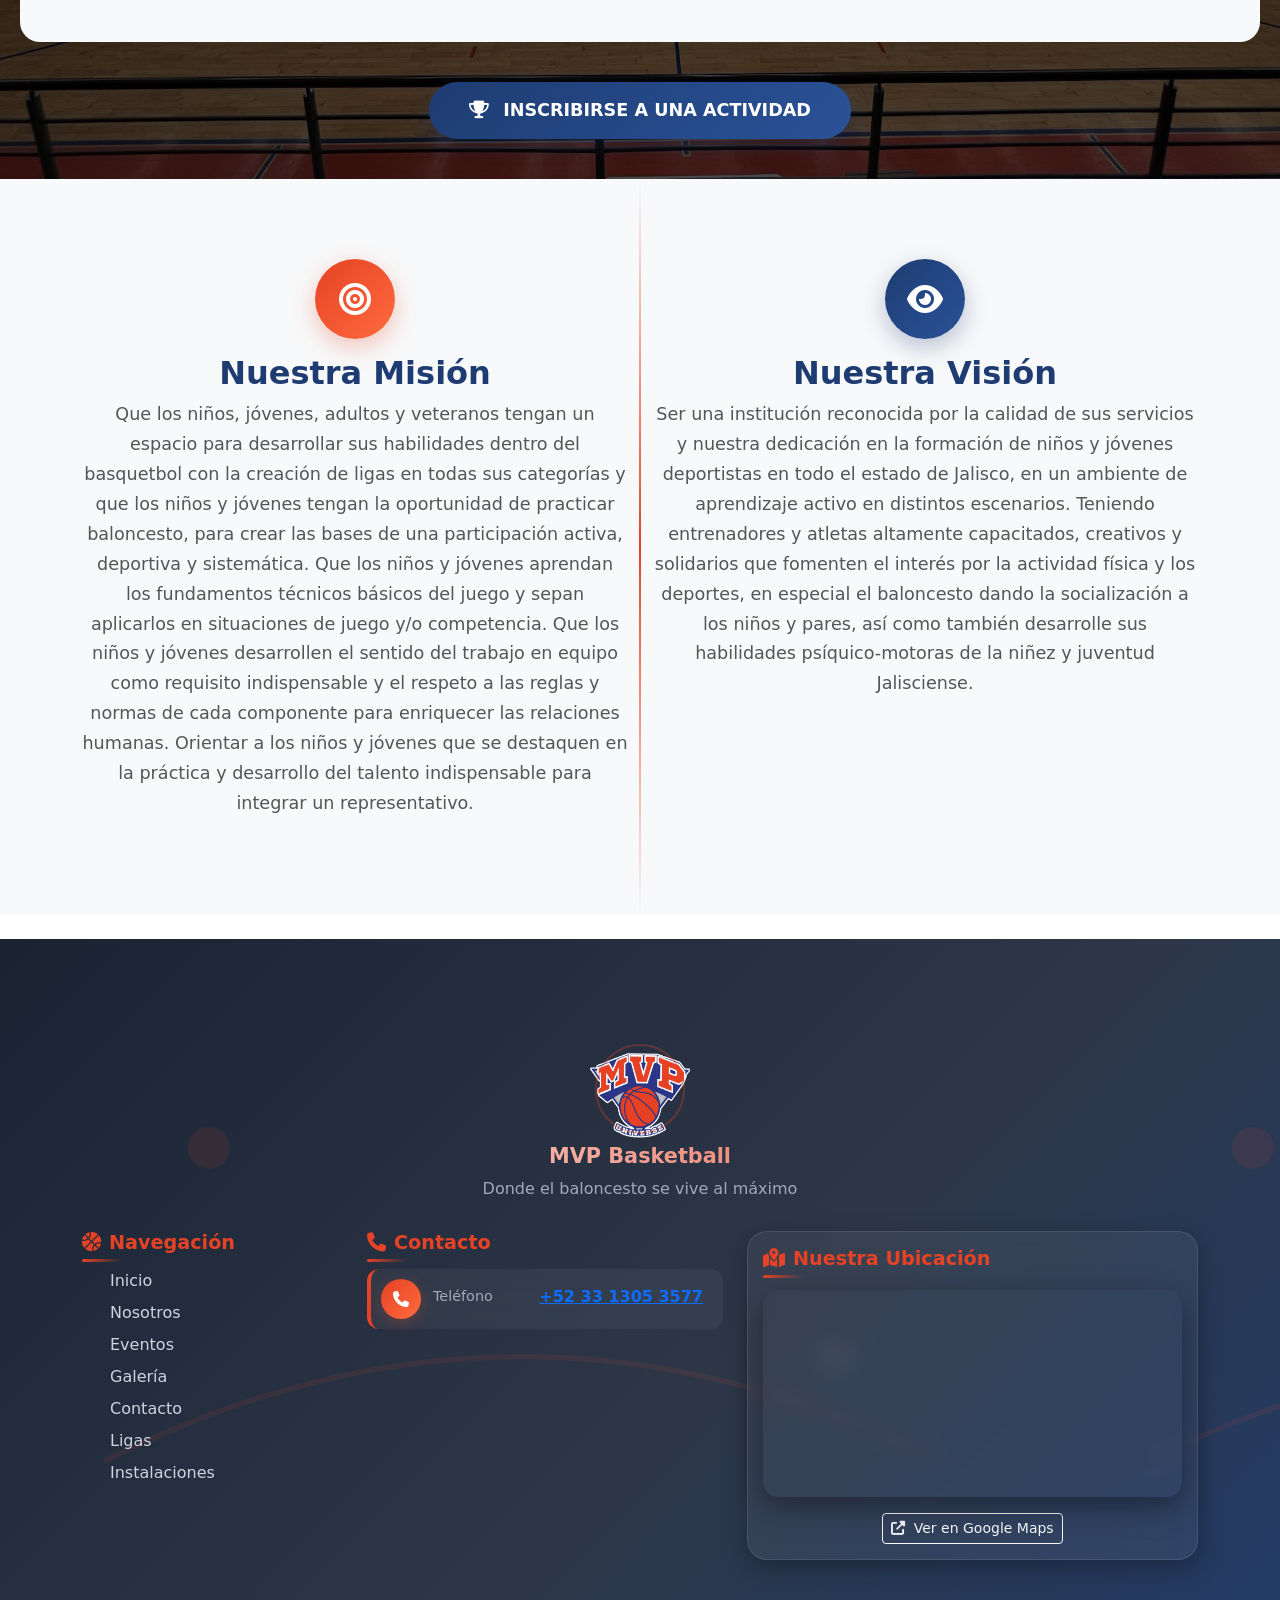
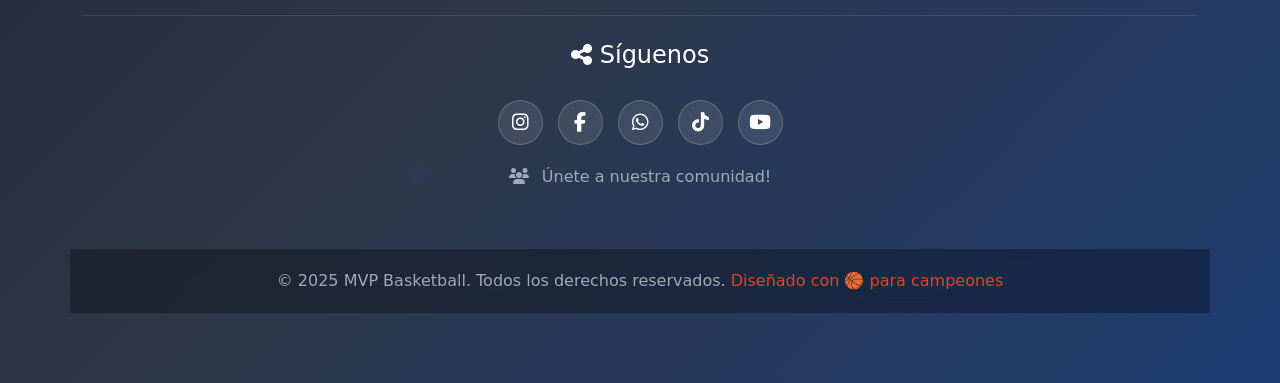
==== commit a0717d18: "Actualización de podcast e ingreso de eventos jjt y ligas de veteranos 39+ y 49+" ====
--- a/index.html
+++ b/index.html
@@ -435,34 +435,33 @@
                                     <div class="swiper podcast-swiper">
                                         <div class="swiper-wrapper">
                                             
-                                            <!-- Video 1 - MVP Total Podcast EP. 3 -->
                                             <div class="swiper-slide">
                                                 <div class="podcast-video">
                                                     <iframe 
-                                                        src="https://www.youtube.com/embed/2fPLW2Ps6uk" 
-                                                        title="Pulso en la Duela Episodio Especial de Fin de Año" 
+                                                        src="https://www.youtube.com/embed/gQSaiO4ck-c" 
+                                                        title="Pulso en la Duela Ep. 9. La historia de Oscar &quot;el diablo&quot; Castellanos" 
                                                         frameborder="0" 
                                                         allow="accelerometer; autoplay; clipboard-write; encrypted-media; gyroscope; picture-in-picture; web-share" 
                                                         referrerpolicy="strict-origin-when-cross-origin" 
                                                         allowfullscreen>
                                                     </iframe>
                                                 </div>
-                                                <p class="video-description">Pulso en la Duela Episodio Especial de Fin de Año</p>
-                                            </div>
-
-                                            <!-- Video 2 - Pulso en la Duela EP. 4 -->
+                                                <p class="video-description">Pulso en la Duela Ep. 9. La historia de Oscar "el diablo" Castellanos</p>
+                                            </div>
+
+                                            <!-- Video 2 - MVP Total Podcast Ep. 6 -->
                                             <div class="swiper-slide">
                                                 <div class="podcast-video">
                                                     <iframe 
-                                                        src="https://www.youtube.com/embed/hswZyWksXug" 
-                                                        title="MVP Total podcast EP. 5. Resultados de las ligas" 
+                                                        src="https://www.youtube.com/embed/Oo9yK5wBecs" 
+                                                        title="MVP Total Podcast Ep. 6. Primera información del año" 
                                                         frameborder="0" 
                                                         allow="accelerometer; autoplay; clipboard-write; encrypted-media; gyroscope; picture-in-picture; web-share" 
                                                         referrerpolicy="strict-origin-when-cross-origin" 
                                                         allowfullscreen>
                                                     </iframe>
                                                 </div>
-                                                <p class="video-description">MVP Total podcast EP. 5. Resultados de las ligas</p>
+                                                <p class="video-description">MVP Total Podcast Ep. 6. Primera información del año</p>
                                             </div>
 
                                             <!-- Video 3 -->
@@ -525,6 +524,184 @@
                         <div class="mvp-carousel-slide">
                             <h3 class="mvp-events-title-prox">Eventos Próximos</h3>
                             <div class="mvp-masonry-grid">
+                                <div class="mvp-event-card wide">
+                                    <div class="mvp-event-date">
+                                        <i class="fas fa-calendar"></i>
+                                        21 DE FEBRERO 2026
+                                    </div>
+                                    <div class="mvp-event-title">MÉXICO OPEN TOUR - GI SERIES</div>
+                                    <div class="mvp-event-description">
+                                        <img src="noticias/mexico_open_tour_jjt.jpeg" alt="México Open Tour Guadalajara">
+                                        MVP Universe se enorgullece en albergar el <strong>México Open Tour de Jiu-Jitsu</strong>, uno de los eventos más importantes del año.
+                                        <br><br>
+                                        <strong>Convocatoria abierta</strong> para todos los atletas y academias de la República Mexicana e internacionales.
+                                    </div>
+                                    <a href="https://smoothcomp.com/es/event/28671" target="_blank" class="mvp-event-cta">
+                                        <i class="fas fa-medal"></i> ¡Inscríbete ahora!
+                                    </a>
+                                    <div class="mvp-event-stats">
+                                        <span class="mvp-event-stat">INSCRIPCIÓN NORMAL HASTA EL 07/02: $790</span>
+                                        <span class="mvp-event-stat">INSCRIPCIÓN TARDÍA DEL 07/02 AL 18/02: $990</span>
+                                    </div>
+                                </div>
+
+                                <div class="mvp-event-card wide">
+                                    <div class="mvp-event-date">
+                                        <i class="fas fa-calendar"></i>
+                                        INICIA 25 DE ENERO
+                                    </div>
+                                    <div class="mvp-event-title">LIGA VETERANOS 39+</div>
+                                    <div class="mvp-event-description">
+                                        <img src="carrusel/CARRUSEL_5.jpg" alt="Liga Veteranos 39+">
+                                        ¡Arranca la temporada de basquetbol para veteranos! Una liga diseñada para jugadores de 39 años en adelante que quieren seguir disfrutando del deporte que aman.
+                                        <br><br>
+                                        <strong>Premiaciones:</strong>
+                                        <br>• Balón Molten para 1°, 2° y 3° lugar
+                                        <br>• 1° lugar: 50% de devolución de inscripción
+                                        <br>• 2° lugar: $1,000 en vale MVP
+                                        <br><br>
+                                        <strong>Fianza:</strong> $1,560 (debe liquidarse antes de la 3ª jornada)
+                                        <br><strong>Arbitraje:</strong> $780 por jornada
+                                    </div>
+                                    <a href="https://wa.me/523338395034?text=Hola%20quiero%20info%20de%20Liga%20Veteranos%2039+" target="_blank" class="mvp-event-cta">
+                                        <i class="fas fa-basketball-ball"></i> ¡Inscribe tu equipo!
+                                    </a>
+                                    <div class="mvp-event-stats">
+                                        <span class="mvp-event-stat">INSCRIPCIÓN: $4,200</span>
+                                        <span class="mvp-event-stat">FIANZA: $1,560</span>
+                                        <span class="mvp-event-stat">ARBITRAJE: $780</span>
+                                    </div>
+                                </div>
+
+                                <div class="mvp-event-card wide">
+                                    <div class="mvp-event-date">
+                                        <i class="fas fa-calendar"></i>
+                                        INICIA 25 DE ENERO
+                                    </div>
+                                    <div class="mvp-event-title">LIGA VETERANOS 49+</div>
+                                    <div class="mvp-event-description">
+                                        <img src="carrusel/CARRUSEL_8.jpg" alt="Liga Veteranos 49+">
+                                        ¡El basquetbol no tiene edad! Liga exclusiva para veteranos de 49 años en adelante. Demuestra que la experiencia y la pasión por el juego siguen intactas.
+                                        <br><br>
+                                        <strong>Premiaciones:</strong>
+                                        <br>• Balón Molten para 1°, 2° y 3° lugar
+                                        <br>• 1° lugar: 50% de devolución de inscripción
+                                        <br>• 2° lugar: $1,000 en vale MVP
+                                        <br><br>
+                                        <strong>Fianza:</strong> $1,560 (debe liquidarse antes de la 3ª jornada)
+                                        <br><strong>Arbitraje:</strong> $780 por jornada
+                                    </div>
+                                    <a href="https://wa.me/523338395034?text=Hola%20quiero%20info%20de%20Liga%20Veteranos%2049+" target="_blank" class="mvp-event-cta">
+                                        <i class="fas fa-basketball-ball"></i> ¡Inscribe tu equipo!
+                                    </a>
+                                    <div class="mvp-event-stats">
+                                        <span class="mvp-event-stat">INSCRIPCIÓN: $4,200</span>
+                                        <span class="mvp-event-stat">FIANZA: $1,560</span>
+                                        <span class="mvp-event-stat">ARBITRAJE: $780</span>
+                                    </div>
+                                </div>
+                            </div>
+                        </div>
+
+                        <!-- SLIDE 2 -->
+                        <div class="mvp-carousel-slide">
+                            <h3 class="mvp-events-title-prox">Eventos Pasados</h3>
+                            <div class="mvp-masonry-grid">
+                                <div class="mvp-event-card wide">
+                                    <div class="mvp-event-date">
+                                        <i class="fas fa-calendar"></i>
+                                        SÁBADO 18 DE OCTUBRE 20:00 HRS
+                                    </div>
+                                    <div class="mvp-event-title">Evento de Lucha Libre profesional</div>
+                                    <div class="mvp-event-description">
+                                        <img src="noticias/lucha libre.jpg" alt="Avatar Logo">
+                                        Una noche llena de acción y emoción en MVP Universe, con casa llena y para todas las edades.
+                                    </div>
+                                    <div class="mvp-event-stats">
+                                        <span class="mvp-event-stat">SOLD OUT</span>
+                                        <span class="mvp-event-stat">5 PELEAS</span>
+                                        <span class="mvp-event-stat">FAMILIAR</span>
+                                    </div>
+                                </div>
+                               <div class="mvp-event-card wide">
+                                    <div class="mvp-event-date">
+                                        <i class="fas fa-calendar"></i>
+                                        SÁBADO 30 DE AGOSTO 16:00 HRS
+                                    </div>
+                                    <div class="mvp-event-title">Evento de Lucha Libre profesional</div>
+                                    <div class="mvp-event-description">
+                                        <img src="noticias/mma.jpeg" alt="Avatar Logo">
+                                        Una noche llena de acción y emoción en MVP Universe, con casa llena y para todas las edades.
+                                    </div>
+                                    <div class="mvp-event-stats">
+                                        <span class="mvp-event-stat">PELEA PROFESIONAL</span>
+                                        <span class="mvp-event-stat">SOLD OUT</span>
+                                    </div>
+                                </div>
+                                <div class="mvp-event-card wide">
+                                    <div class="mvp-event-date">
+                                        <i class="fas fa-calendar"></i>
+                                        2025
+                                    </div>
+                                    <div class="mvp-event-title">Musas Jalisco</div>
+                                    <div class="mvp-event-description">
+                                        <img src="noticias/musas.jpg" alt="Avatar Logo">
+                                        MVP Universe se enorgullese de haber sido la sede del equipo profesional Musas Jalisco para su última temporada.
+                                    </div>
+                                    <div class="mvp-event-stats">
+                                        <span class="mvp-event-stat">EQUIPO PROFESIONAL</span>
+                                        <span class="mvp-event-stat">SEDE MVP</span>
+                                    </div>
+                                </div>
+                                <div class="mvp-event-card wide">
+                                    <div class="mvp-event-date">
+                                        <i class="fas fa-calendar"></i>
+                                        28 Y 29 DE OCTUBRE 20:00 HRS
+                                    </div>
+                                    <div class="mvp-event-title">Partido Escuderos Jalisco</div>
+                                    <div class="mvp-event-description">
+                                        <img src="noticias/escuderos.jpeg" alt="Avatar Logo">
+                                        Acompañanos a apoyar a los Escuderos en su partido de play-off contra Guaycuras de La Paz.
+                                    </div>
+                                    <div class="mvp-event-stats">
+                                        <span class="mvp-event-stat">NIÑOS ENTRAN GRATIS</span>
+                                        <span class="mvp-event-stat">BOLETOS EN CAJA</span>
+                                        <span class="mvp-event-stat">FAMILIAR</span>
+                                    </div>
+                                </div>
+                                <div class="mvp-event-card wide">
+                                    <div class="mvp-event-date">
+                                        <i class="fas fa-calendar"></i>
+                                        5, 6 y 7 DE DICIEMBRE
+                                    </div>
+                                    <div class="mvp-event-title">FLOW GAME CAMPUS GUADALAJARA</div>
+                                    <div class="mvp-event-description">
+                                        <img src="noticias/FLOWGAME.jpg" alt="Avatar Logo">
+                                        3 días de entrenamiento puro! básquet, confianza y trabajo mental y emocional  Con Matías Gallo y todo el equipo de Flowgame.
+                                    </div>
+        
+                                    <div class="mvp-event-stats">
+                                        <span class="mvp-event-stat">$250 USD</span>
+                                        <span class="mvp-event-stat">MERCH OFICIAL</span>
+                                        <span class="mvp-event-stat">9 A 22 AÑOS</span>
+                                    </div>
+                                </div>
+                                <div class="mvp-event-card wide">
+                                    <div class="mvp-event-date">
+                                        <i class="fas fa-calendar"></i>
+                                        20 Y 21 DE DICIEMBRE
+                                    </div>
+                                    <div class="mvp-event-title">WINTER CAMP</div>
+                                    <div class="mvp-event-description">
+                                        <img src="noticias/winter_camp.png" alt="Flow Game Campus">
+                                        Entrena con Santiago Camacho, coach con experiencia en el basquetbol universitario en USA y exintegrante de la selección nacional mexicana juvenil.
+                                        Un campamento enfocado en basquetbol de alto nivel, donde desarrollarás técnica, intensidad y una mentalidad positiva aplicada para competir al máximo.
+                                    </div>
+                                    <div class="mvp-event-stats">
+                                        <span class="mvp-event-stat">$400 MXN</span>
+                                        <span class="mvp-event-stat">EXPERIENCIA INOLVIDABLE</span>
+                                    </div>
+                                </div>
                                 <div class="mvp-event-card wide">
                                     <div class="mvp-event-date">
                                         <i class="fas fa-calendar"></i>
@@ -552,108 +729,6 @@
                                         <span class="mvp-event-stat">1 SESIÓN: $2,750</span>
                                         <span class="mvp-event-stat">2 SESIONES: $4,500</span>
                                         <span class="mvp-event-stat">3 SESIONES: $4,850</span>
-                                    </div>
-                                </div>
-                            </div>
-                        </div>
-
-                        <!-- SLIDE 2 -->
-                        <div class="mvp-carousel-slide">
-                            <h3 class="mvp-events-title-prox">Eventos Pasados</h3>
-                            <div class="mvp-masonry-grid">
-                                <div class="mvp-event-card wide">
-                                    <div class="mvp-event-date">
-                                        <i class="fas fa-calendar"></i>
-                                        SÁBADO 18 DE OCTUBRE 20:00 HRS
-                                    </div>
-                                    <div class="mvp-event-title">Evento de Lucha Libre profesional</div>
-                                    <div class="mvp-event-description">
-                                        <img src="noticias/lucha libre.jpg" alt="Avatar Logo">
-                                        Una noche llena de acción y emoción en MVP Universe, con casa llena y para todas las edades.
-                                    </div>
-                                    <div class="mvp-event-stats">
-                                        <span class="mvp-event-stat">SOLD OUT</span>
-                                        <span class="mvp-event-stat">5 PELEAS</span>
-                                        <span class="mvp-event-stat">FAMILIAR</span>
-                                    </div>
-                                </div>
-                               <div class="mvp-event-card wide">
-                                    <div class="mvp-event-date">
-                                        <i class="fas fa-calendar"></i>
-                                        SÁBADO 30 DE AGOSTO 16:00 HRS
-                                    </div>
-                                    <div class="mvp-event-title">Evento de Lucha Libre profesional</div>
-                                    <div class="mvp-event-description">
-                                        <img src="noticias/mma.jpeg" alt="Avatar Logo">
-                                        Una noche llena de acción y emoción en MVP Universe, con casa llena y para todas las edades.
-                                    </div>
-                                    <div class="mvp-event-stats">
-                                        <span class="mvp-event-stat">PELEA PROFESIONAL</span>
-                                        <span class="mvp-event-stat">SOLD OUT</span>
-                                    </div>
-                                </div>
-                                <div class="mvp-event-card wide">
-                                    <div class="mvp-event-date">
-                                        <i class="fas fa-calendar"></i>
-                                        2025
-                                    </div>
-                                    <div class="mvp-event-title">Musas Jalisco</div>
-                                    <div class="mvp-event-description">
-                                        <img src="noticias/musas.jpg" alt="Avatar Logo">
-                                        MVP Universe se enorgullese de haber sido la sede del equipo profesional Musas Jalisco para su última temporada.
-                                    </div>
-                                    <div class="mvp-event-stats">
-                                        <span class="mvp-event-stat">EQUIPO PROFESIONAL</span>
-                                        <span class="mvp-event-stat">SEDE MVP</span>
-                                    </div>
-                                </div>
-                                <div class="mvp-event-card wide">
-                                    <div class="mvp-event-date">
-                                        <i class="fas fa-calendar"></i>
-                                        28 Y 29 DE OCTUBRE 20:00 HRS
-                                    </div>
-                                    <div class="mvp-event-title">Partido Escuderos Jalisco</div>
-                                    <div class="mvp-event-description">
-                                        <img src="noticias/escuderos.jpeg" alt="Avatar Logo">
-                                        Acompañanos a apoyar a los Escuderos en su partido de play-off contra Guaycuras de La Paz.
-                                    </div>
-                                    <div class="mvp-event-stats">
-                                        <span class="mvp-event-stat">NIÑOS ENTRAN GRATIS</span>
-                                        <span class="mvp-event-stat">BOLETOS EN CAJA</span>
-                                        <span class="mvp-event-stat">FAMILIAR</span>
-                                    </div>
-                                </div>
-                                <div class="mvp-event-card wide">
-                                    <div class="mvp-event-date">
-                                        <i class="fas fa-calendar"></i>
-                                        5, 6 y 7 DE DICIEMBRE
-                                    </div>
-                                    <div class="mvp-event-title">FLOW GAME CAMPUS GUADALAJARA</div>
-                                    <div class="mvp-event-description">
-                                        <img src="noticias/FLOWGAME.jpg" alt="Avatar Logo">
-                                        3 días de entrenamiento puro! básquet, confianza y trabajo mental y emocional  Con Matías Gallo y todo el equipo de Flowgame.
-                                    </div>
-        
-                                    <div class="mvp-event-stats">
-                                        <span class="mvp-event-stat">$250 USD</span>
-                                        <span class="mvp-event-stat">MERCH OFICIAL</span>
-                                        <span class="mvp-event-stat">9 A 22 AÑOS</span>
-                                    </div>
-                                </div>
-                                <div class="mvp-event-card wide">
-                                    <div class="mvp-event-date">
-                                        <i class="fas fa-calendar"></i>
-                                        20 Y 21 DE DICIEMBRE
-                                    </div>
-                                    <div class="mvp-event-title">WINTER CAMP</div>
-                                    <div class="mvp-event-description">
-                                        <img src="noticias/winter_camp.png" alt="Flow Game Campus">
-                                        Entrena con Santiago Camacho, coach con experiencia en el basquetbol universitario en USA y exintegrante de la selección nacional mexicana juvenil.
-                                        Un campamento enfocado en basquetbol de alto nivel, donde desarrollarás técnica, intensidad y una mentalidad positiva aplicada para competir al máximo.
-                                    </div>
-                                    <div class="mvp-event-stats">
-                                        <span class="mvp-event-stat">$400 MXN</span>
-                                        <span class="mvp-event-stat">EXPERIENCIA INOLVIDABLE</span>
                                     </div>
                                 </div>
                             </div>
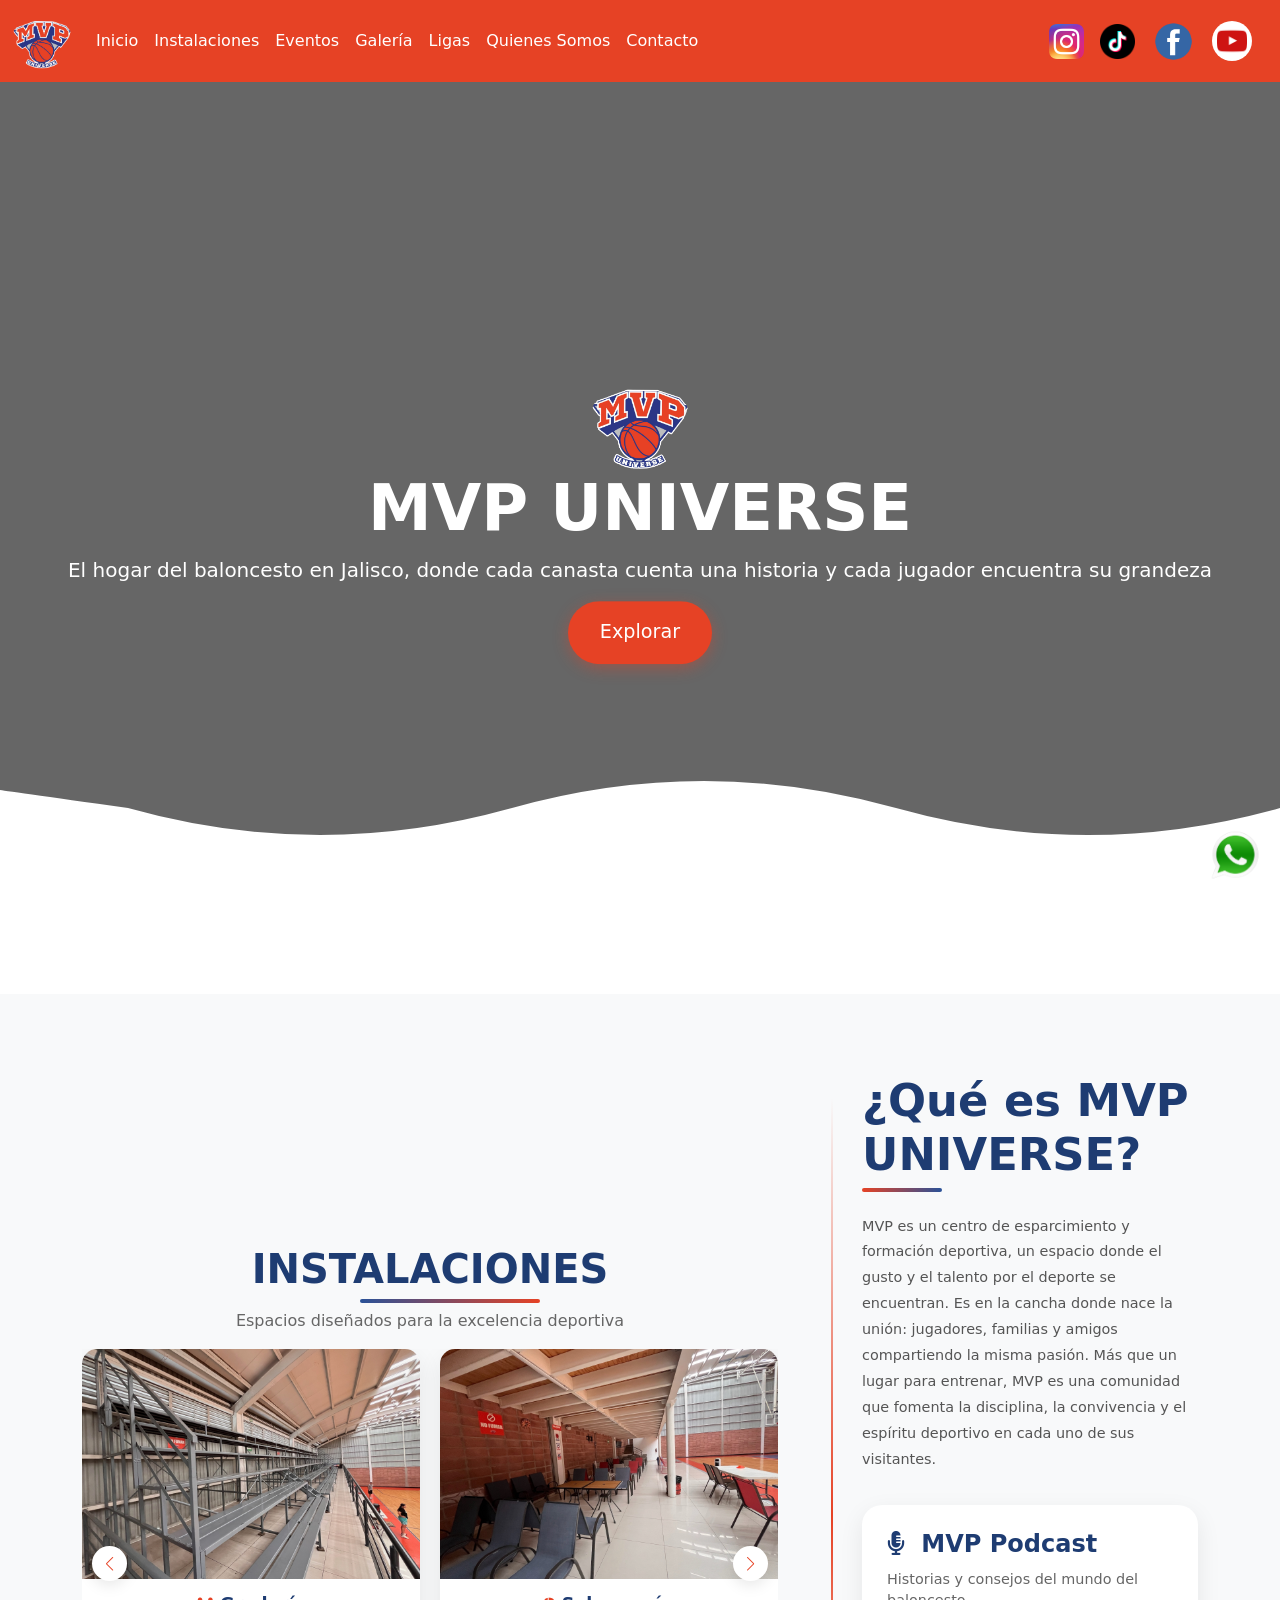
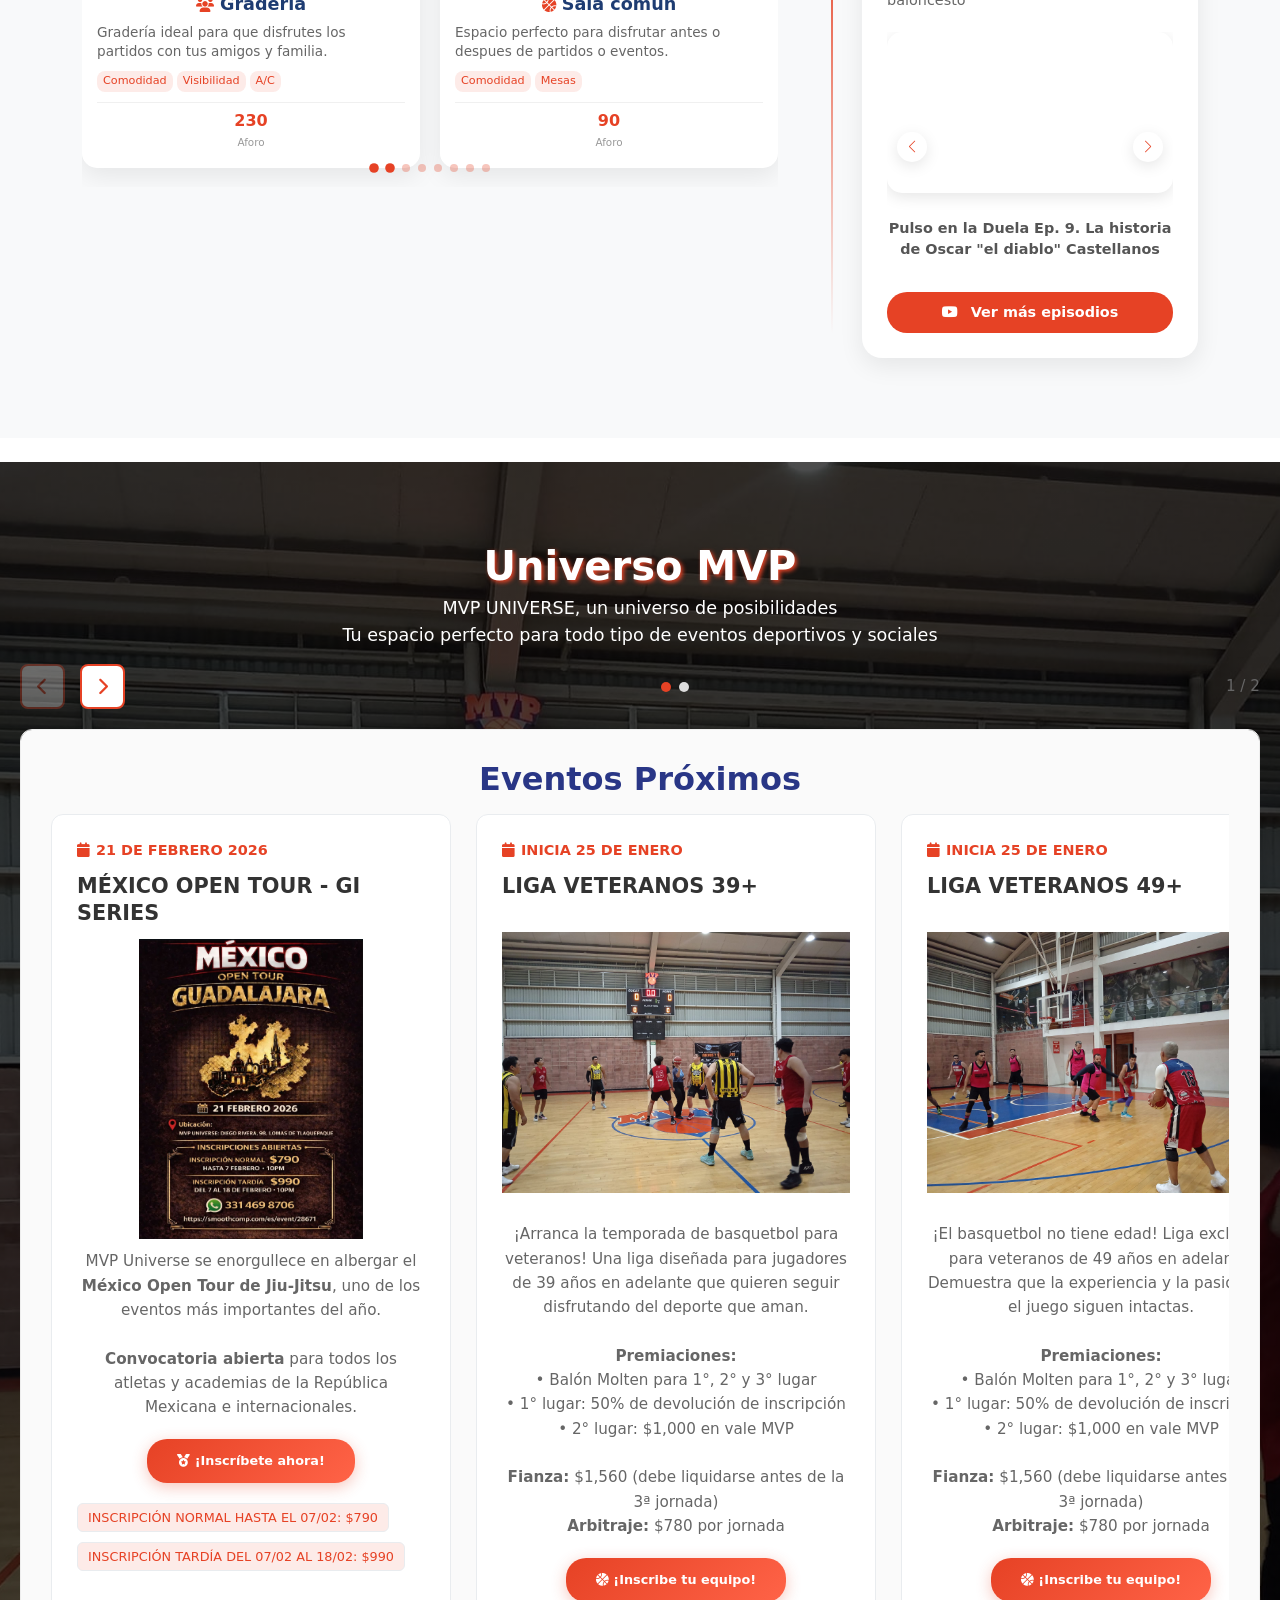
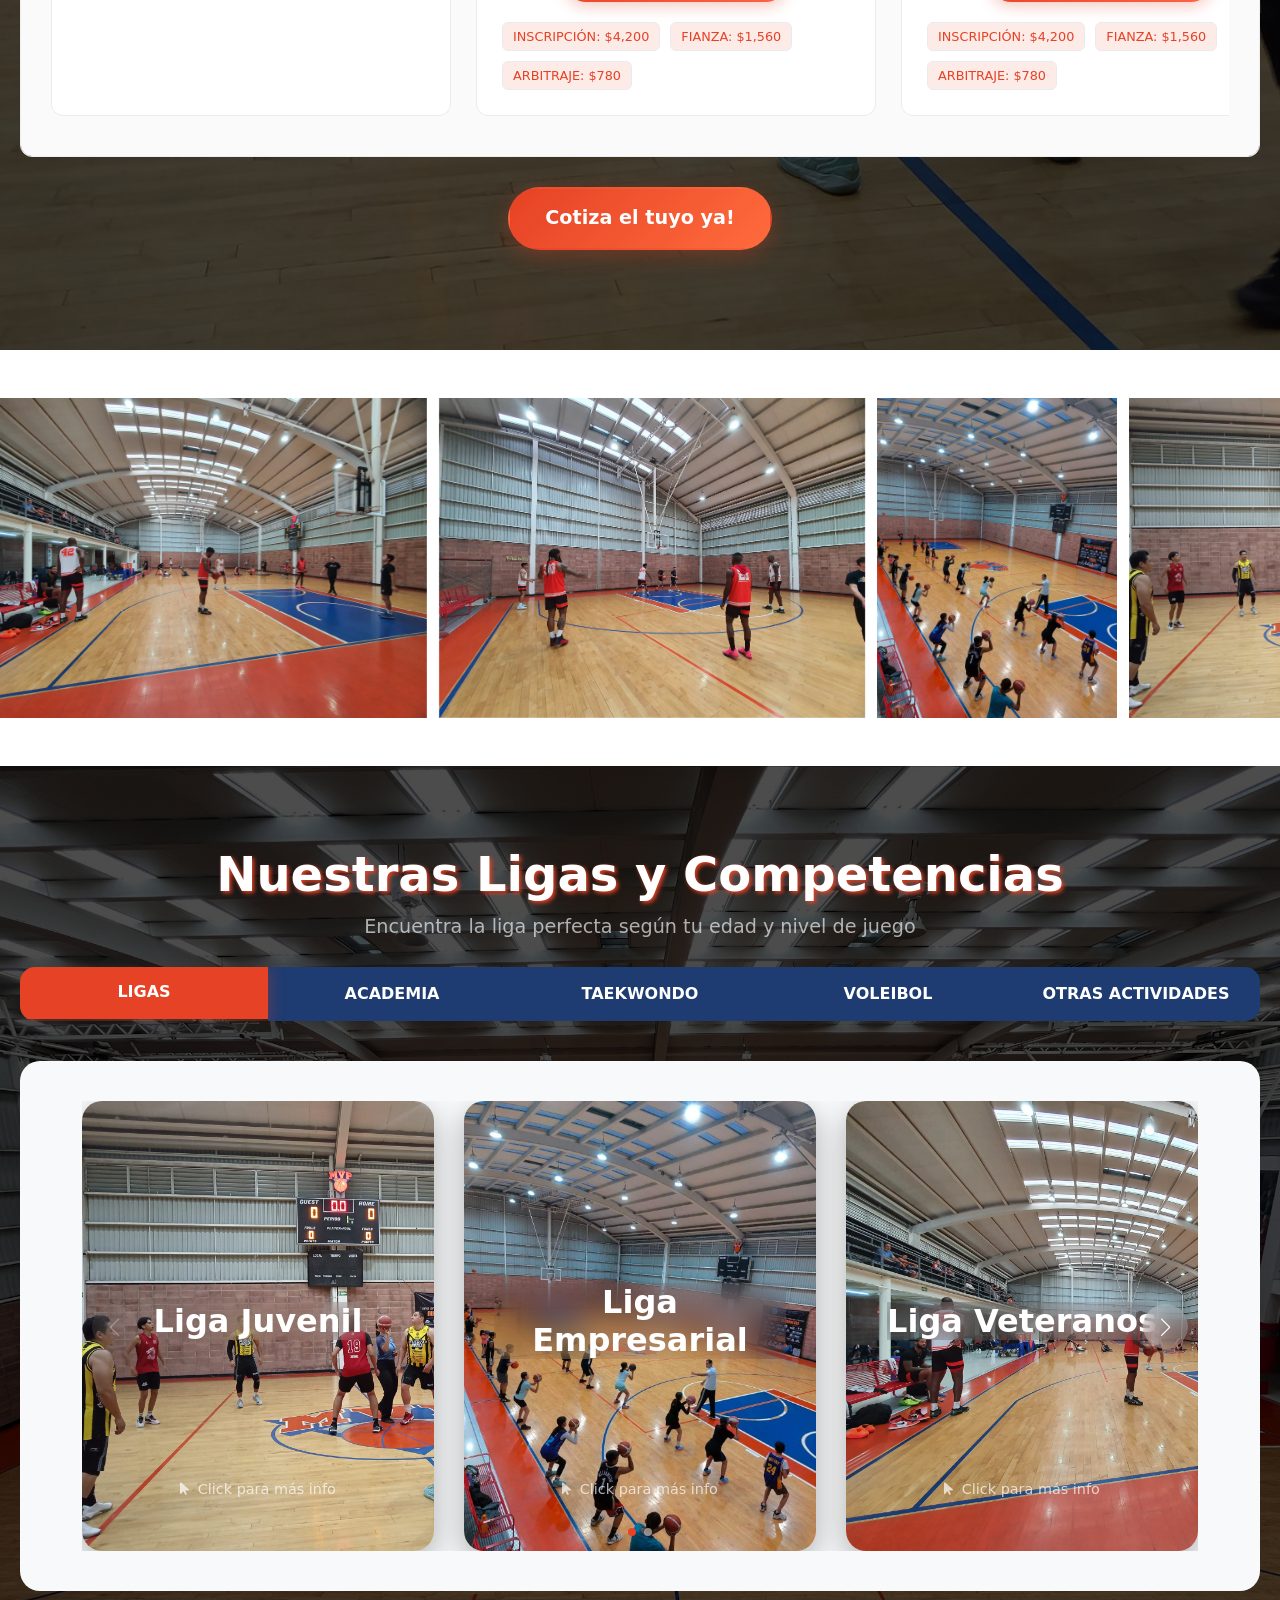
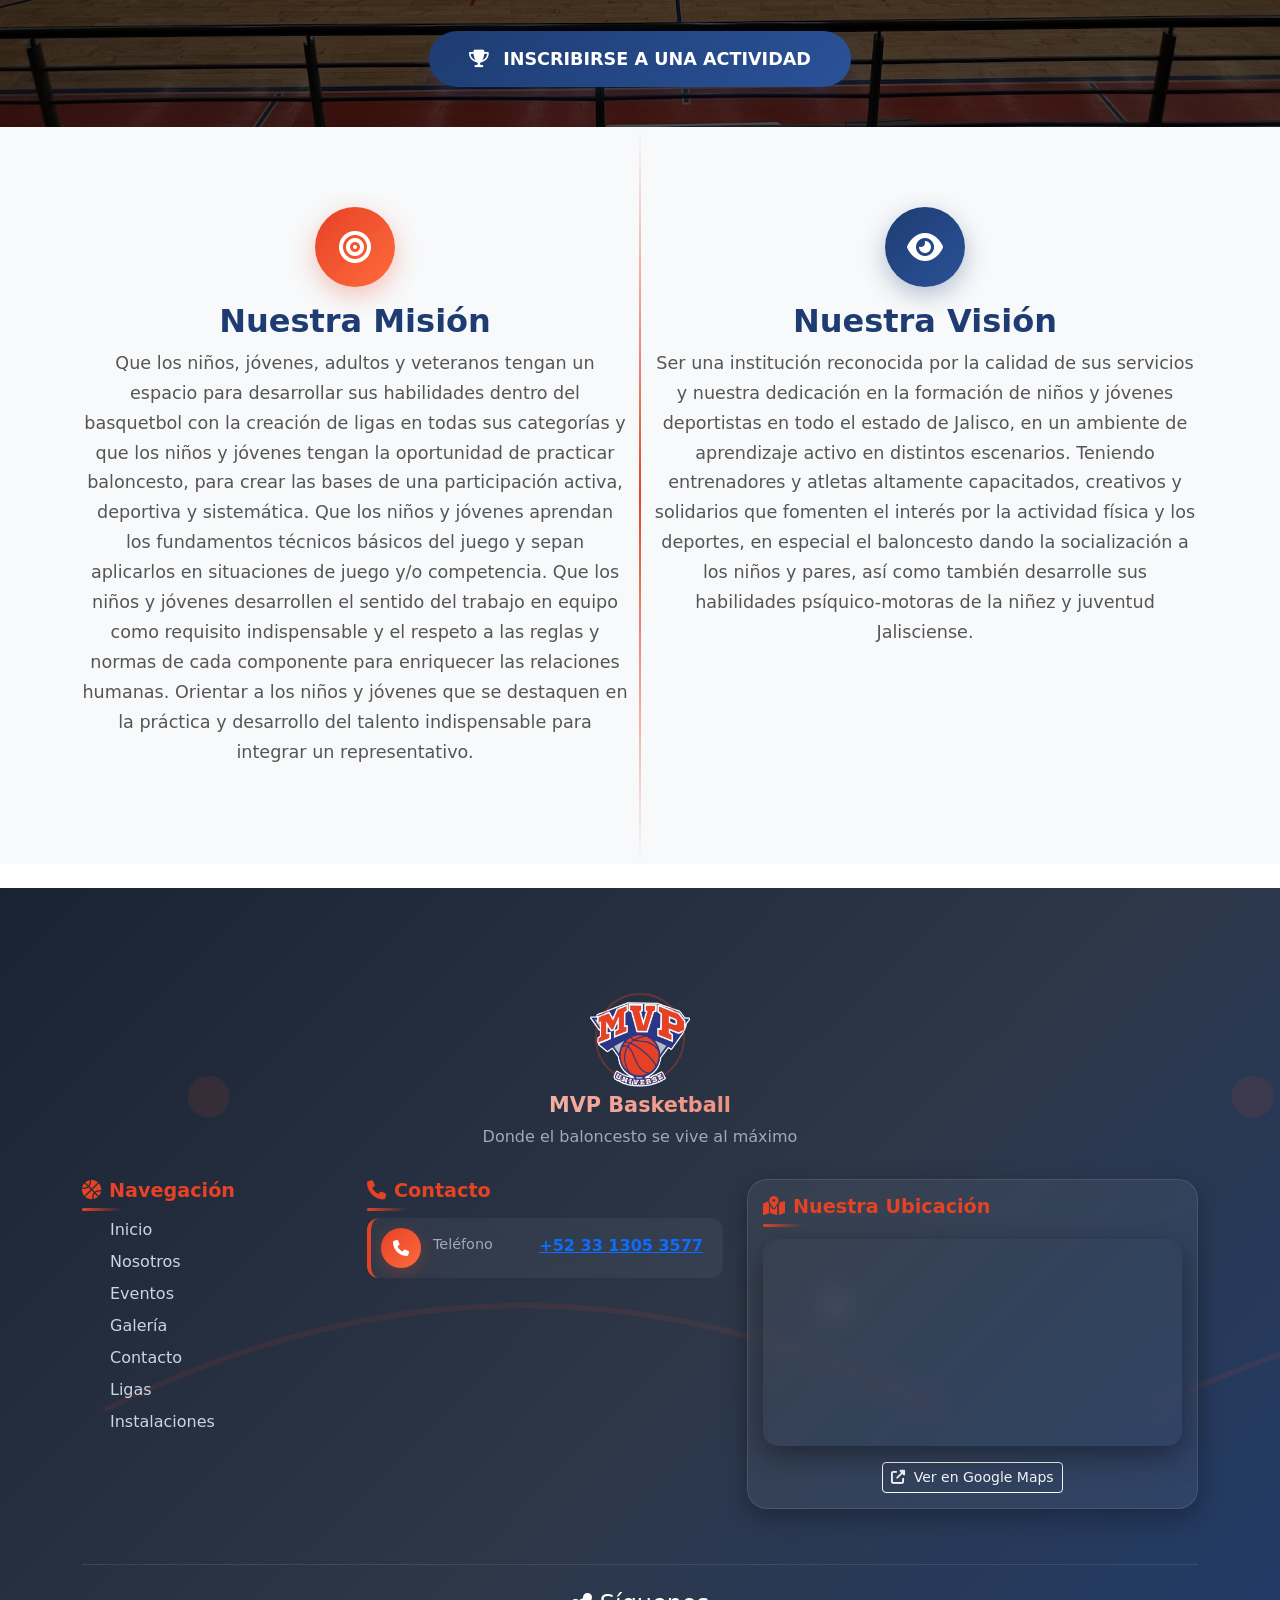
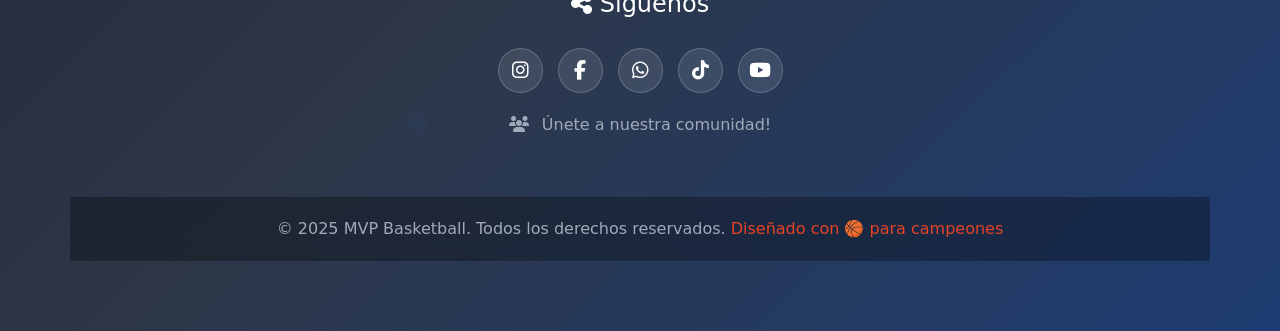
==== commit ca9730fc: "retiramos link en evento pasado" ====
--- a/index.html
+++ b/index.html
@@ -722,9 +722,6 @@
                                         <br>• 2da Sesión: 17 enero, 2 PM - 6 PM
                                         <br>• 3ra Sesión: 18 enero, 8 AM - 12 PM
                                     </div>
-                                    <a href="https://www.basketballcitycamp.com/clinicstour" target="_blank" class="mvp-event-cta">
-                                        <i class="fas fa-basketball-ball"></i> ¡Regístrate ahora!
-                                    </a>
                                     <div class="mvp-event-stats">
                                         <span class="mvp-event-stat">1 SESIÓN: $2,750</span>
                                         <span class="mvp-event-stat">2 SESIONES: $4,500</span>
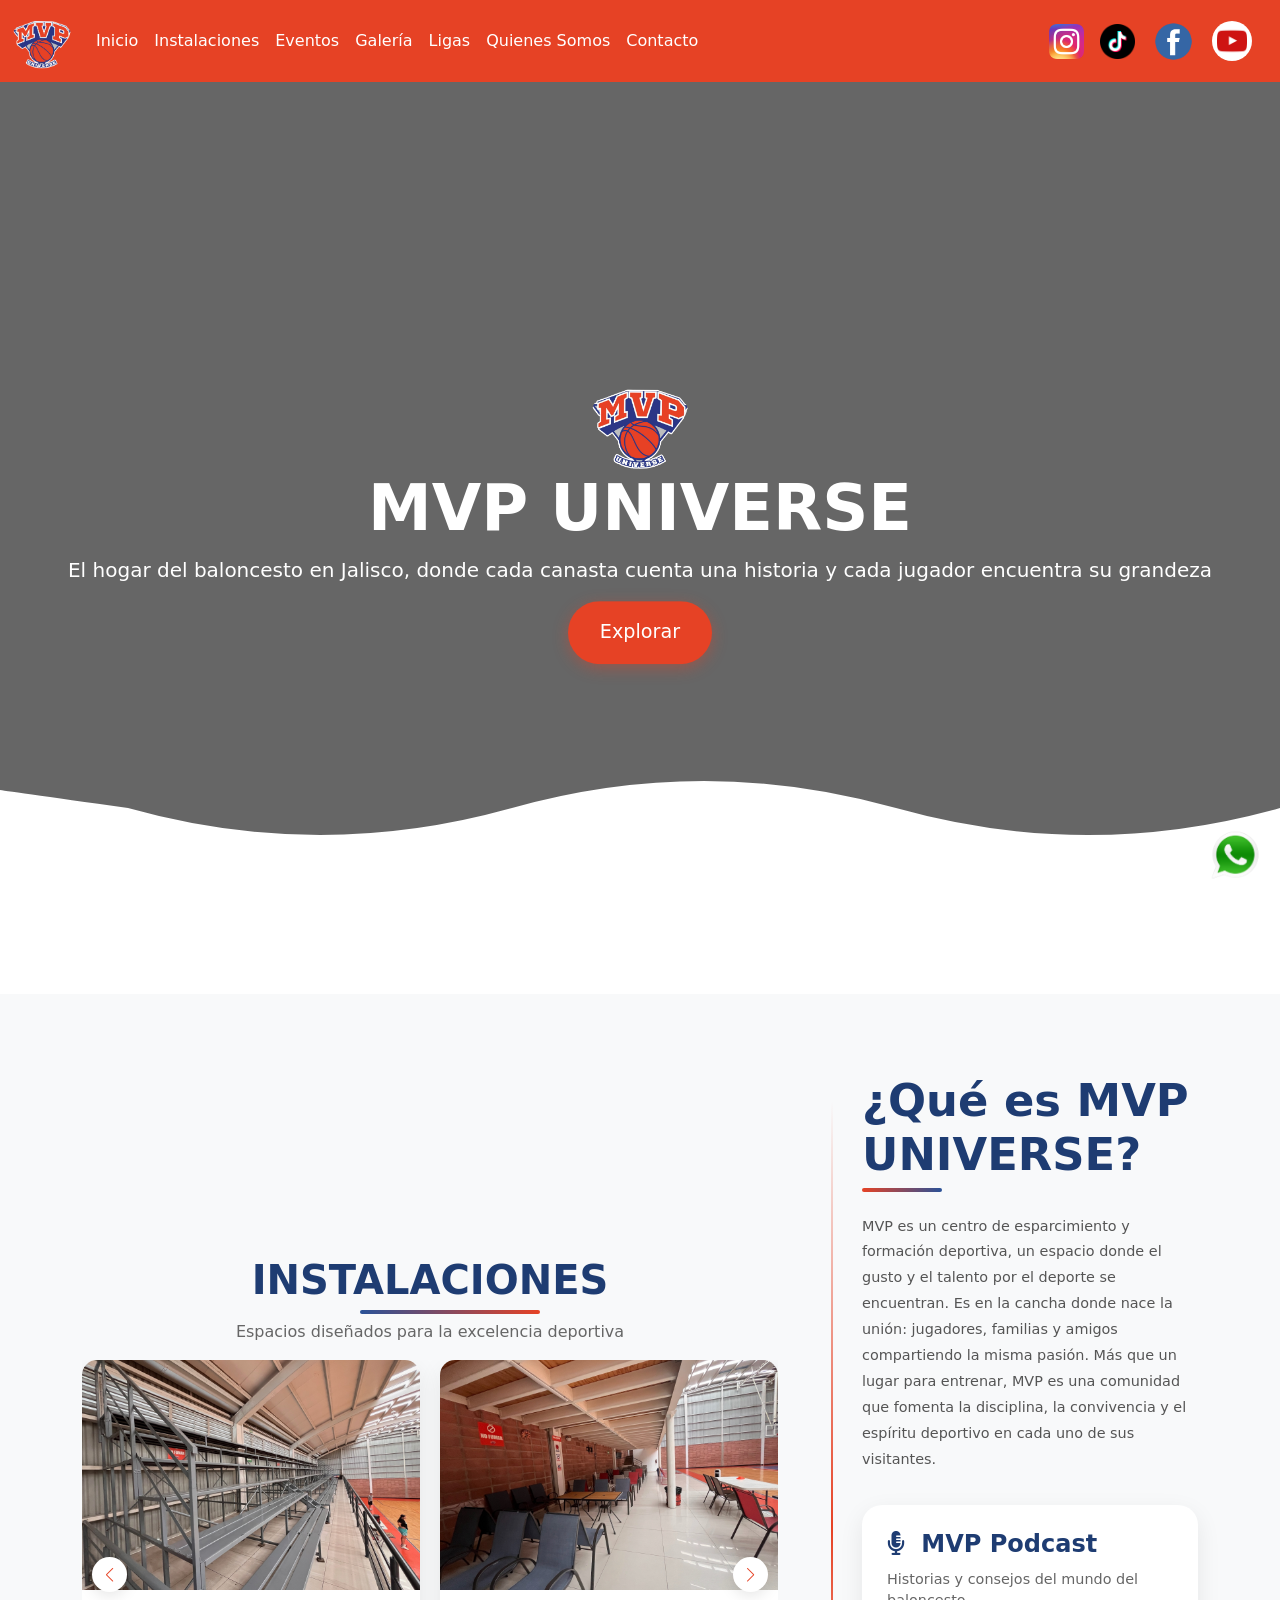
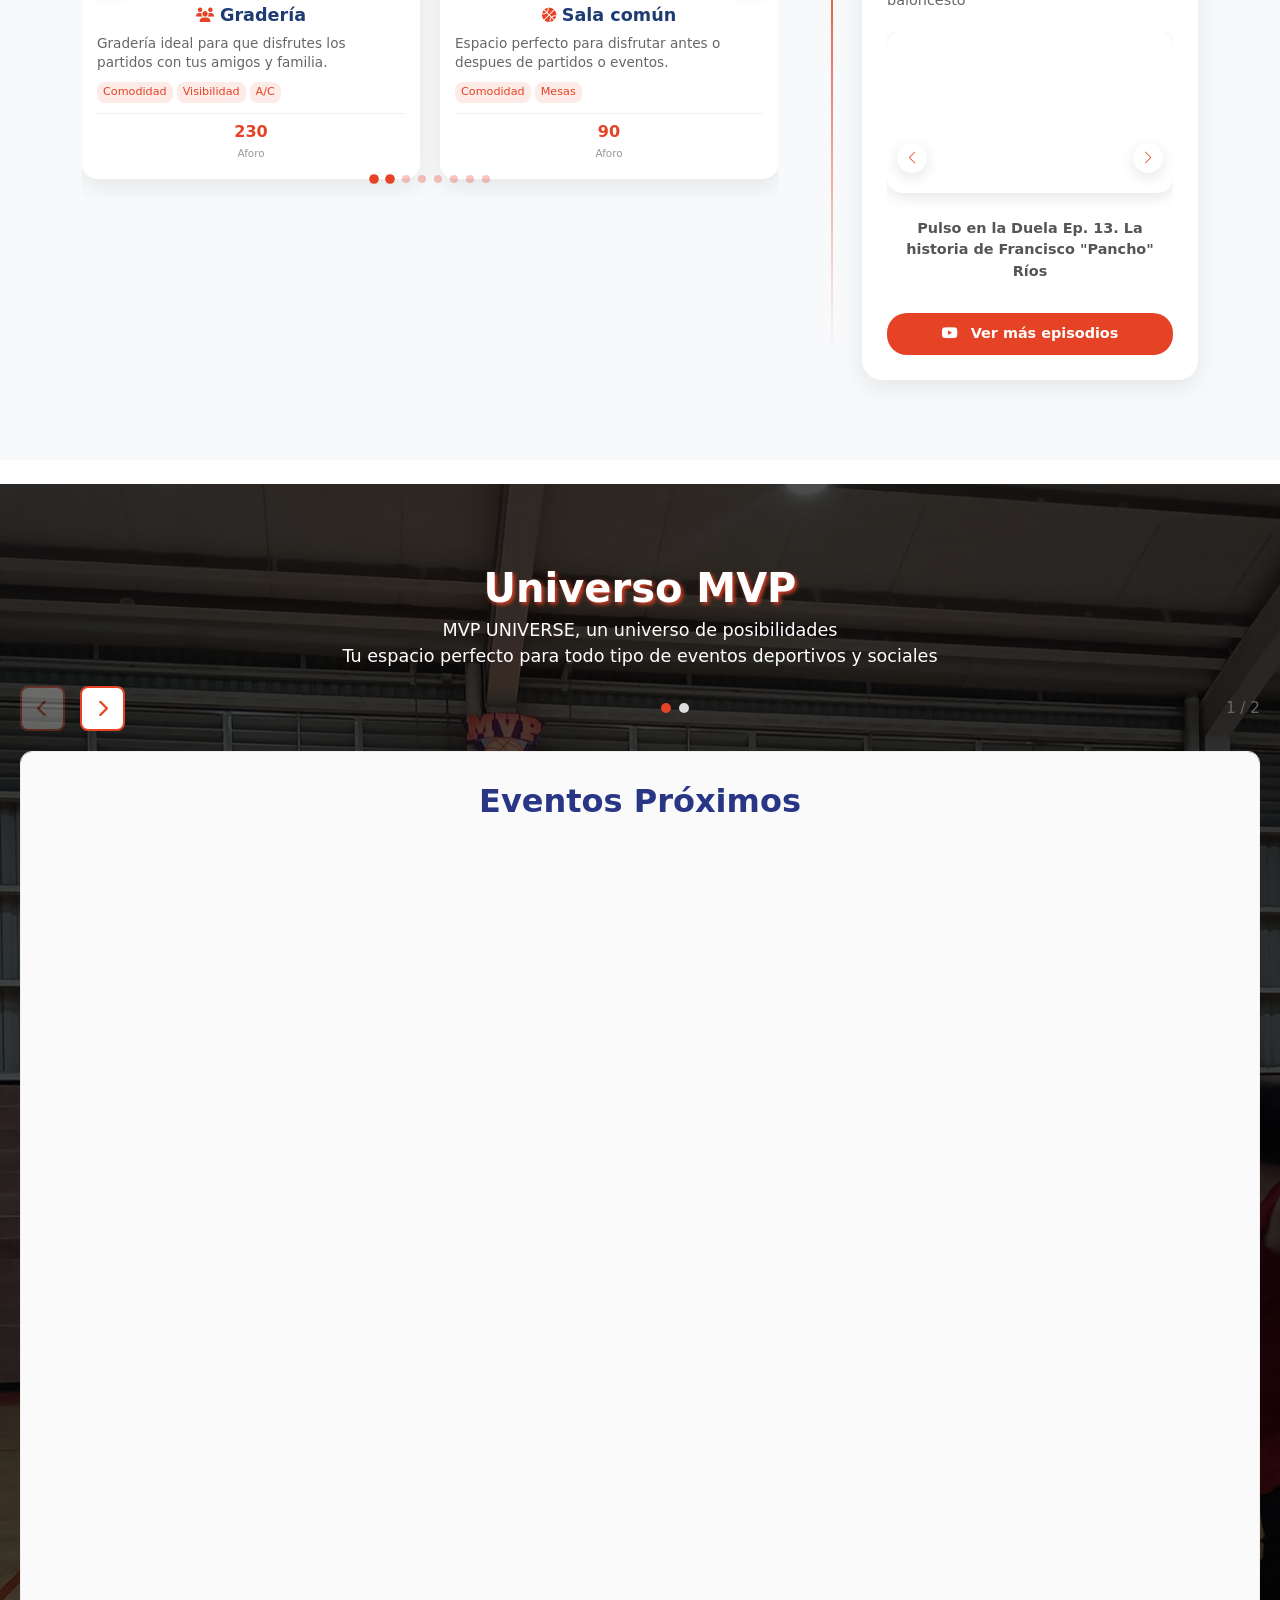
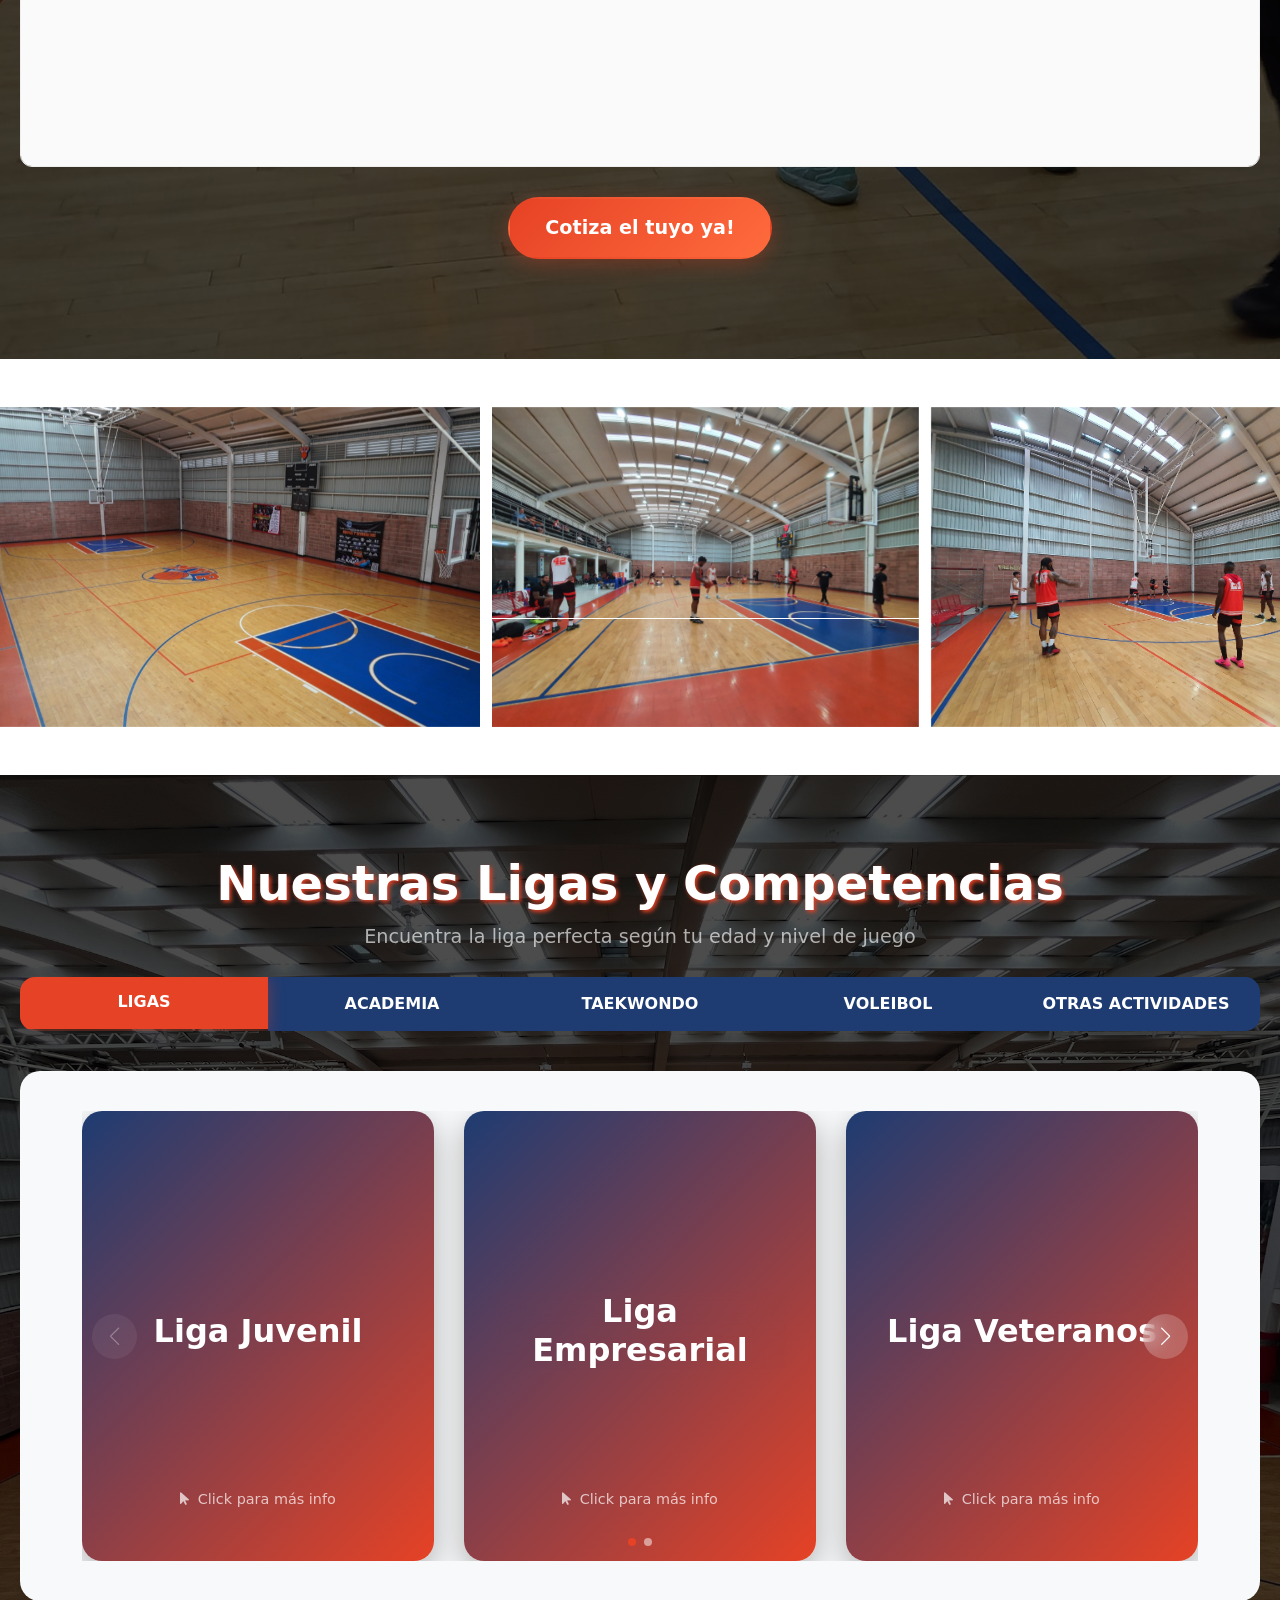
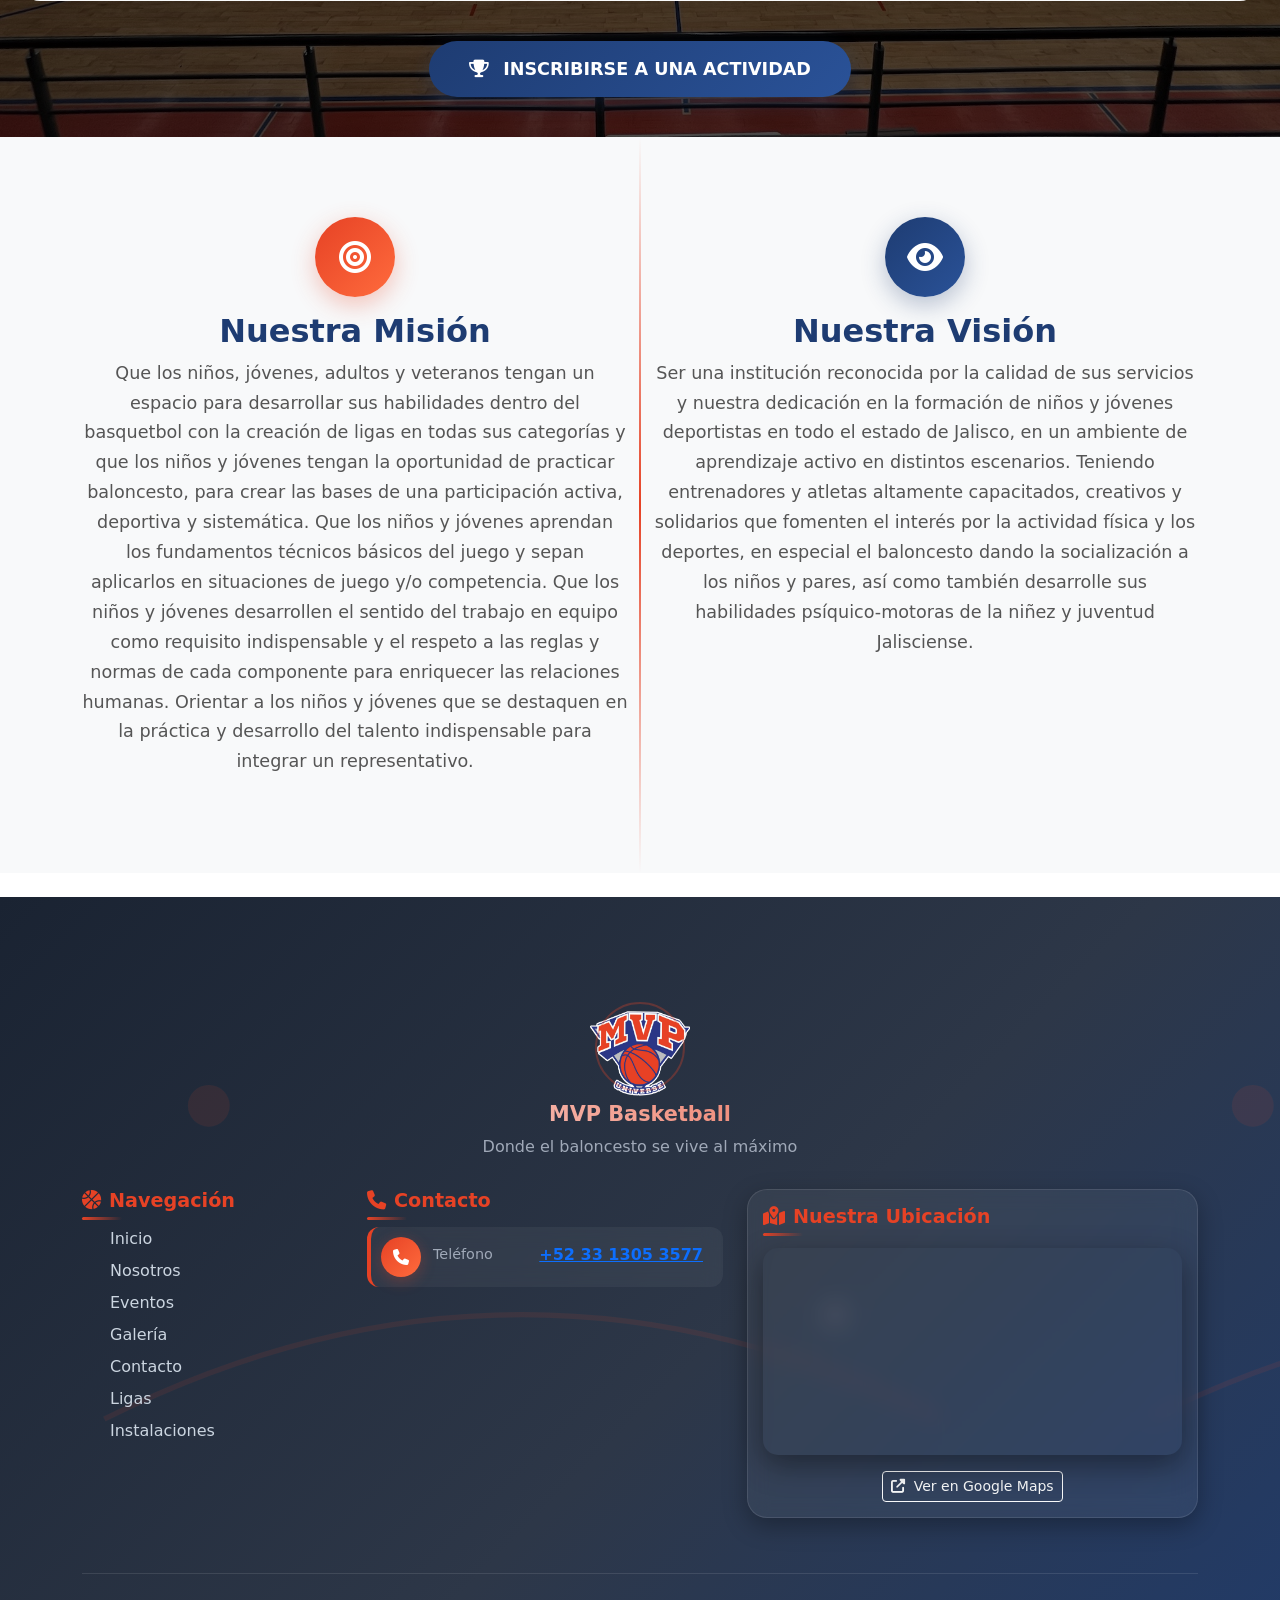
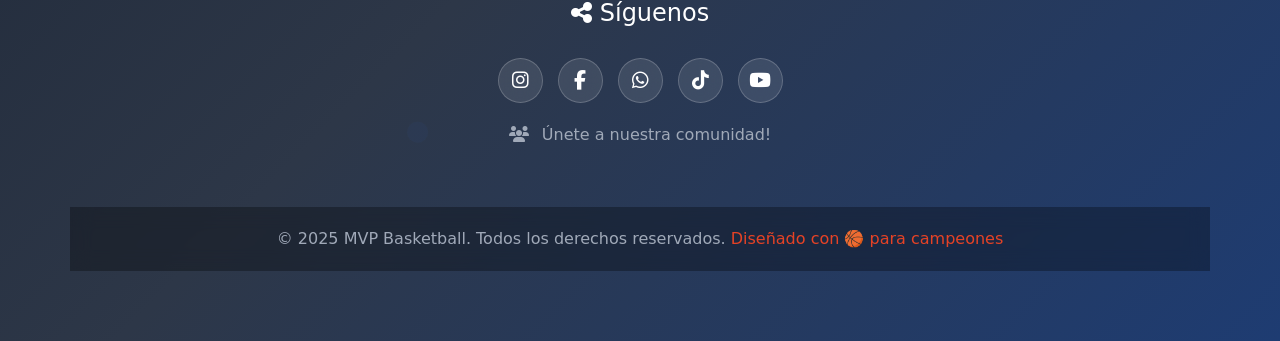
==== commit 9297ceab: "Añadimos estadisticas de ligas de veteranos" ====
--- a/index.html
+++ b/index.html
@@ -438,30 +438,31 @@
                                             <div class="swiper-slide">
                                                 <div class="podcast-video">
                                                     <iframe 
-                                                        src="https://www.youtube.com/embed/gQSaiO4ck-c" 
-                                                        title="Pulso en la Duela Ep. 9. La historia de Oscar &quot;el diablo&quot; Castellanos" 
+                                                        src="https://www.youtube.com/embed/aCHdLau-Rlo" 
+                                                        title="Pulso en la Duela EP. 13. La historia de Francisco &quot;Pancho&quot; Ríos" 
                                                         frameborder="0" 
                                                         allow="accelerometer; autoplay; clipboard-write; encrypted-media; gyroscope; picture-in-picture; web-share" 
                                                         referrerpolicy="strict-origin-when-cross-origin" 
                                                         allowfullscreen>
                                                     </iframe>
                                                 </div>
-                                                <p class="video-description">Pulso en la Duela Ep. 9. La historia de Oscar "el diablo" Castellanos</p>
+                                                <p class="video-description">Pulso en la Duela Ep. 13. La historia de Francisco "Pancho" Ríos</p>
                                             </div>
 
                                             <!-- Video 2 - MVP Total Podcast Ep. 6 -->
                                             <div class="swiper-slide">
                                                 <div class="podcast-video">
                                                     <iframe 
-                                                        src="https://www.youtube.com/embed/Oo9yK5wBecs" 
-                                                        title="MVP Total Podcast Ep. 6. Primera información del año" 
+                                                        src="https://www.youtube.com/embed/kmP0y7WHU5o" 
+                                                        title="MVP Total Podcast Ep. 8. Próximos eventos." 
                                                         frameborder="0" 
                                                         allow="accelerometer; autoplay; clipboard-write; encrypted-media; gyroscope; picture-in-picture; web-share" 
                                                         referrerpolicy="strict-origin-when-cross-origin" 
                                                         allowfullscreen>
                                                     </iframe>
-                                                </div>
-                                                <p class="video-description">MVP Total Podcast Ep. 6. Primera información del año</p>
+                                                    
+                                                </div>
+                                                <p class="video-description">MVP Total Podcast Ep. 8. Próximos eventos.</p>
                                             </div>
 
                                             <!-- Video 3 -->
@@ -520,86 +521,10 @@
                 <div class="mvp-carousel-container">
                     <div class="mvp-carousel-wrapper" id="carouselWrapper">
                         
-                        <!-- SLIDE 1: EVENTOS RECIENTES -->
+                        <!-- SLIDE 1: EVENTOS PROXIMOS -->
                         <div class="mvp-carousel-slide">
                             <h3 class="mvp-events-title-prox">Eventos Próximos</h3>
                             <div class="mvp-masonry-grid">
-                                <div class="mvp-event-card wide">
-                                    <div class="mvp-event-date">
-                                        <i class="fas fa-calendar"></i>
-                                        21 DE FEBRERO 2026
-                                    </div>
-                                    <div class="mvp-event-title">MÉXICO OPEN TOUR - GI SERIES</div>
-                                    <div class="mvp-event-description">
-                                        <img src="noticias/mexico_open_tour_jjt.jpeg" alt="México Open Tour Guadalajara">
-                                        MVP Universe se enorgullece en albergar el <strong>México Open Tour de Jiu-Jitsu</strong>, uno de los eventos más importantes del año.
-                                        <br><br>
-                                        <strong>Convocatoria abierta</strong> para todos los atletas y academias de la República Mexicana e internacionales.
-                                    </div>
-                                    <a href="https://smoothcomp.com/es/event/28671" target="_blank" class="mvp-event-cta">
-                                        <i class="fas fa-medal"></i> ¡Inscríbete ahora!
-                                    </a>
-                                    <div class="mvp-event-stats">
-                                        <span class="mvp-event-stat">INSCRIPCIÓN NORMAL HASTA EL 07/02: $790</span>
-                                        <span class="mvp-event-stat">INSCRIPCIÓN TARDÍA DEL 07/02 AL 18/02: $990</span>
-                                    </div>
-                                </div>
-
-                                <div class="mvp-event-card wide">
-                                    <div class="mvp-event-date">
-                                        <i class="fas fa-calendar"></i>
-                                        INICIA 25 DE ENERO
-                                    </div>
-                                    <div class="mvp-event-title">LIGA VETERANOS 39+</div>
-                                    <div class="mvp-event-description">
-                                        <img src="carrusel/CARRUSEL_5.jpg" alt="Liga Veteranos 39+">
-                                        ¡Arranca la temporada de basquetbol para veteranos! Una liga diseñada para jugadores de 39 años en adelante que quieren seguir disfrutando del deporte que aman.
-                                        <br><br>
-                                        <strong>Premiaciones:</strong>
-                                        <br>• Balón Molten para 1°, 2° y 3° lugar
-                                        <br>• 1° lugar: 50% de devolución de inscripción
-                                        <br>• 2° lugar: $1,000 en vale MVP
-                                        <br><br>
-                                        <strong>Fianza:</strong> $1,560 (debe liquidarse antes de la 3ª jornada)
-                                        <br><strong>Arbitraje:</strong> $780 por jornada
-                                    </div>
-                                    <a href="https://wa.me/523338395034?text=Hola%20quiero%20info%20de%20Liga%20Veteranos%2039+" target="_blank" class="mvp-event-cta">
-                                        <i class="fas fa-basketball-ball"></i> ¡Inscribe tu equipo!
-                                    </a>
-                                    <div class="mvp-event-stats">
-                                        <span class="mvp-event-stat">INSCRIPCIÓN: $4,200</span>
-                                        <span class="mvp-event-stat">FIANZA: $1,560</span>
-                                        <span class="mvp-event-stat">ARBITRAJE: $780</span>
-                                    </div>
-                                </div>
-
-                                <div class="mvp-event-card wide">
-                                    <div class="mvp-event-date">
-                                        <i class="fas fa-calendar"></i>
-                                        INICIA 25 DE ENERO
-                                    </div>
-                                    <div class="mvp-event-title">LIGA VETERANOS 49+</div>
-                                    <div class="mvp-event-description">
-                                        <img src="carrusel/CARRUSEL_8.jpg" alt="Liga Veteranos 49+">
-                                        ¡El basquetbol no tiene edad! Liga exclusiva para veteranos de 49 años en adelante. Demuestra que la experiencia y la pasión por el juego siguen intactas.
-                                        <br><br>
-                                        <strong>Premiaciones:</strong>
-                                        <br>• Balón Molten para 1°, 2° y 3° lugar
-                                        <br>• 1° lugar: 50% de devolución de inscripción
-                                        <br>• 2° lugar: $1,000 en vale MVP
-                                        <br><br>
-                                        <strong>Fianza:</strong> $1,560 (debe liquidarse antes de la 3ª jornada)
-                                        <br><strong>Arbitraje:</strong> $780 por jornada
-                                    </div>
-                                    <a href="https://wa.me/523338395034?text=Hola%20quiero%20info%20de%20Liga%20Veteranos%2049+" target="_blank" class="mvp-event-cta">
-                                        <i class="fas fa-basketball-ball"></i> ¡Inscribe tu equipo!
-                                    </a>
-                                    <div class="mvp-event-stats">
-                                        <span class="mvp-event-stat">INSCRIPCIÓN: $4,200</span>
-                                        <span class="mvp-event-stat">FIANZA: $1,560</span>
-                                        <span class="mvp-event-stat">ARBITRAJE: $780</span>
-                                    </div>
-                                </div>
                             </div>
                         </div>
 
@@ -726,6 +651,21 @@
                                         <span class="mvp-event-stat">1 SESIÓN: $2,750</span>
                                         <span class="mvp-event-stat">2 SESIONES: $4,500</span>
                                         <span class="mvp-event-stat">3 SESIONES: $4,850</span>
+                                    </div>
+                                </div>
+                                <div class="mvp-event-card wide">
+                                    <div class="mvp-event-date">
+                                        <i class="fas fa-calendar"></i>
+                                        21 DE FEBRERO 2026
+                                    </div>
+                                    <div class="mvp-event-title">MÉXICO OPEN TOUR - GI SERIES</div>
+                                    <div class="mvp-event-description">
+                                        <img src="noticias/mexico_open_tour_jjt.jpeg" alt="México Open Tour Guadalajara">
+                                        MVP Universe se enorgullece en albergar el <strong>México Open Tour de Jiu-Jitsu</strong>, uno de los eventos más importantes del año.
+                                        <br><br>
+                                        <strong>Convocatoria abierta</strong> para todos los atletas y academias de la República Mexicana e internacionales.
+                                    </div>
+                                    <div class="mvp-event-stats">
                                     </div>
                                 </div>
                             </div>
@@ -798,7 +738,7 @@
                                             <div class="swiper-slide">
                                                 <div class="flip-card" onclick="flipCard(this)">
                                                     <div class="flip-card-inner">
-                                                        <div class="flip-card-front" style="background-image: url('carrusel/CARRUSEL_5.jpg');">
+                                                        <div class="flip-card-front">
                                                             <h3 class="league-name">Liga Juvenil</h3>
                                                             <div class="click-hint">
                                                                 <i class="fas fa-mouse-pointer me-1"></i>
@@ -842,7 +782,7 @@
                                             <div class="swiper-slide">
                                                 <div class="flip-card" onclick="flipCard(this)">
                                                     <div class="flip-card-inner">
-                                                        <div class="flip-card-front" style="background-image: url('carrusel/CARRUSEL_4.jpg');">
+                                                        <div class="flip-card-front">
                                                             <h3 class="league-name">Liga Empresarial</h3>
                                                             <div class="click-hint">
                                                                 <i class="fas fa-mouse-pointer me-1"></i>
@@ -886,7 +826,7 @@
                                             <div class="swiper-slide">
                                                 <div class="flip-card" onclick="flipCard(this)">
                                                     <div class="flip-card-inner">
-                                                        <div class="flip-card-front " style="background-image: url('carrusel/CARRUSEL_2.jpg');">
+                                                        <div class="flip-card-front ">
                                                             <h3 class="league-name">Liga Veteranos</h3>
                                                             <div class="click-hint">
                                                                 <i class="fas fa-mouse-pointer me-1"></i>
@@ -901,7 +841,7 @@
                                                             <div class="info-grid">
                                                                 <div class="info-item">
                                                                     <div class="info-label">Edades</div>
-                                                                    <div class="info-value">39+ años</div>
+                                                                    <div class="info-value">39+ años y 49+ años</div>
                                                                 </div>
                                                                 <div class="info-item">
                                                                     <div class="info-label">Horario</div>
@@ -921,7 +861,7 @@
                                                                 <a href="https://wa.me/523338302580?text=Info Liga Veteranos" target="_blank" class="btn-info">
                                                                     <i class="fab fa-whatsapp me-1"></i>Más Info
                                                                 </a>
-                                                                <a href="https://basket.controldeporte.com/torneo/statistics/2" target="_blank" class="btn-stats">
+                                                                <a href="estadisticas/estadisticas.html" target="_blank" class="btn-stats">
                                                                     <i class="fas fa-chart-bar me-1"></i>Estadísticas
                                                                 </a>
                                                             </div>
@@ -934,7 +874,7 @@
                                             <div class="swiper-slide">
                                                 <div class="flip-card" onclick="flipCard(this)">
                                                     <div class="flip-card-inner">
-                                                        <div class="flip-card-front " style="background-image: url('carrusel/CARRUSEL_3.jpg');">
+                                                        <div class="flip-card-front ">
                                                             <h3 class="league-name">Liga Libre</h3>
                                                             <div class="click-hint">
                                                                 <i class="fas fa-mouse-pointer me-1"></i>
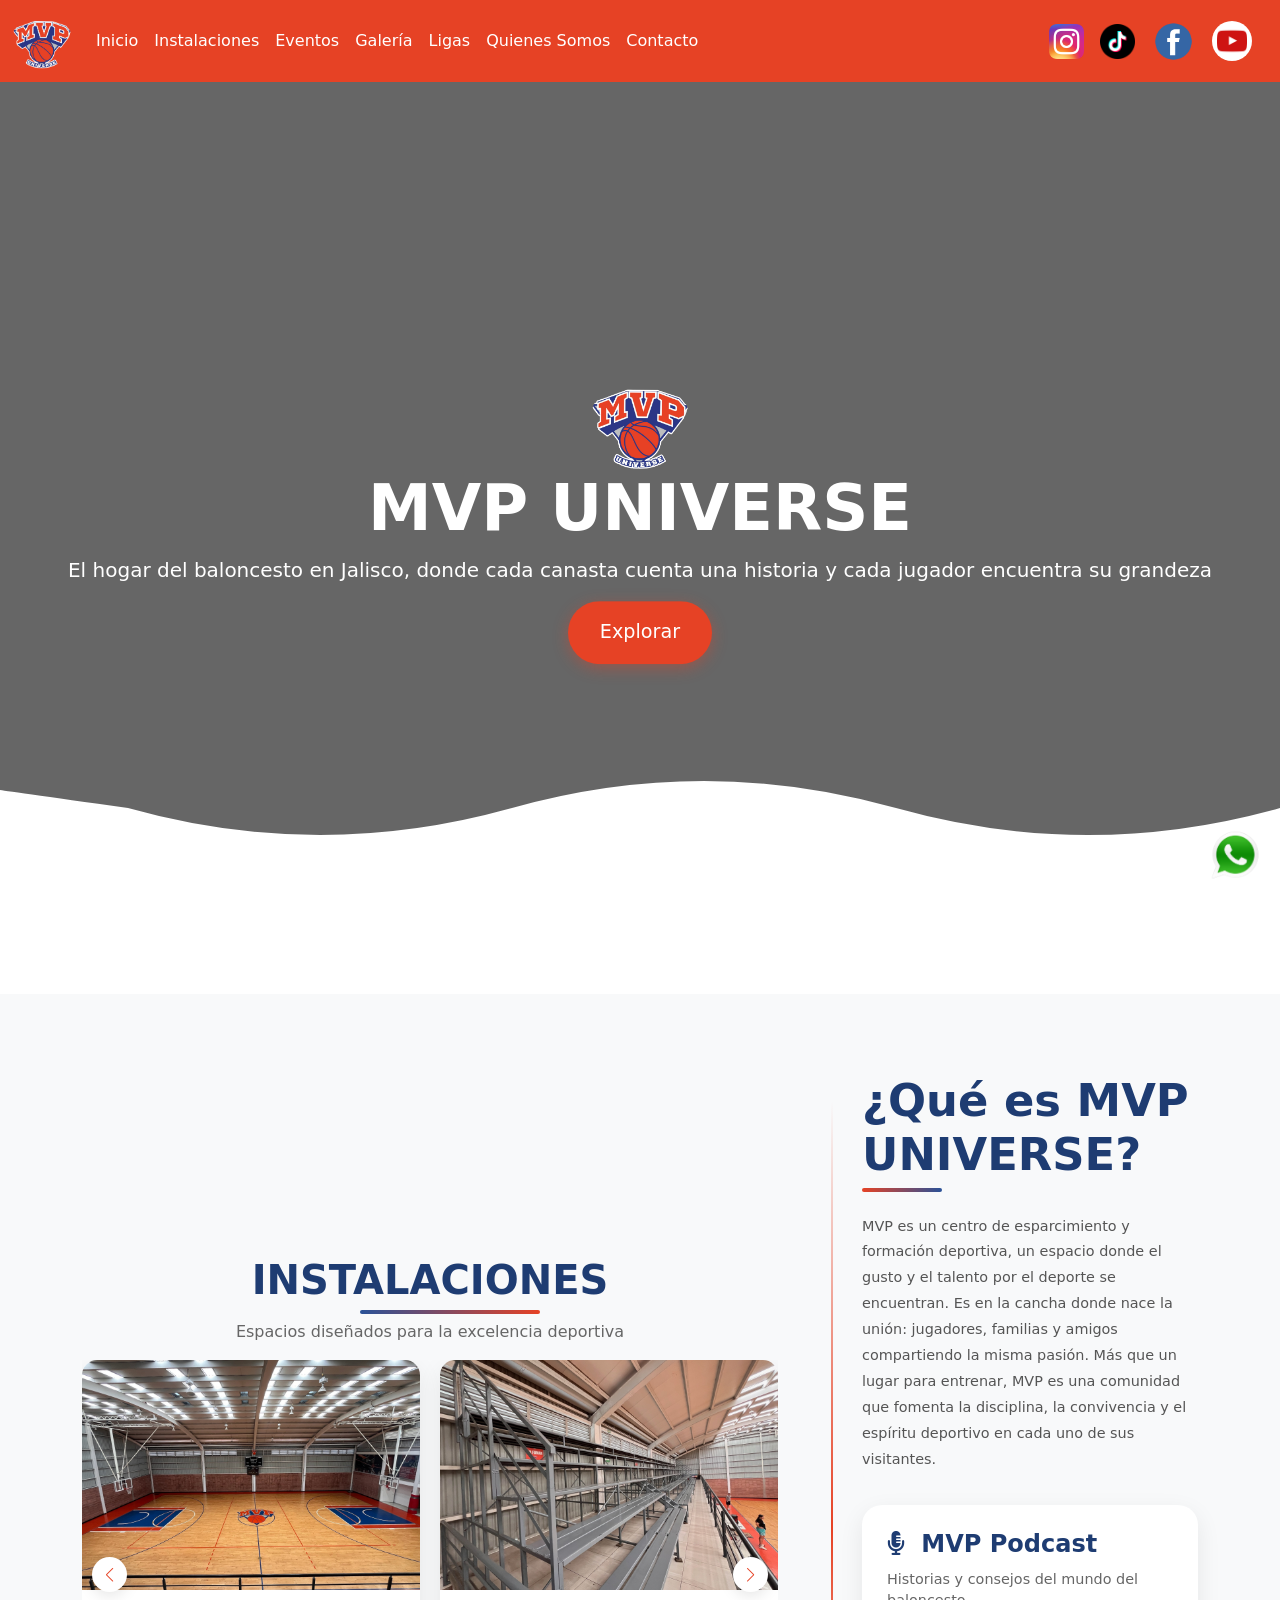
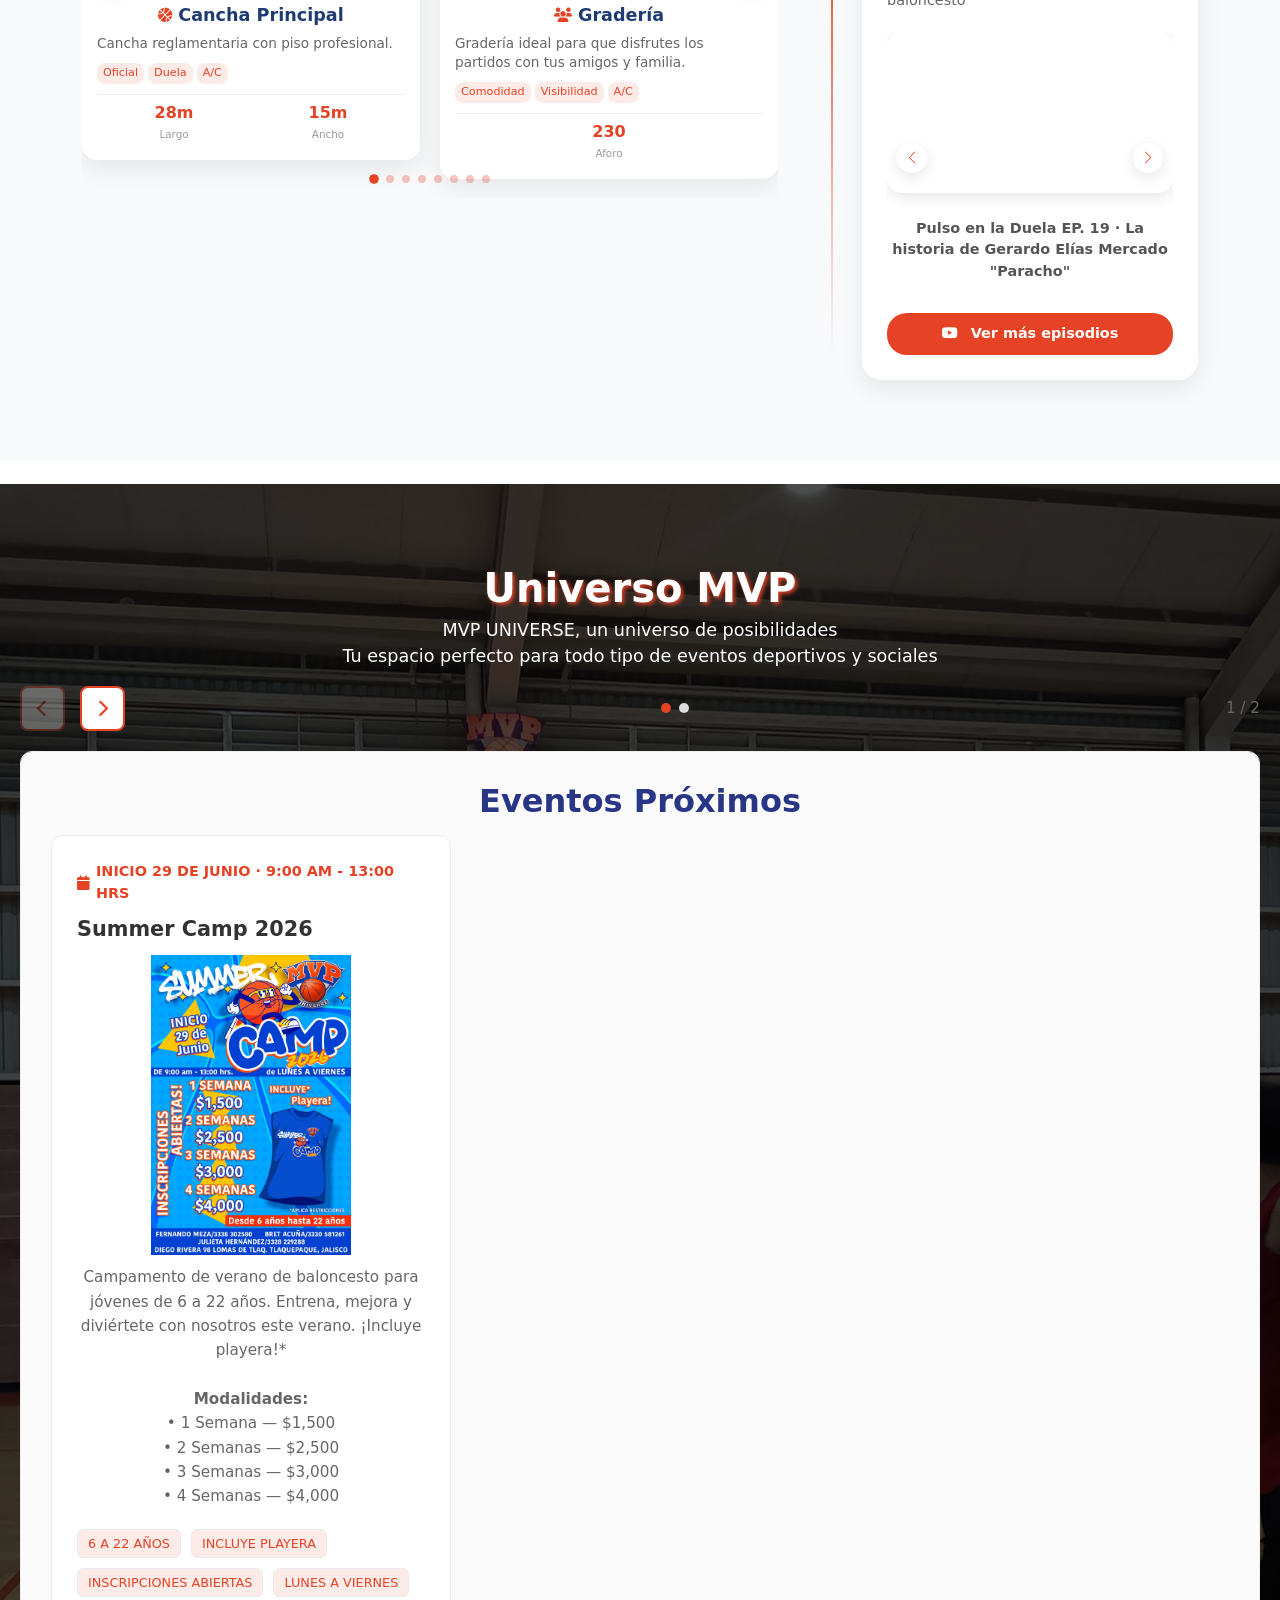
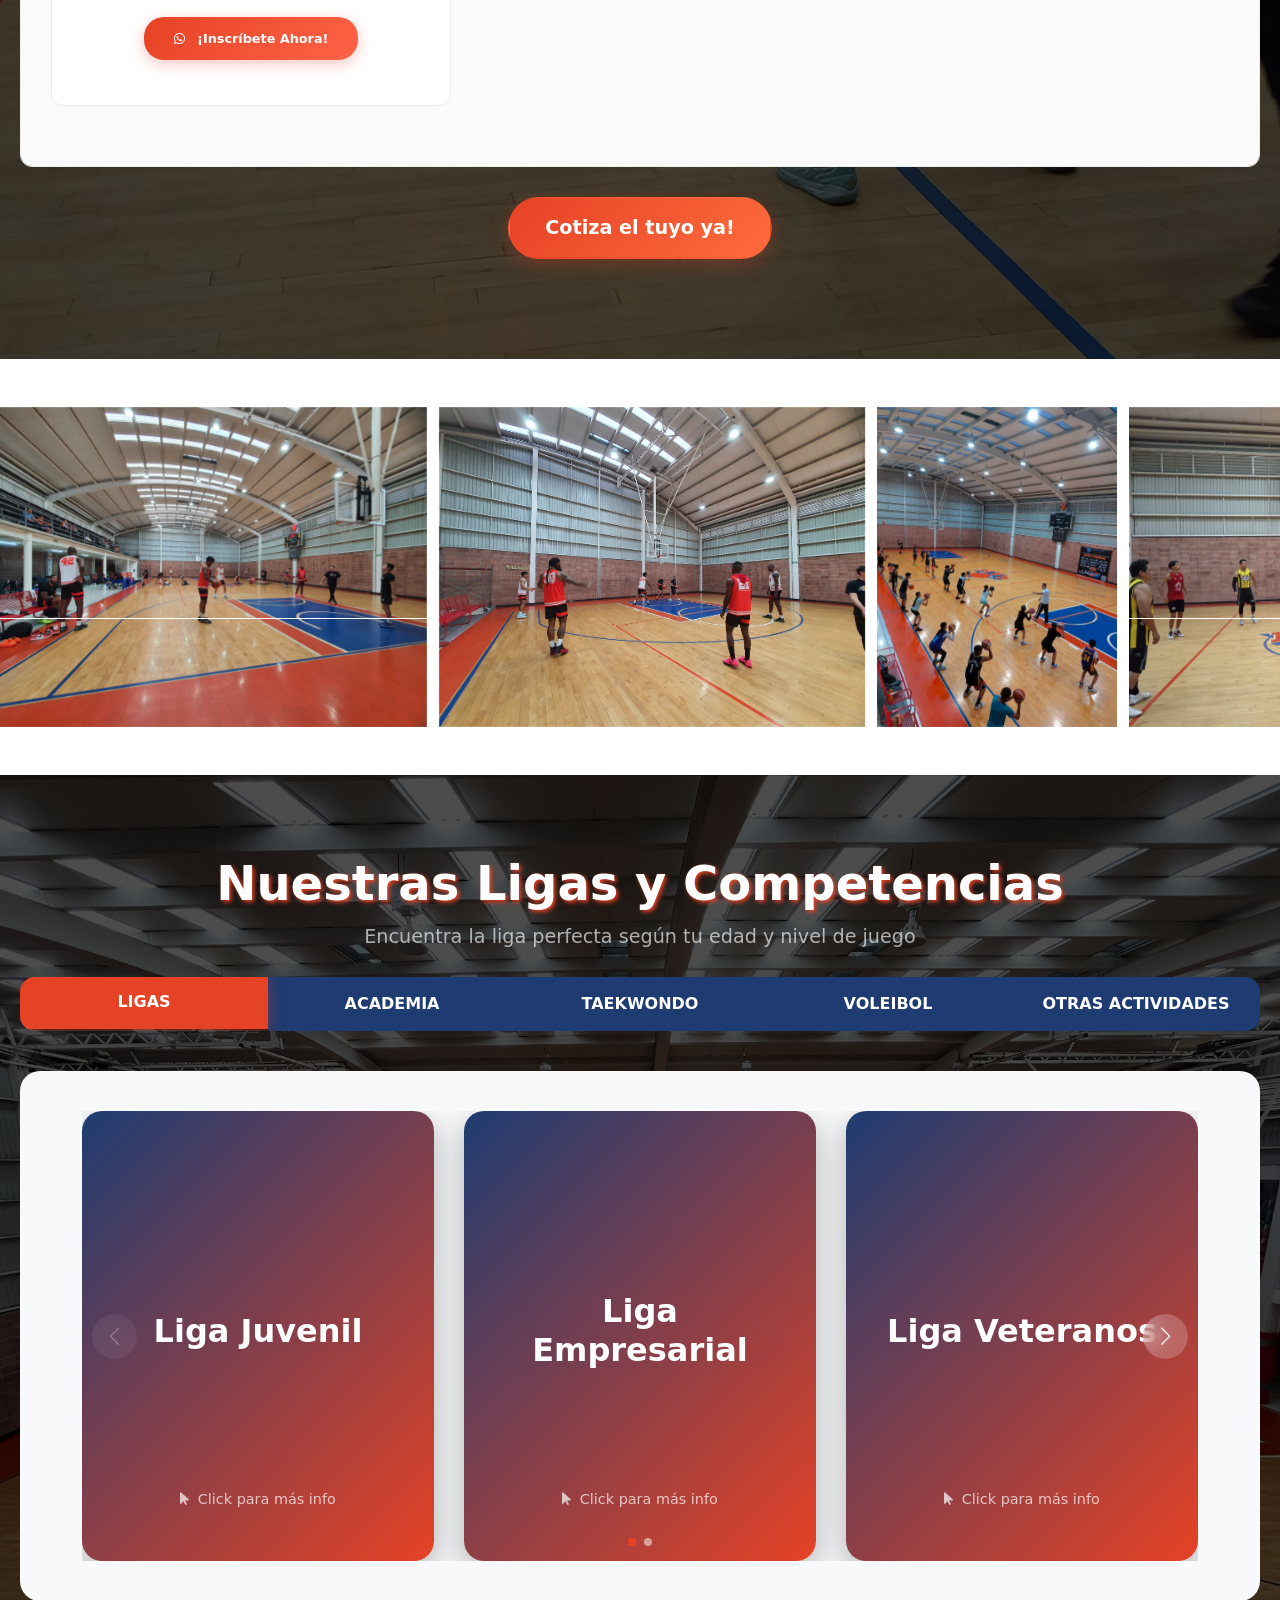
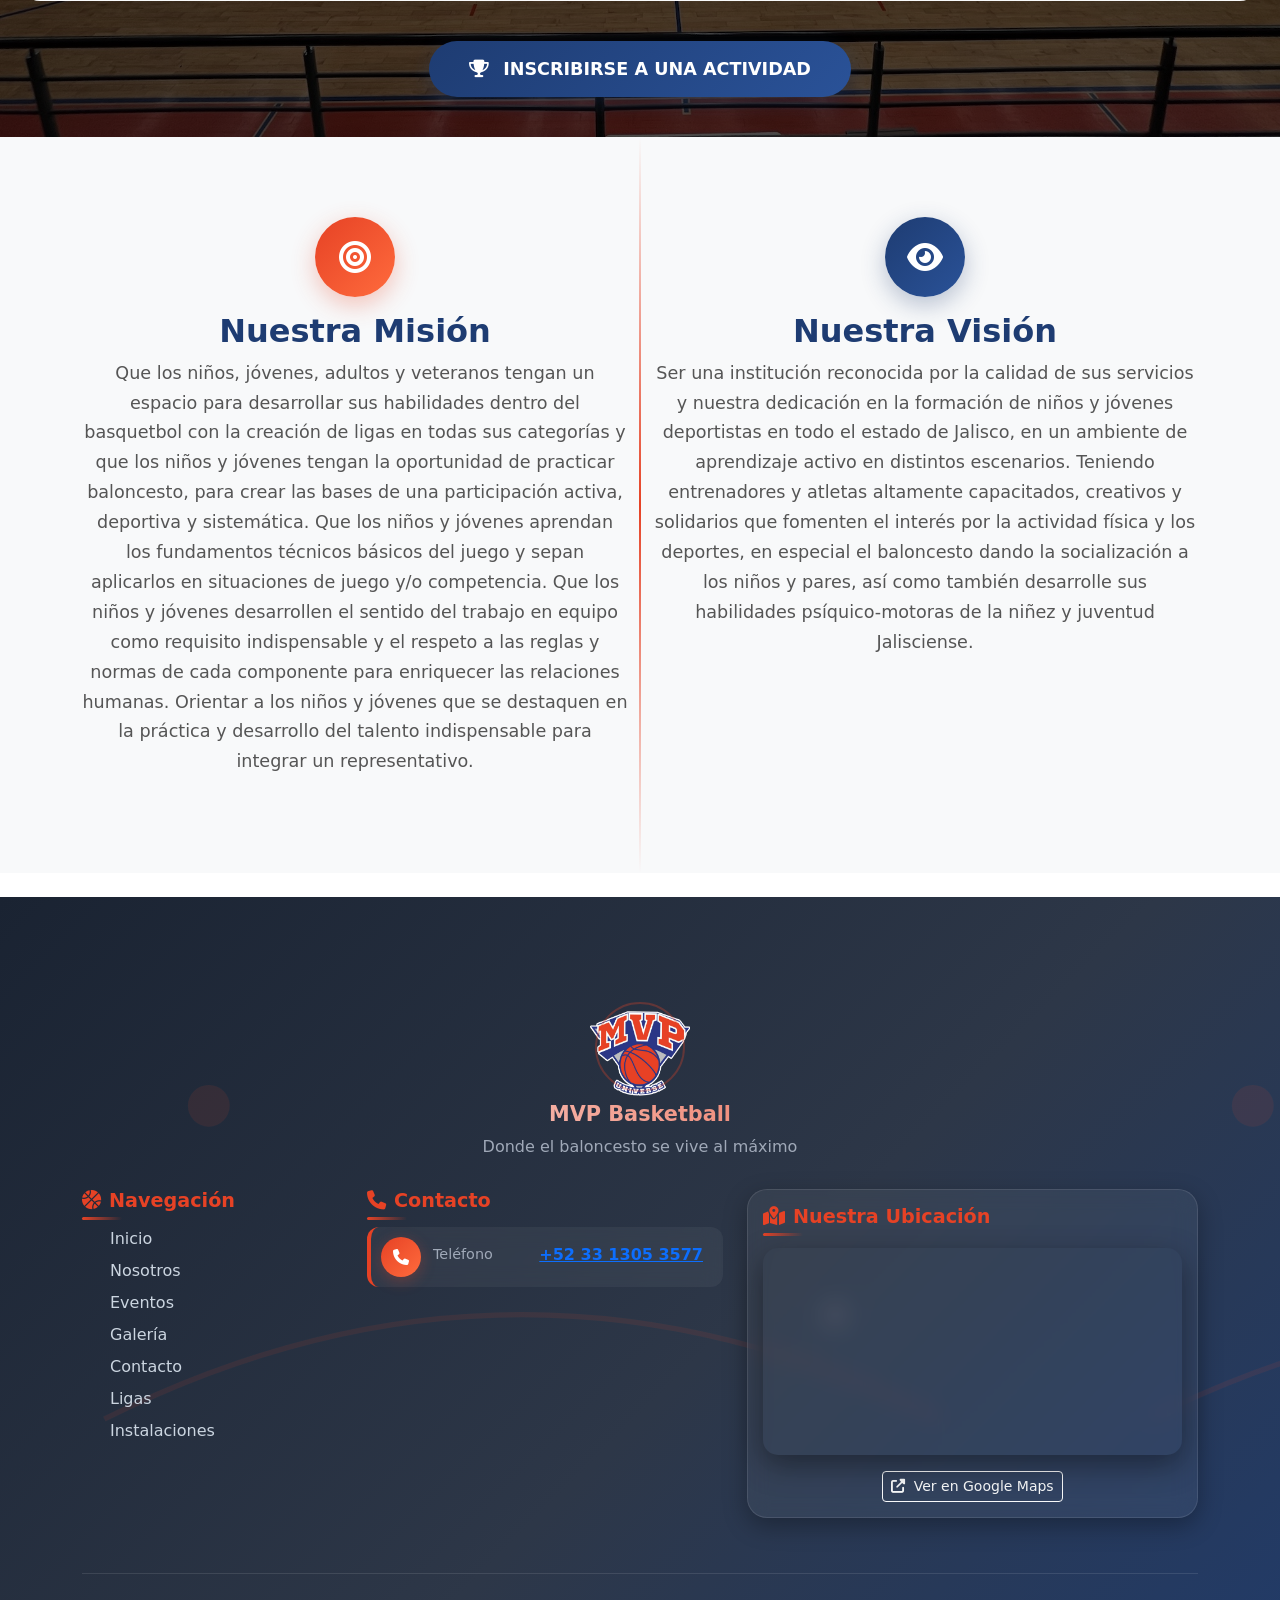
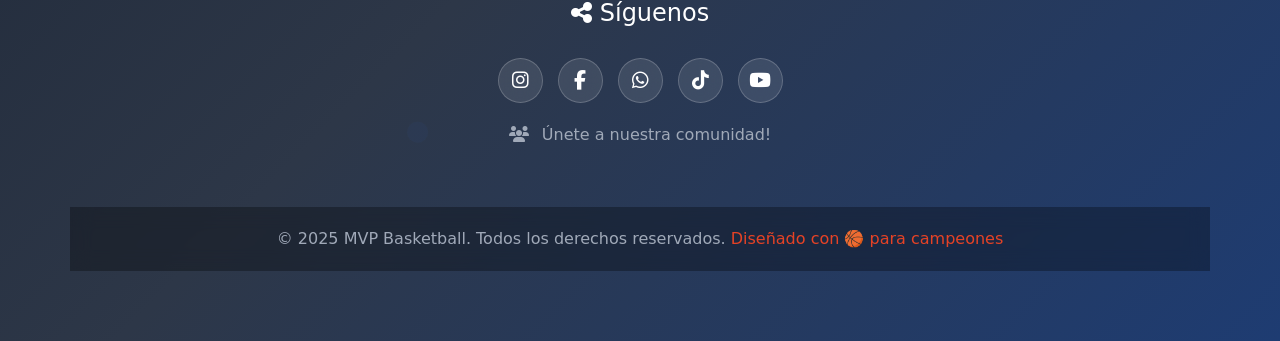
==== commit b5d2c7ec: "Summer camp 2026 and new podcast" ====
--- a/index.html
+++ b/index.html
@@ -434,36 +434,36 @@
                                     <!-- SWIPER DE VIDEOS -->
                                     <div class="swiper podcast-swiper">
                                         <div class="swiper-wrapper">
-                                            
                                             <div class="swiper-slide">
                                                 <div class="podcast-video">
-                                                    <iframe 
-                                                        src="https://www.youtube.com/embed/aCHdLau-Rlo" 
-                                                        title="Pulso en la Duela EP. 13. La historia de Francisco &quot;Pancho&quot; Ríos" 
-                                                        frameborder="0" 
-                                                        allow="accelerometer; autoplay; clipboard-write; encrypted-media; gyroscope; picture-in-picture; web-share" 
-                                                        referrerpolicy="strict-origin-when-cross-origin" 
+                                                    <iframe
+                                                        src="https://www.youtube.com/embed/5J3X53C1vvQ"
+                                                        title="Pulso en la Duela EP. 19 La historia de Gerardo Elías Mercado &quot;Paracho&quot;"
+                                                        frameborder="0"
+                                                        allow="accelerometer; autoplay; clipboard-write; encrypted-media; gyroscope; picture-in-picture; web-share"
+                                                        referrerpolicy="strict-origin-when-cross-origin"
                                                         allowfullscreen>
                                                     </iframe>
                                                 </div>
-                                                <p class="video-description">Pulso en la Duela Ep. 13. La historia de Francisco "Pancho" Ríos</p>
-                                            </div>
-
-                                            <!-- Video 2 - MVP Total Podcast Ep. 6 -->
+                                                <p class="video-description">Pulso en la Duela EP. 19 · La historia de Gerardo Elías Mercado "Paracho"</p>
+                                            </div>
+
+                                            <!-- Video 2 — EP. 18 Alejandro Garza -->
                                             <div class="swiper-slide">
                                                 <div class="podcast-video">
-                                                    <iframe 
-                                                        src="https://www.youtube.com/embed/kmP0y7WHU5o" 
-                                                        title="MVP Total Podcast Ep. 8. Próximos eventos." 
-                                                        frameborder="0" 
-                                                        allow="accelerometer; autoplay; clipboard-write; encrypted-media; gyroscope; picture-in-picture; web-share" 
-                                                        referrerpolicy="strict-origin-when-cross-origin" 
+                                                    <iframe
+                                                        src="https://www.youtube.com/embed/bPDupkmptBY"
+                                                        title="Pulso en la Duela EP. 18 La historia de Alejandro Garza"
+                                                        frameborder="0"
+                                                        allow="accelerometer; autoplay; clipboard-write; encrypted-media; gyroscope; picture-in-picture; web-share"
+                                                        referrerpolicy="strict-origin-when-cross-origin"
                                                         allowfullscreen>
                                                     </iframe>
-                                                    
-                                                </div>
-                                                <p class="video-description">MVP Total Podcast Ep. 8. Próximos eventos.</p>
-                                            </div>
+                                                </div>
+                                                <p class="video-description">Pulso en la Duela EP. 18 · La historia de Alejandro Garza</p>
+                                            </div>
+
+                                            
 
                                             <!-- Video 3 -->
                                         </div>
@@ -525,6 +525,35 @@
                         <div class="mvp-carousel-slide">
                             <h3 class="mvp-events-title-prox">Eventos Próximos</h3>
                             <div class="mvp-masonry-grid">
+                                <div class="mvp-event-card wide">
+                                    <div class="mvp-event-date">
+                                        <i class="fas fa-calendar"></i>
+                                        INICIO 29 DE JUNIO · 9:00 AM - 13:00 HRS
+                                    </div>
+                                    <div class="mvp-event-title">Summer Camp 2026</div>
+                                    <div class="mvp-event-description">
+                                        <img src="noticias/summer_camp2026.jpeg" alt="Summer Camp 2026 MVP Universe">
+                                        Campamento de verano de baloncesto para jóvenes de 6 a 22 años. 
+                                        Entrena, mejora y diviértete con nosotros este verano. ¡Incluye playera!*
+                                        <br><br>
+                                        <strong>Modalidades:</strong><br>
+                                        • 1 Semana — $1,500<br>
+                                        • 2 Semanas — $2,500<br>
+                                        • 3 Semanas — $3,000<br>
+                                        • 4 Semanas — $4,000<br>
+                                    </div>
+                                    <div class="mvp-event-stats">
+                                        <span class="mvp-event-stat">6 A 22 AÑOS</span>
+                                        <span class="mvp-event-stat">INCLUYE PLAYERA</span>
+                                        <span class="mvp-event-stat">INSCRIPCIONES ABIERTAS</span>
+                                        <span class="mvp-event-stat">LUNES A VIERNES</span>
+                                    </div>
+                                    <a href="https://wa.me/523338302580?text=Hola%2C%20quiero%20información%20sobre%20el%20Summer%20Camp%202026%20🏀" target="_blank" class="mvp-event-cta">
+                                        <i class="fab fa-whatsapp me-2"></i>
+                                        ¡Inscríbete Ahora!
+                                    </a>
+                                </div>
+
                             </div>
                         </div>
 
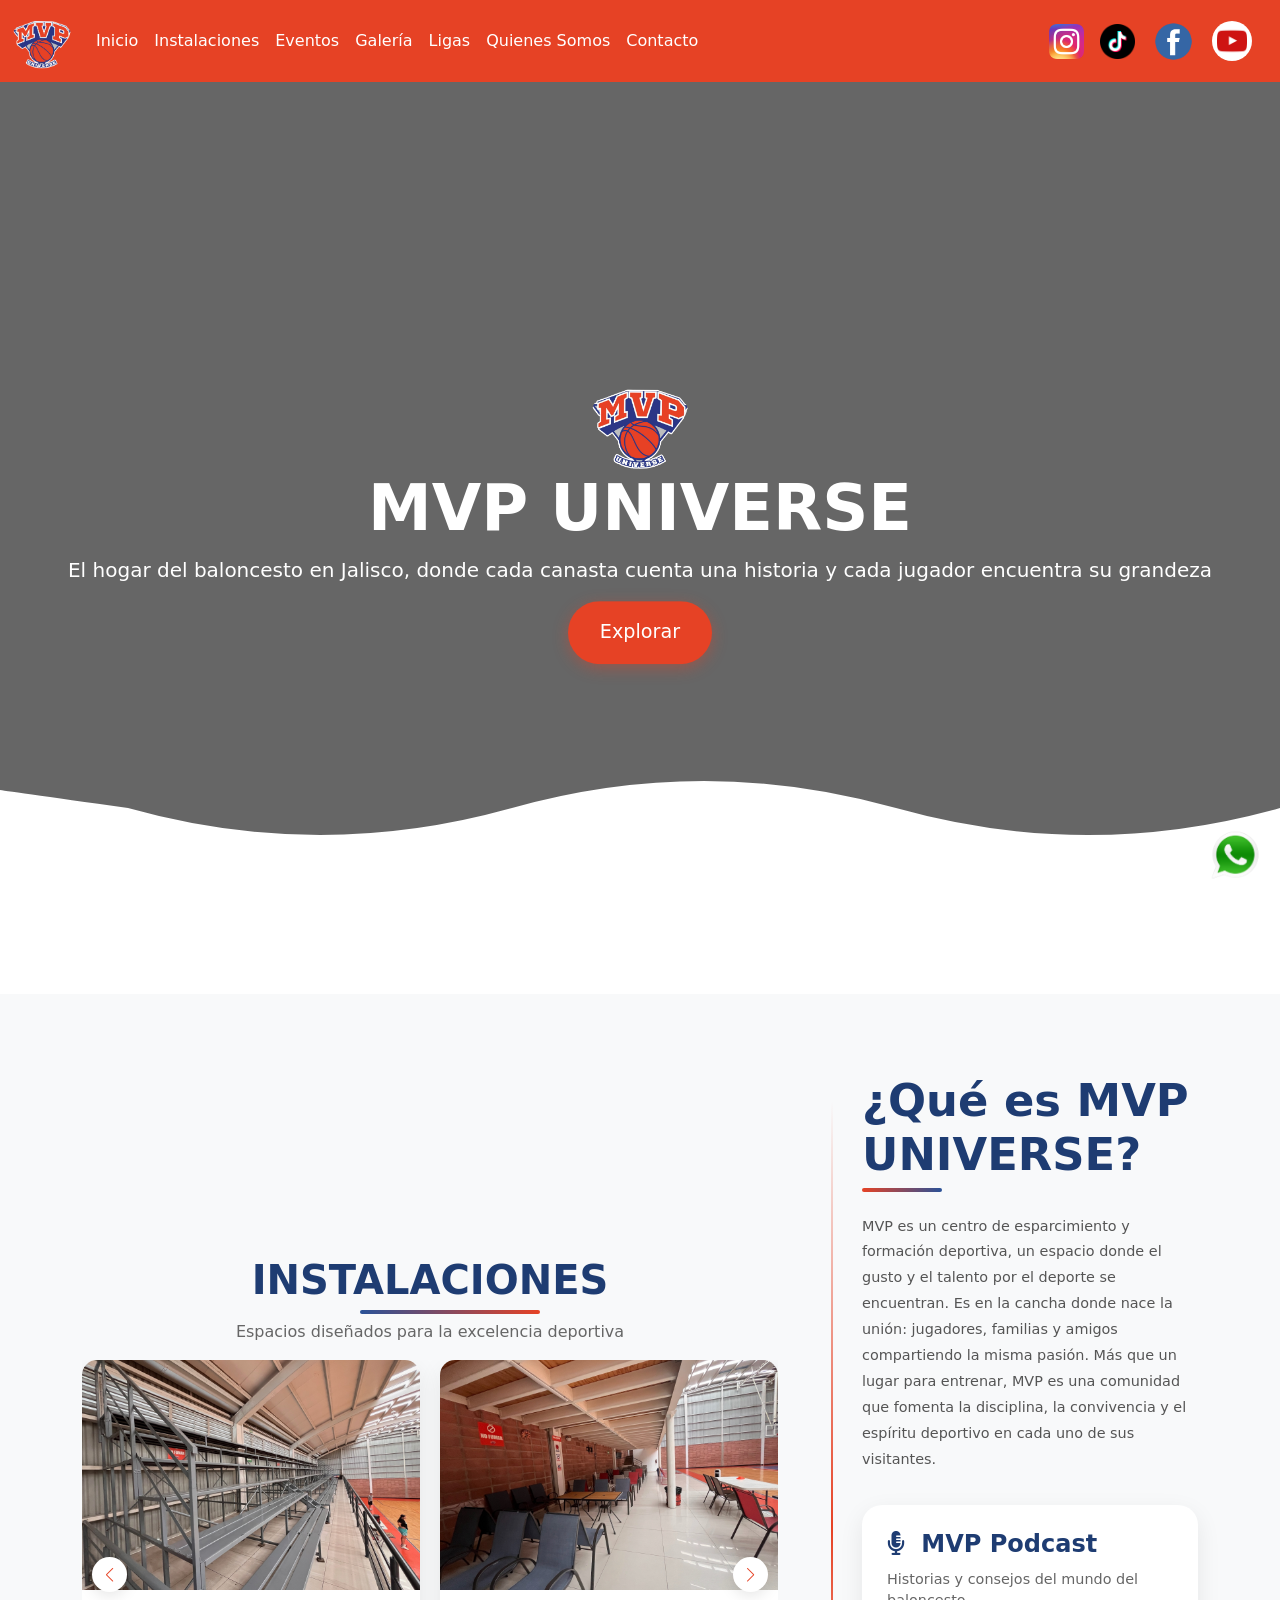
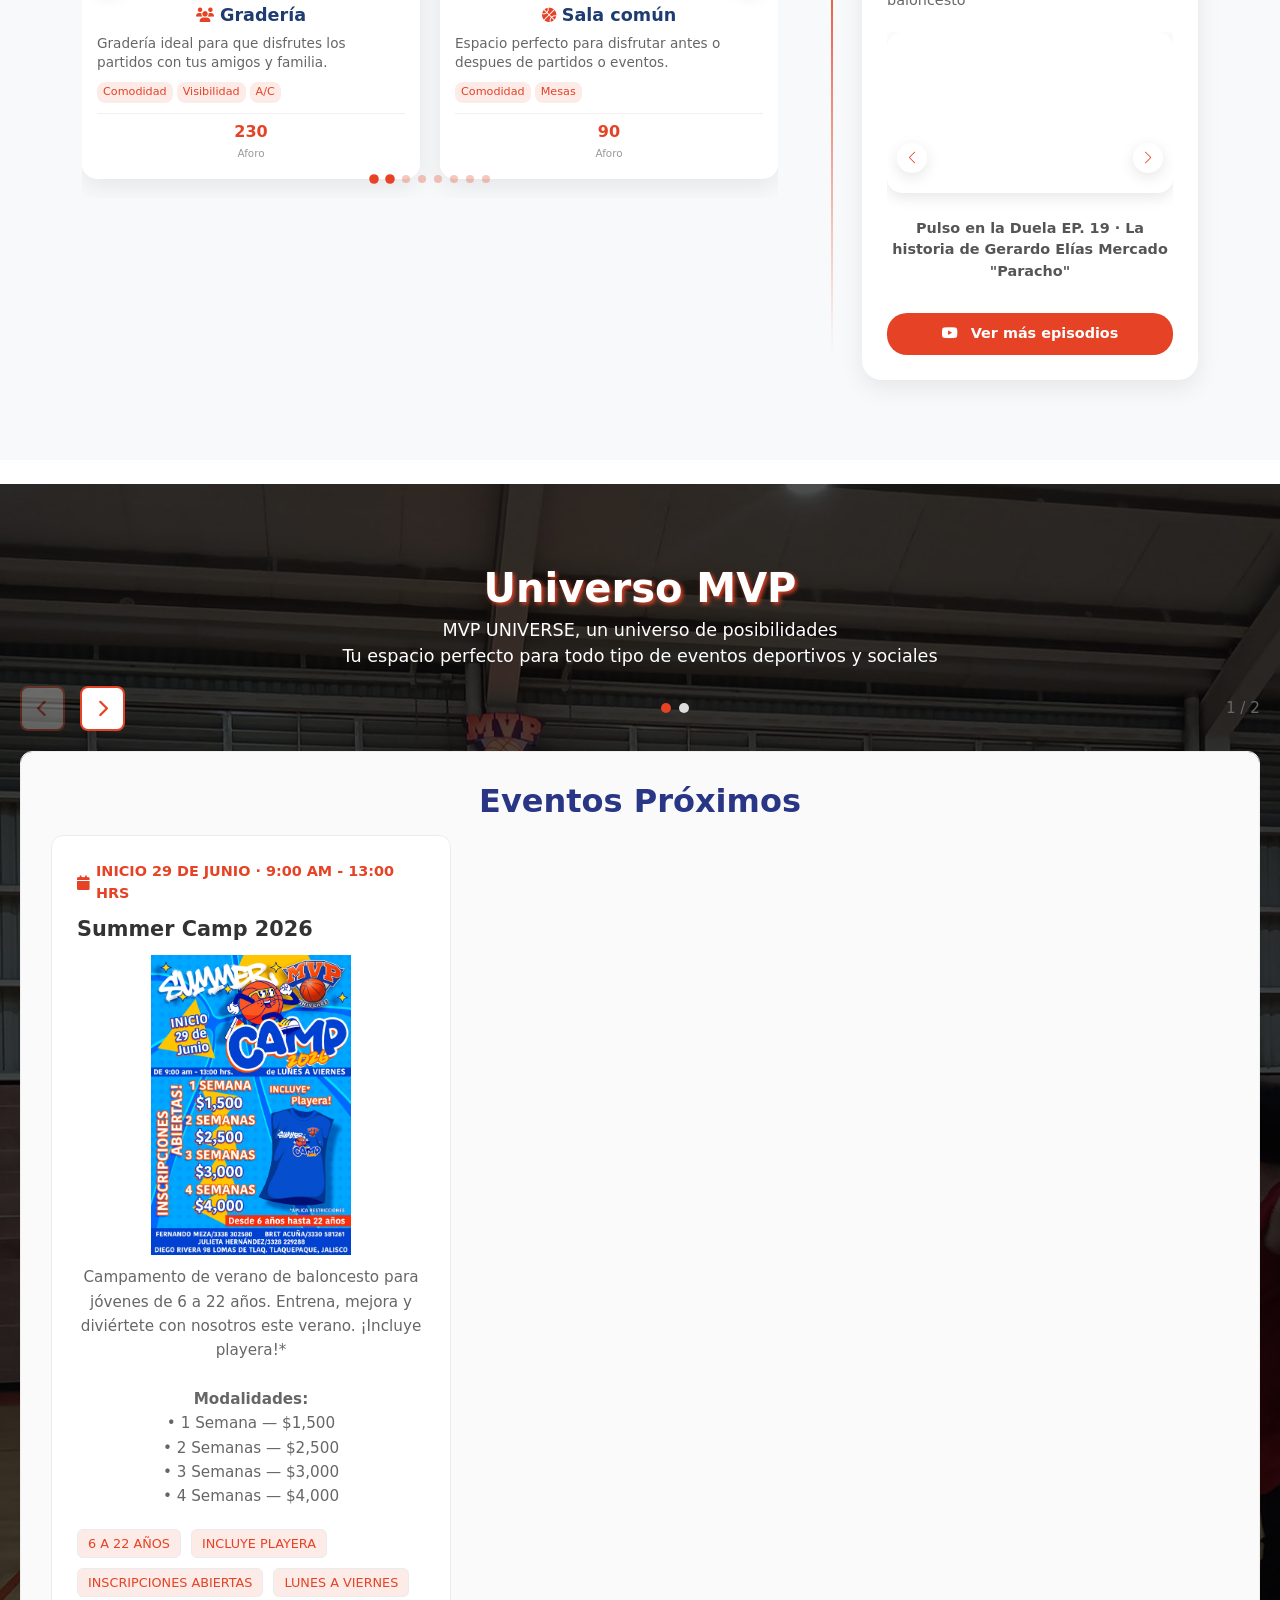
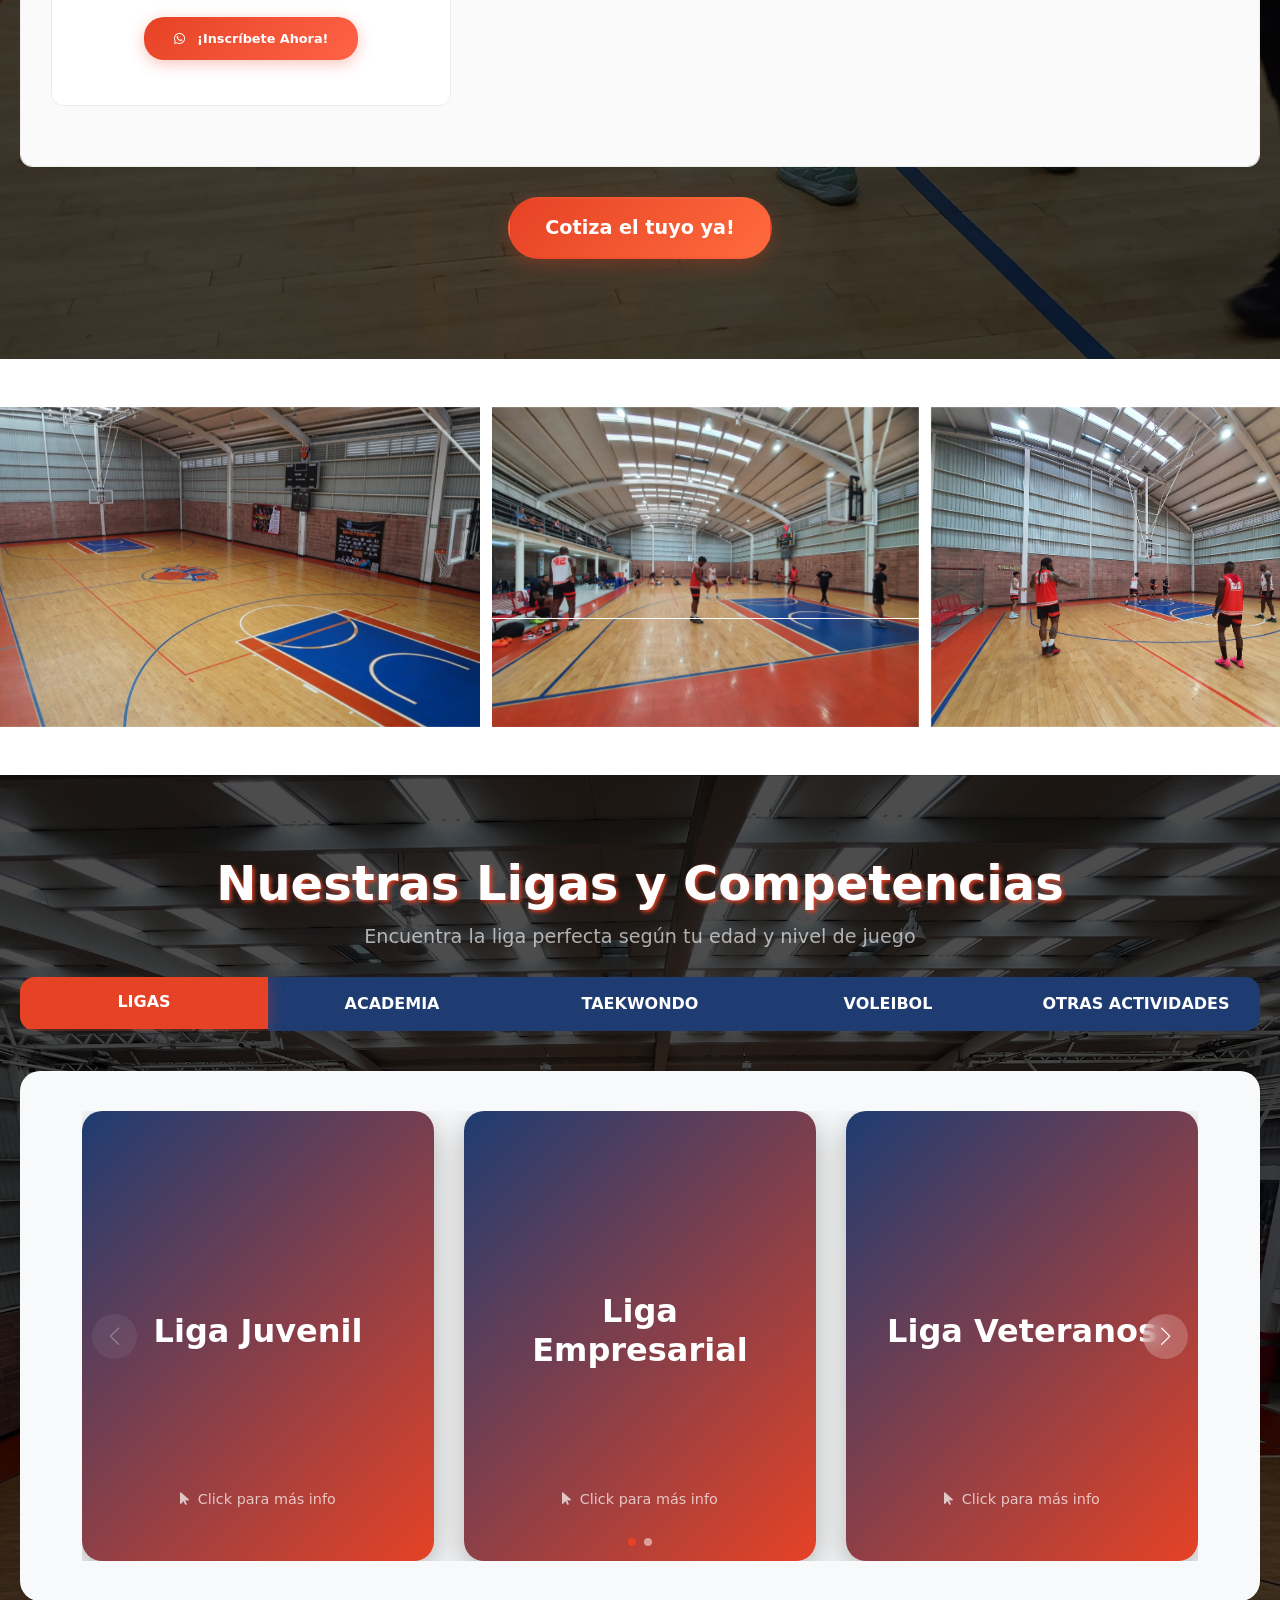
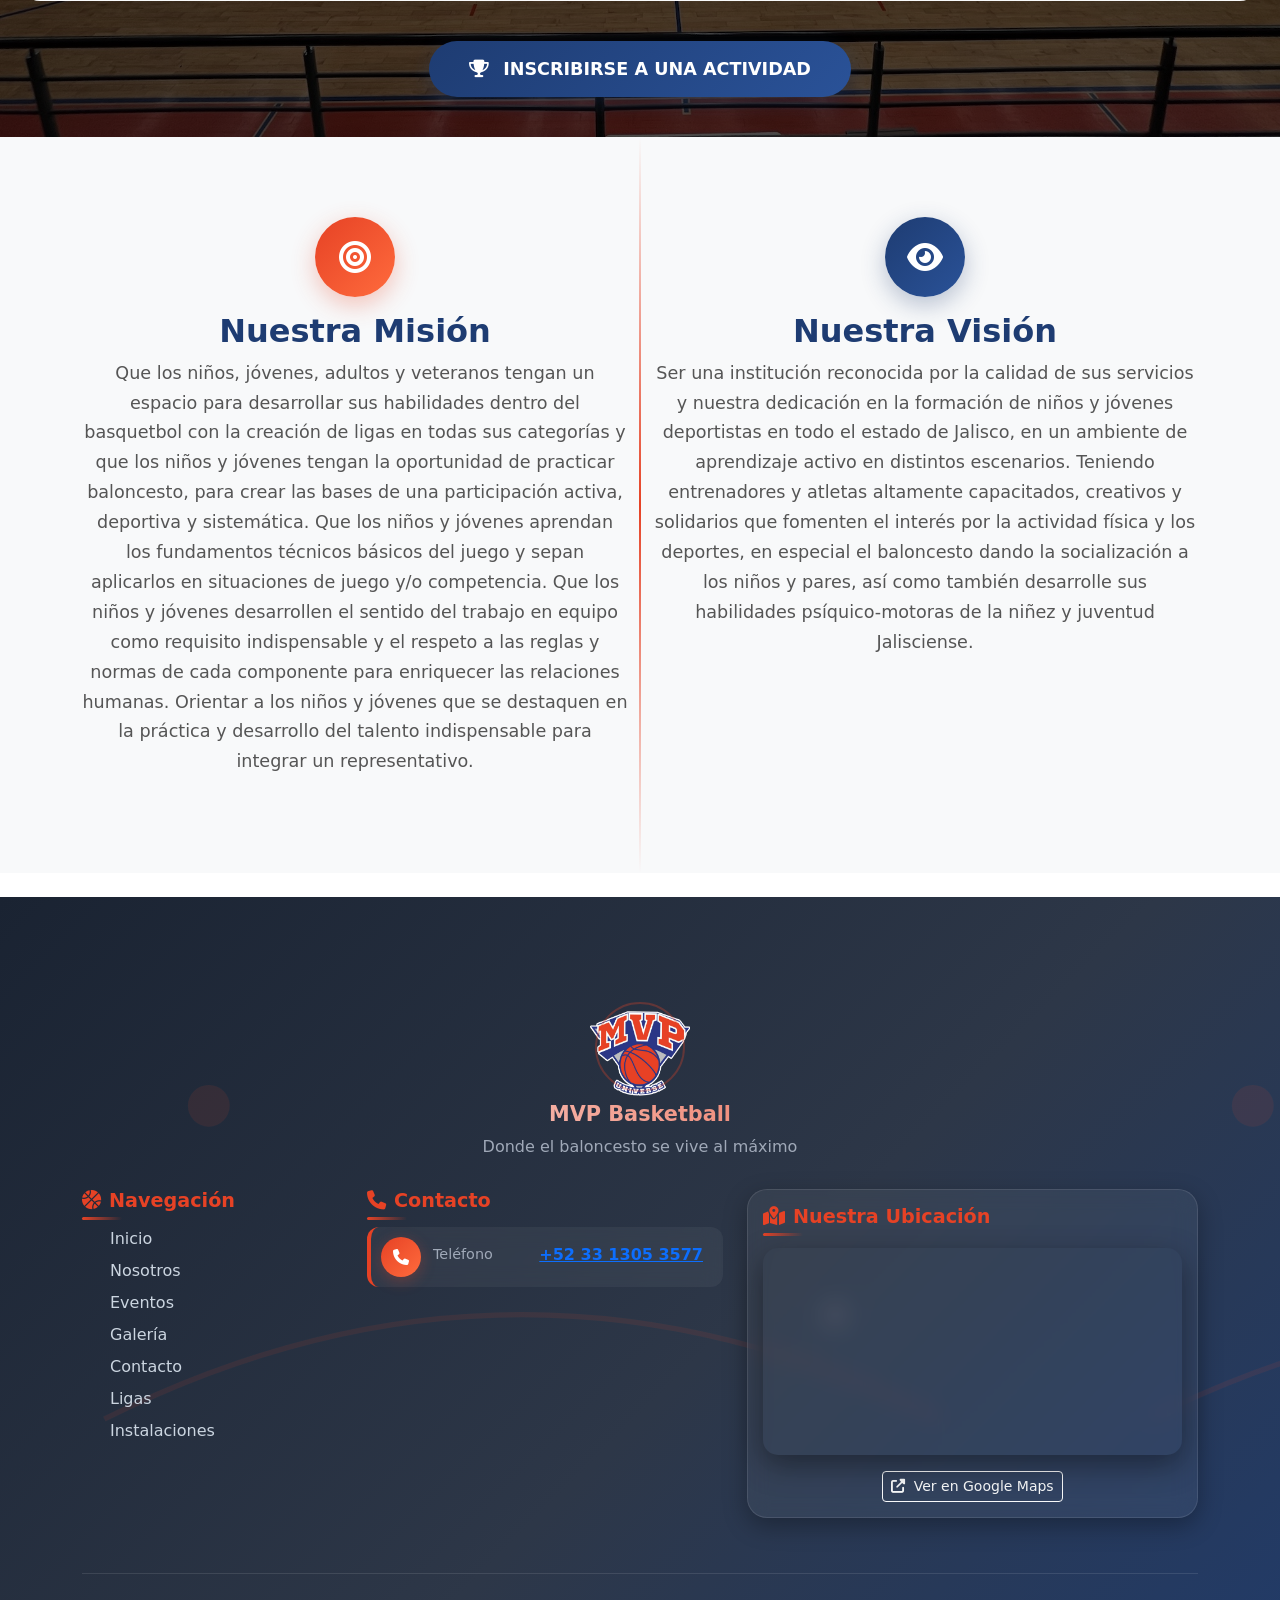
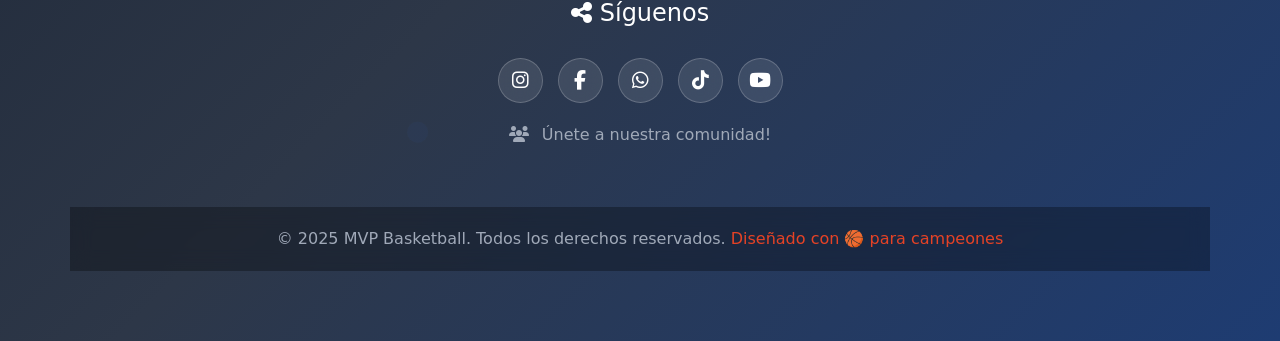
==== commit 4b3e5a86: "button in liga libre" ====
--- a/index.html
+++ b/index.html
@@ -937,6 +937,9 @@
                                                                 <a href="https://wa.me/523338302580?text=Info Liga Femenil" target="_blank" class="btn-info">
                                                                     <i class="fab fa-whatsapp me-1"></i>Más Info
                                                                 </a>
+                                                                <a href="estadisticas/estadisticas.html" target="_blank" class="btn-stats">
+                                                                    <i class="fas fa-chart-bar me-1"></i>Estadísticas
+                                                                </a>
                                                             </div>
                                                         </div>
                                                     </div>
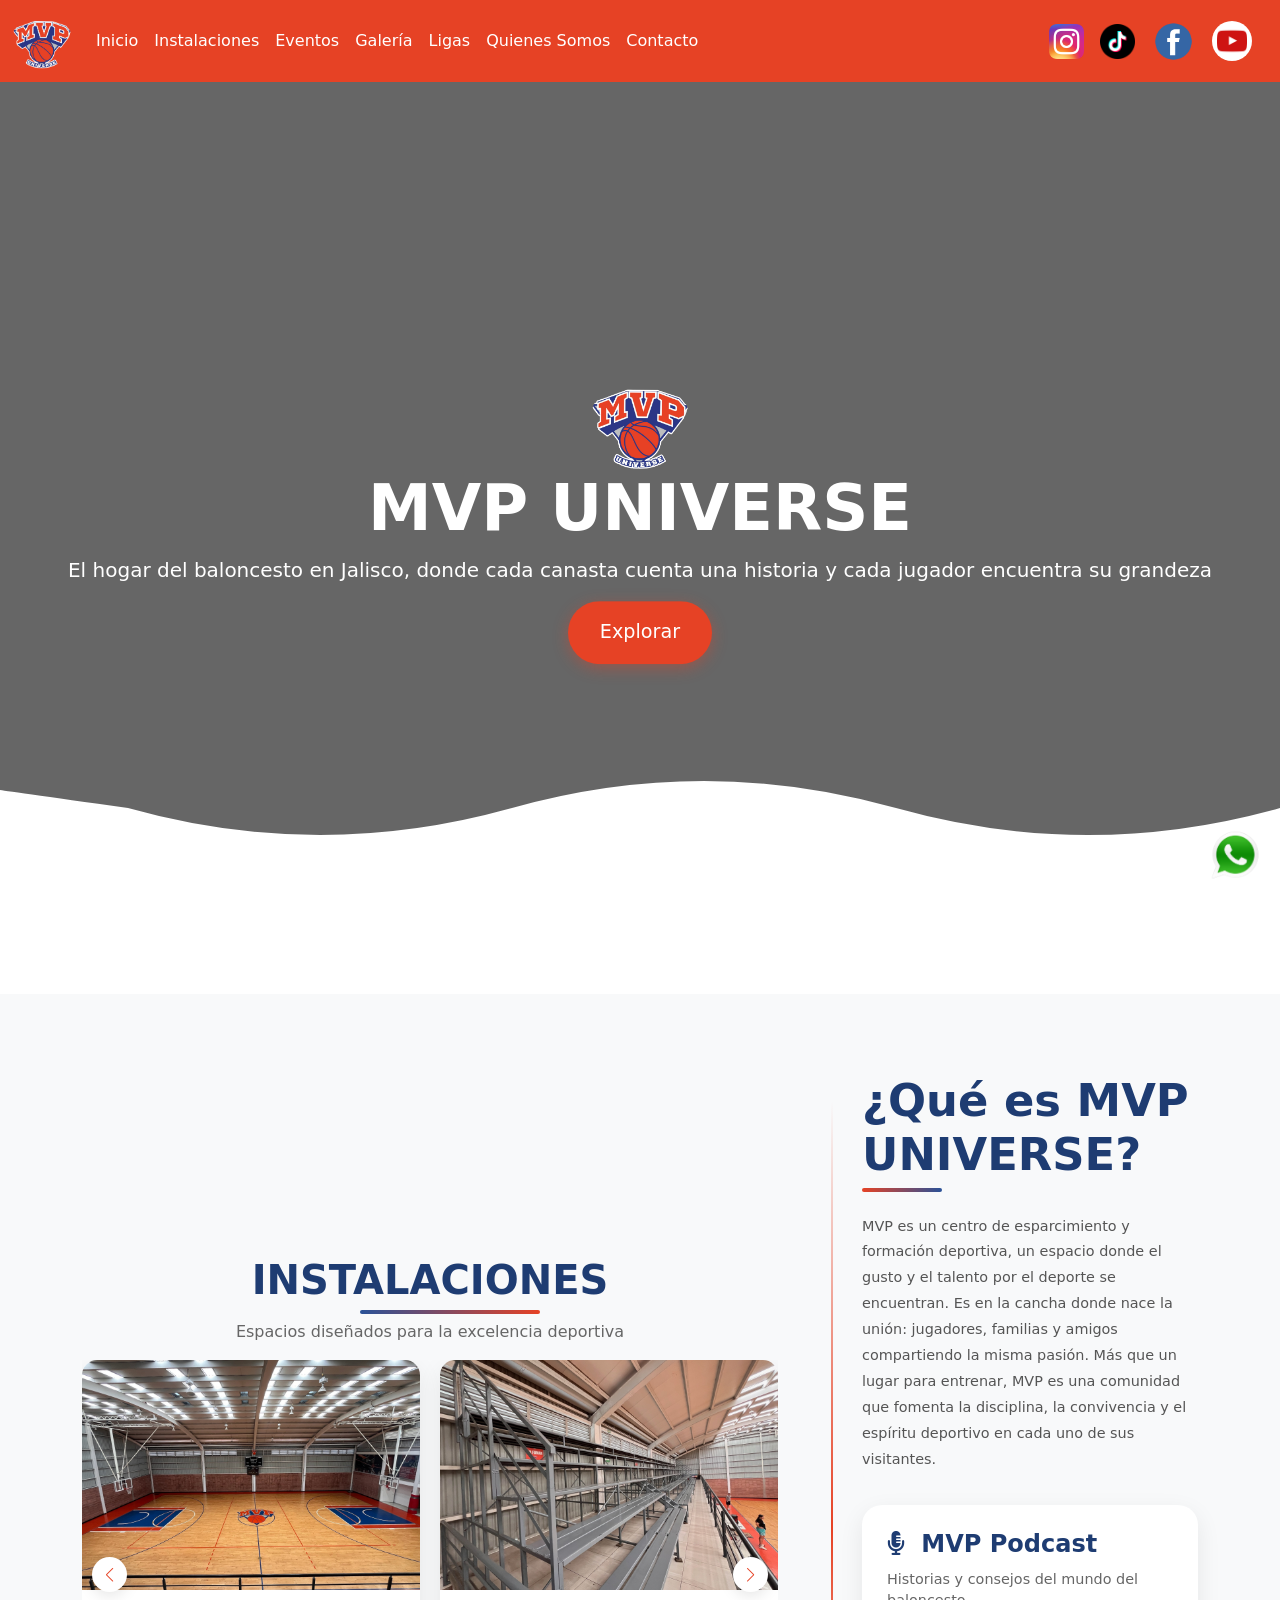
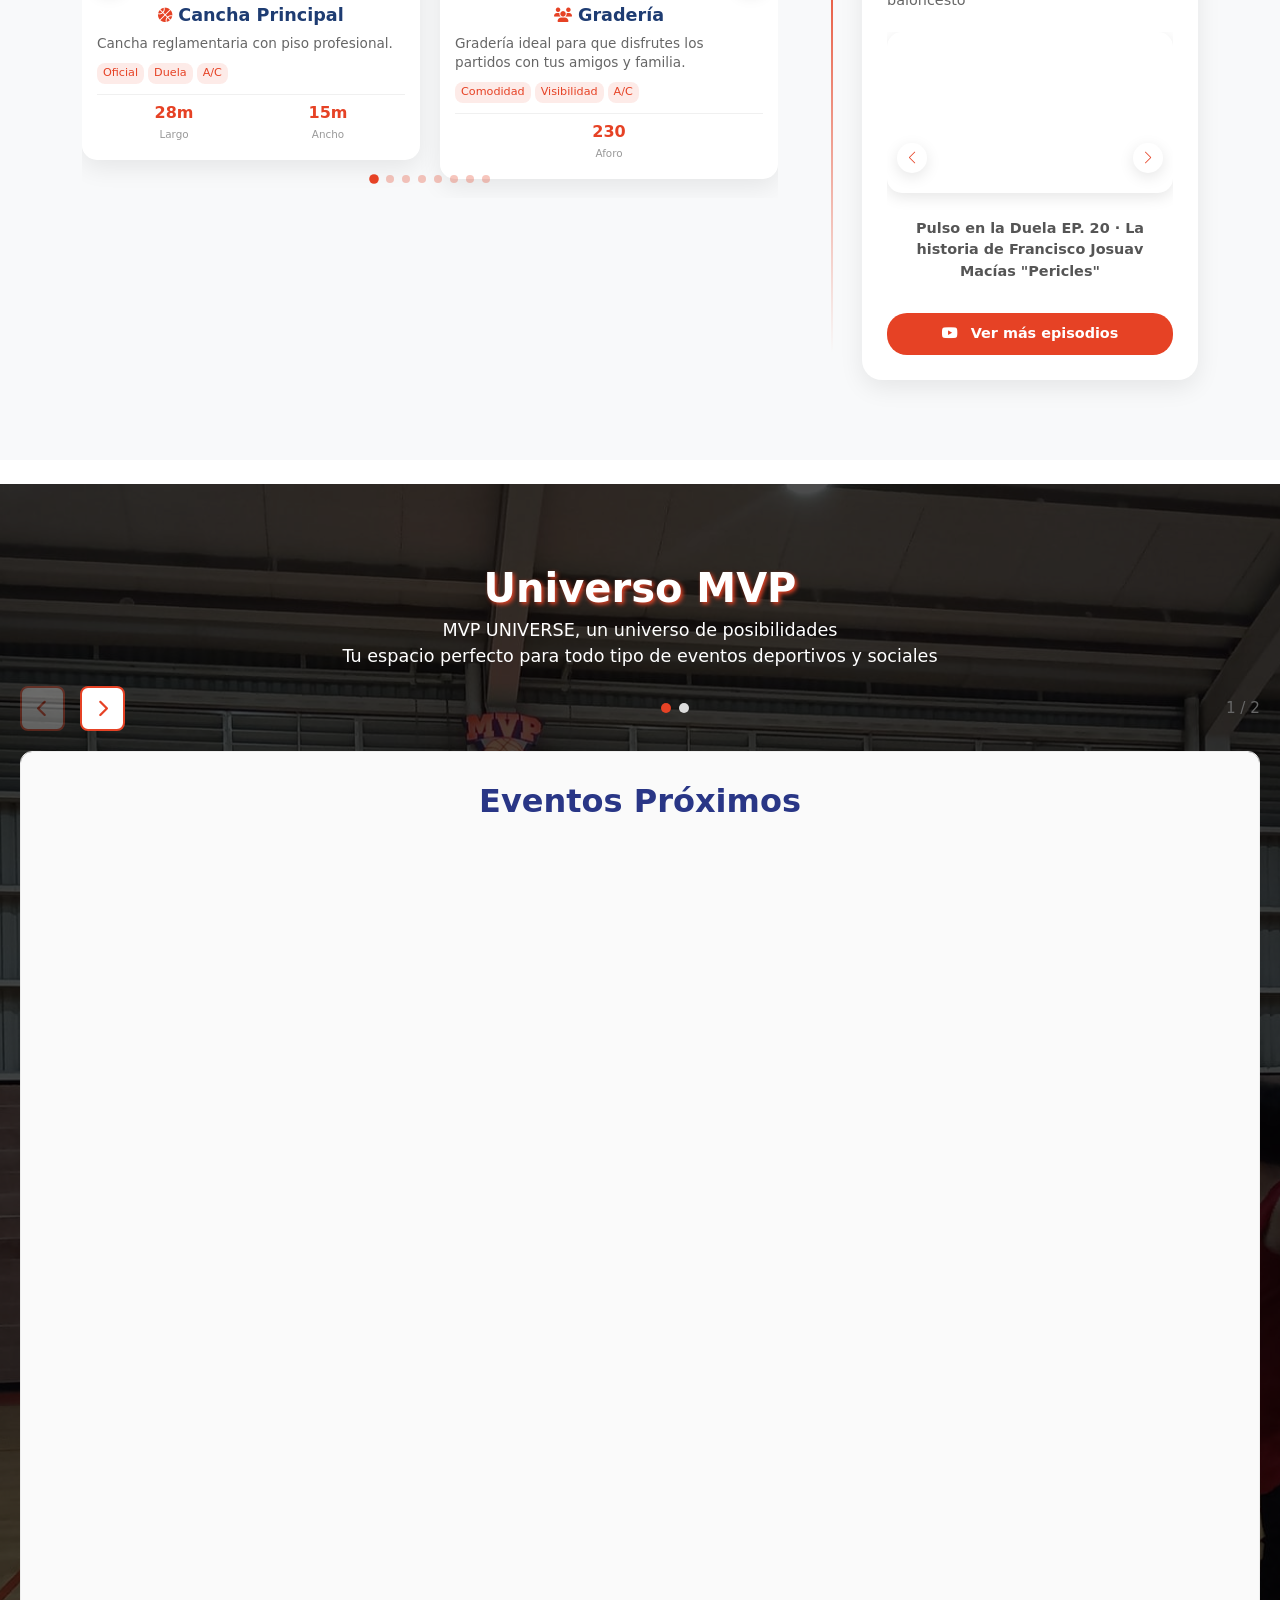
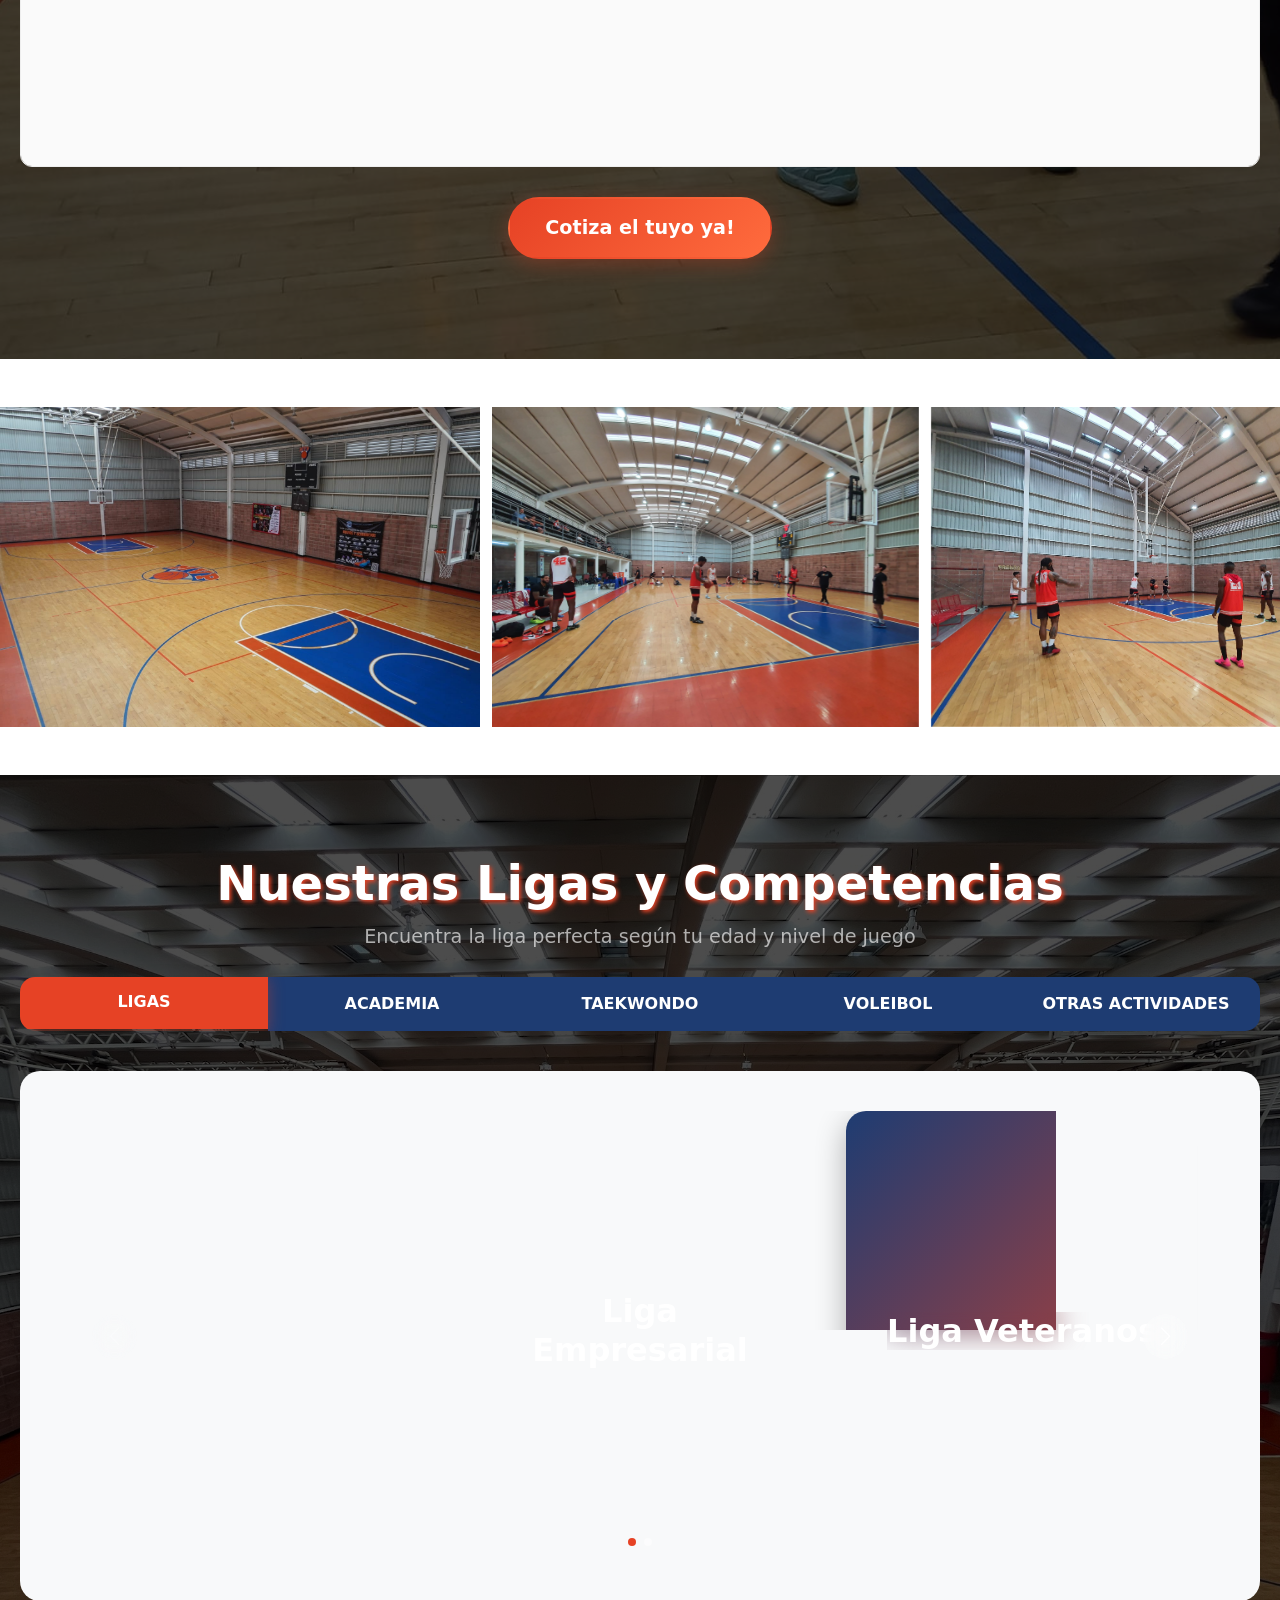
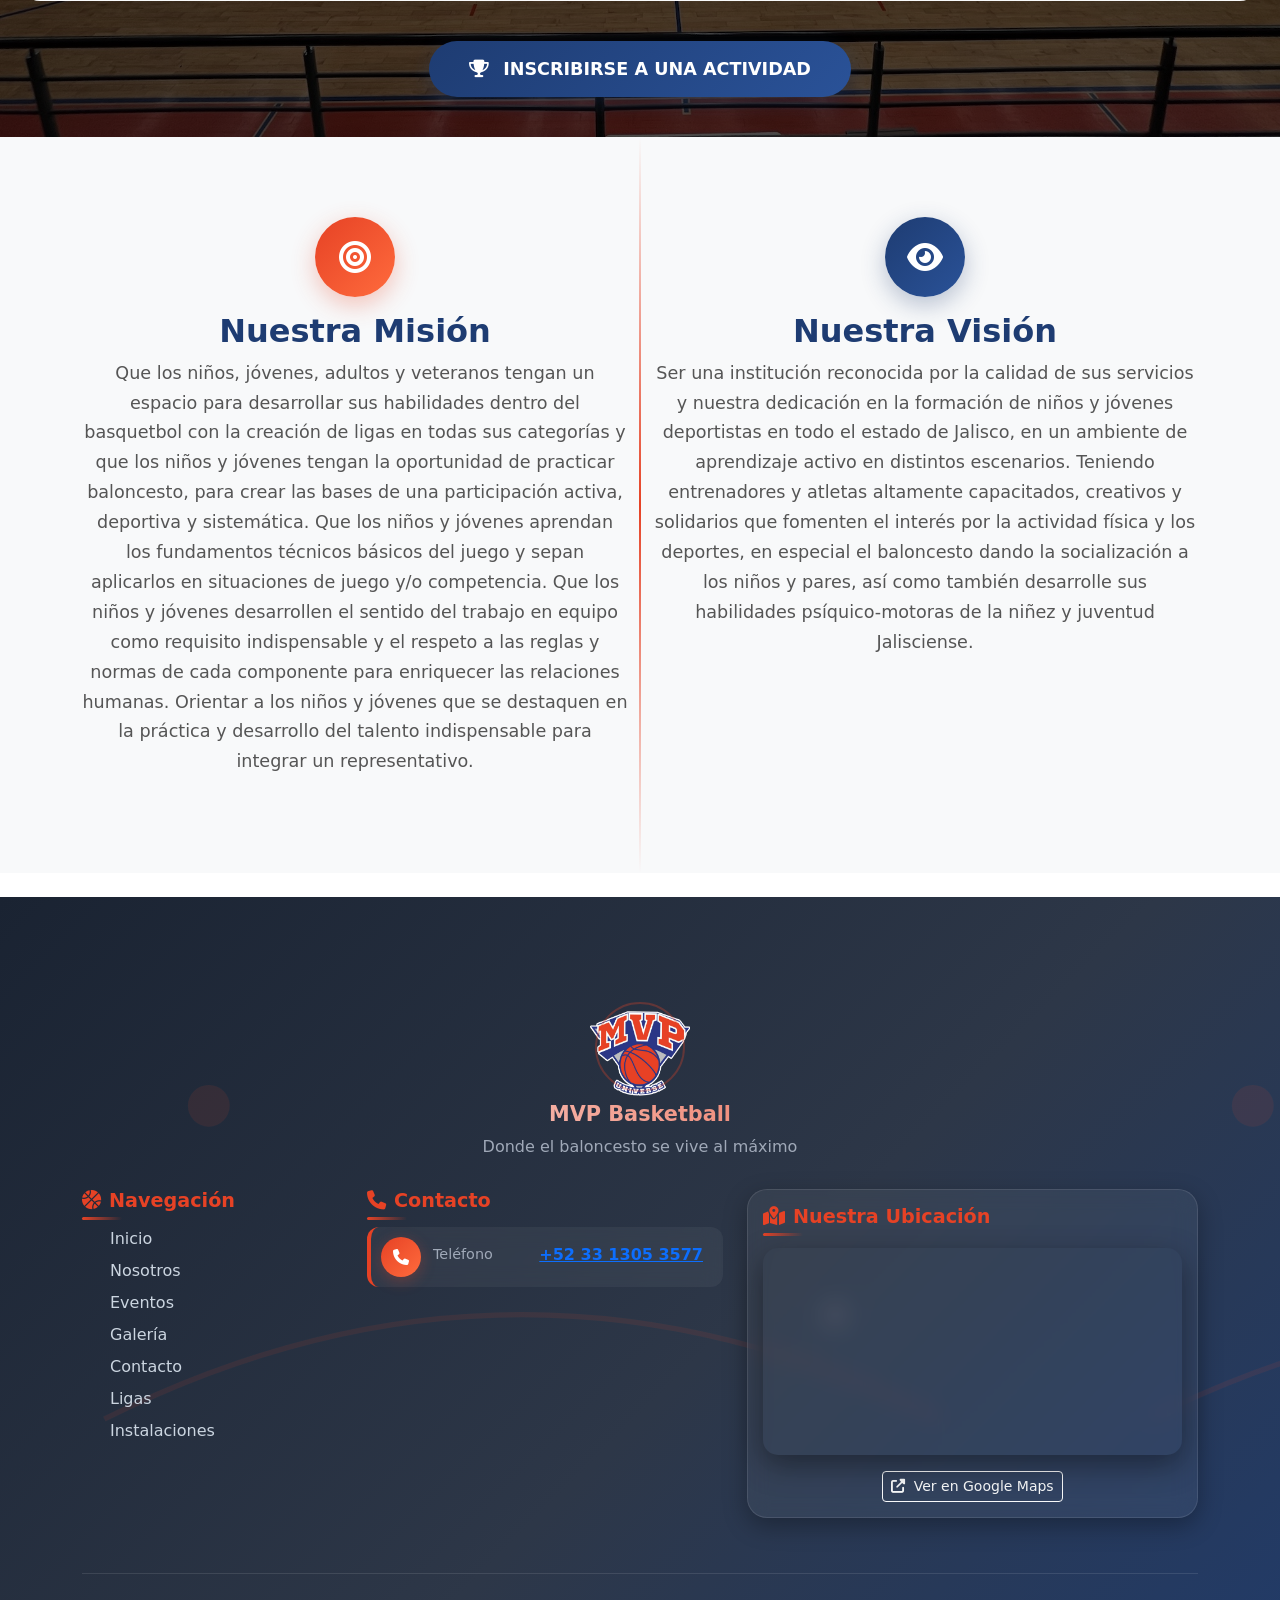
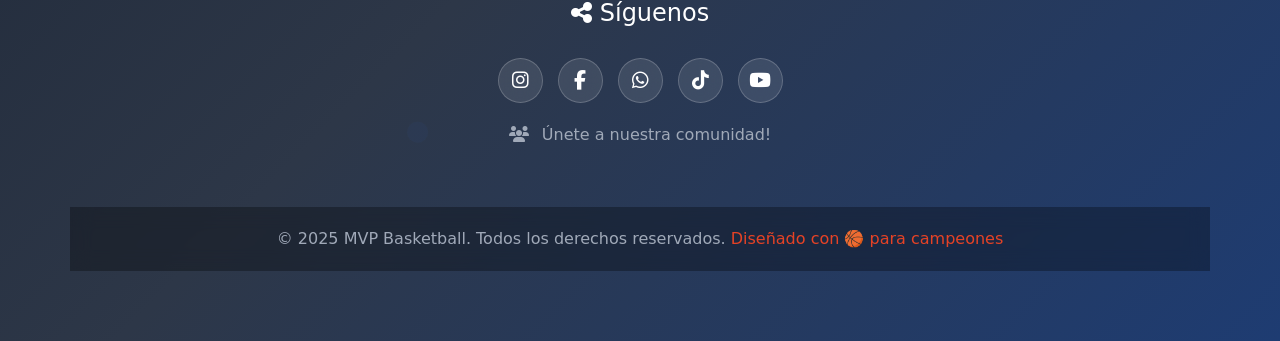
==== commit a011a501: "podcast modifided and event to the past" ====
--- a/index.html
+++ b/index.html
@@ -437,30 +437,29 @@
                                             <div class="swiper-slide">
                                                 <div class="podcast-video">
                                                     <iframe
-                                                        src="https://www.youtube.com/embed/5J3X53C1vvQ"
-                                                        title="Pulso en la Duela EP. 19 La historia de Gerardo Elías Mercado &quot;Paracho&quot;"
+                                                        src="https://www.youtube.com/embed/gEEPOhUt5zU"
+                                                        title="Pulso en la Duela EP. 20 La historia de Francisco Josuav Macías &quot;Pericles&quot;"
                                                         frameborder="0"
                                                         allow="accelerometer; autoplay; clipboard-write; encrypted-media; gyroscope; picture-in-picture; web-share"
                                                         referrerpolicy="strict-origin-when-cross-origin"
                                                         allowfullscreen>
                                                     </iframe>
                                                 </div>
-                                                <p class="video-description">Pulso en la Duela EP. 19 · La historia de Gerardo Elías Mercado "Paracho"</p>
-                                            </div>
-
-                                            <!-- Video 2 — EP. 18 Alejandro Garza -->
+                                                <p class="video-description">Pulso en la Duela EP. 20 · La historia de Francisco Josuav Macías "Pericles"</p>
+                                            </div>
+
+                                            <!-- Video 2-->
                                             <div class="swiper-slide">
                                                 <div class="podcast-video">
-                                                    <iframe
-                                                        src="https://www.youtube.com/embed/bPDupkmptBY"
-                                                        title="Pulso en la Duela EP. 18 La historia de Alejandro Garza"
-                                                        frameborder="0"
-                                                        allow="accelerometer; autoplay; clipboard-write; encrypted-media; gyroscope; picture-in-picture; web-share"
-                                                        referrerpolicy="strict-origin-when-cross-origin"
-                                                        allowfullscreen>
-                                                    </iframe>
-                                                </div>
-                                                <p class="video-description">Pulso en la Duela EP. 18 · La historia de Alejandro Garza</p>
+                                                    <iframe 
+                                                        src="https://www.youtube.com/embed/9RYv23IkzUk" 
+                                                        title="Pulso en la Duela EP. 21 La historia de Luis Alberto &quot;Güicho&quot; Palomino" 
+                                                        frameborder="0" 
+                                                        allow="accelerometer; autoplay; clipboard-write; encrypted-media; gyroscope; picture-in-picture; web-share" 
+                                                        referrerpolicy="strict-origin-when-cross-origin" 
+                                                        allowfullscreen></iframe>
+                                                </div>
+                                                <p class="video-description">Pulso en la Duela EP. 21 · La historia de Luis Alberto "Güicho" Palomino</p>
                                             </div>
 
                                             
@@ -525,6 +524,13 @@
                         <div class="mvp-carousel-slide">
                             <h3 class="mvp-events-title-prox">Eventos Próximos</h3>
                             <div class="mvp-masonry-grid">
+                            </div>
+                        </div>
+
+                        <!-- SLIDE 2 -->
+                        <div class="mvp-carousel-slide">
+                            <h3 class="mvp-events-title-prox">Eventos Pasados</h3>
+                            <div class="mvp-masonry-grid">
                                 <div class="mvp-event-card wide">
                                     <div class="mvp-event-date">
                                         <i class="fas fa-calendar"></i>
@@ -536,31 +542,13 @@
                                         Campamento de verano de baloncesto para jóvenes de 6 a 22 años. 
                                         Entrena, mejora y diviértete con nosotros este verano. ¡Incluye playera!*
                                         <br><br>
-                                        <strong>Modalidades:</strong><br>
-                                        • 1 Semana — $1,500<br>
-                                        • 2 Semanas — $2,500<br>
-                                        • 3 Semanas — $3,000<br>
-                                        • 4 Semanas — $4,000<br>
                                     </div>
                                     <div class="mvp-event-stats">
                                         <span class="mvp-event-stat">6 A 22 AÑOS</span>
                                         <span class="mvp-event-stat">INCLUYE PLAYERA</span>
-                                        <span class="mvp-event-stat">INSCRIPCIONES ABIERTAS</span>
                                         <span class="mvp-event-stat">LUNES A VIERNES</span>
                                     </div>
-                                    <a href="https://wa.me/523338302580?text=Hola%2C%20quiero%20información%20sobre%20el%20Summer%20Camp%202026%20🏀" target="_blank" class="mvp-event-cta">
-                                        <i class="fab fa-whatsapp me-2"></i>
-                                        ¡Inscríbete Ahora!
-                                    </a>
-                                </div>
-
-                            </div>
-                        </div>
-
-                        <!-- SLIDE 2 -->
-                        <div class="mvp-carousel-slide">
-                            <h3 class="mvp-events-title-prox">Eventos Pasados</h3>
-                            <div class="mvp-masonry-grid">
+                                </div>
                                 <div class="mvp-event-card wide">
                                     <div class="mvp-event-date">
                                         <i class="fas fa-calendar"></i>
